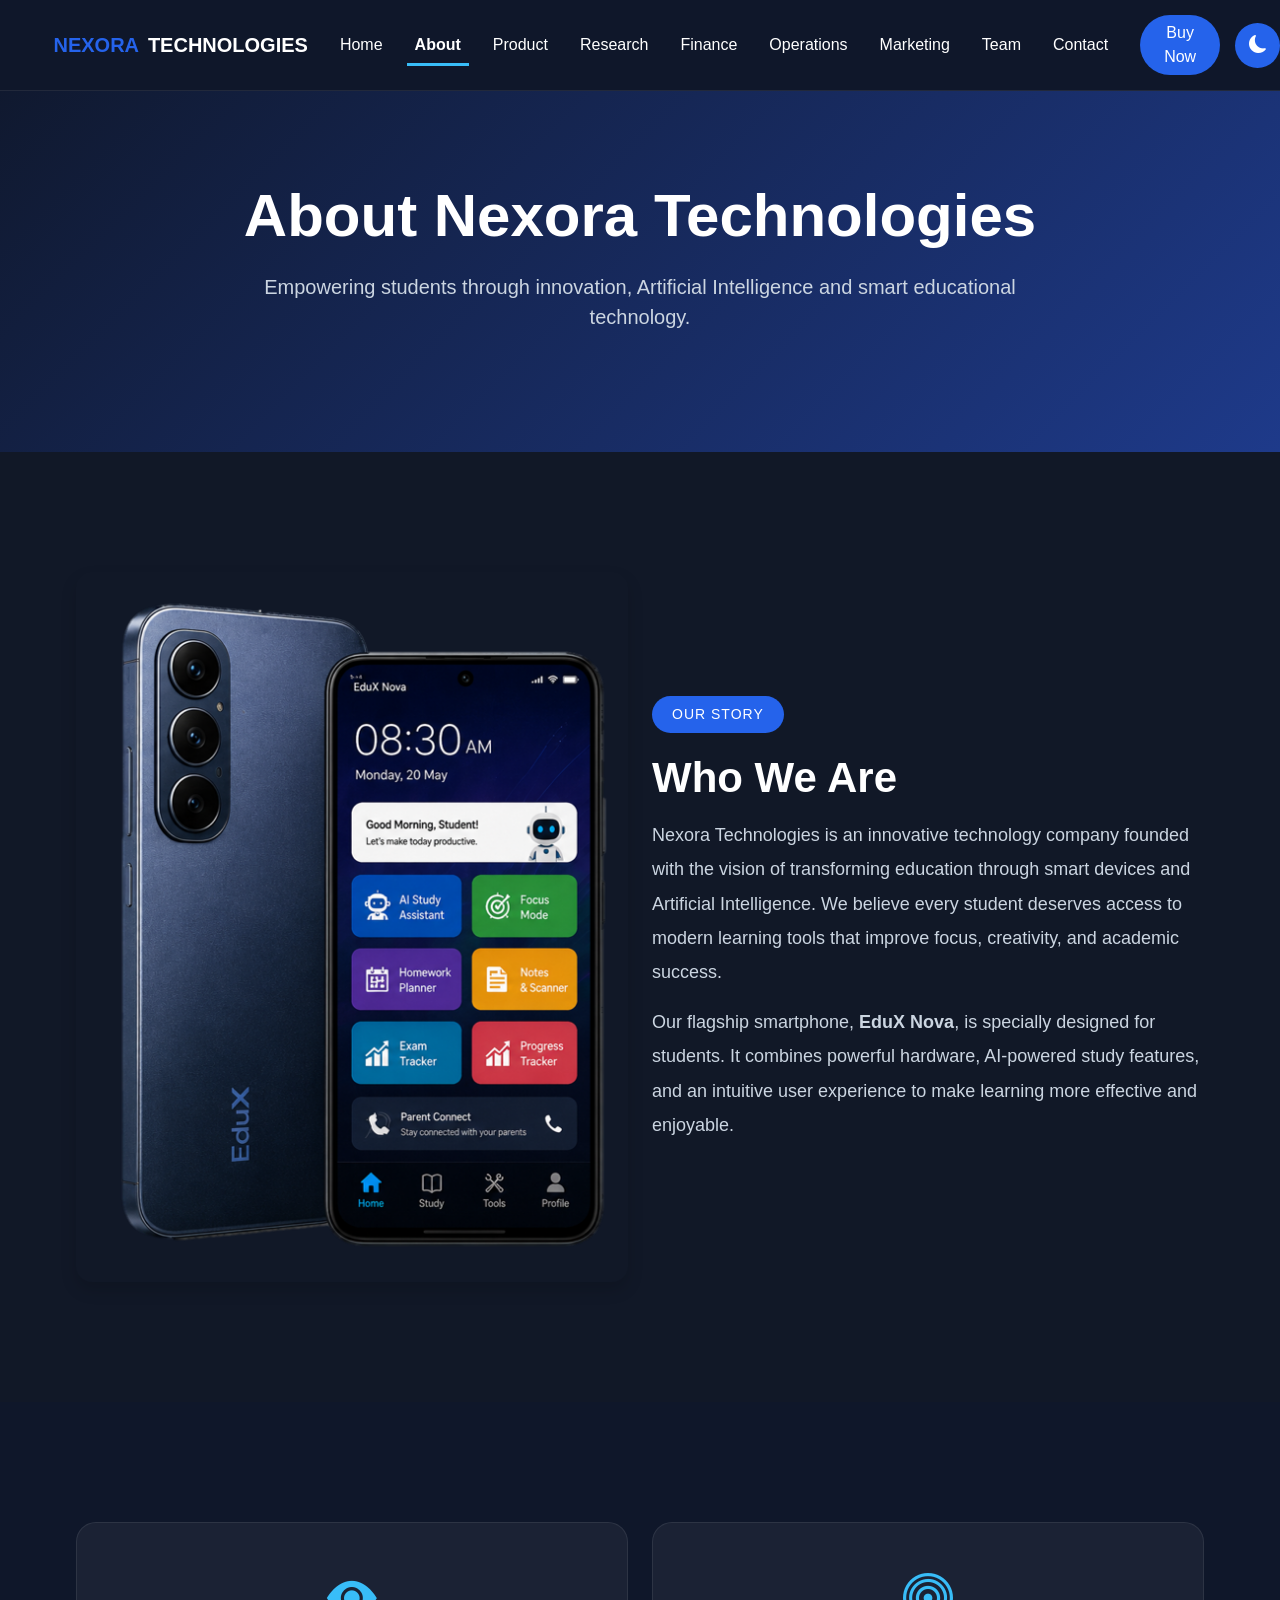
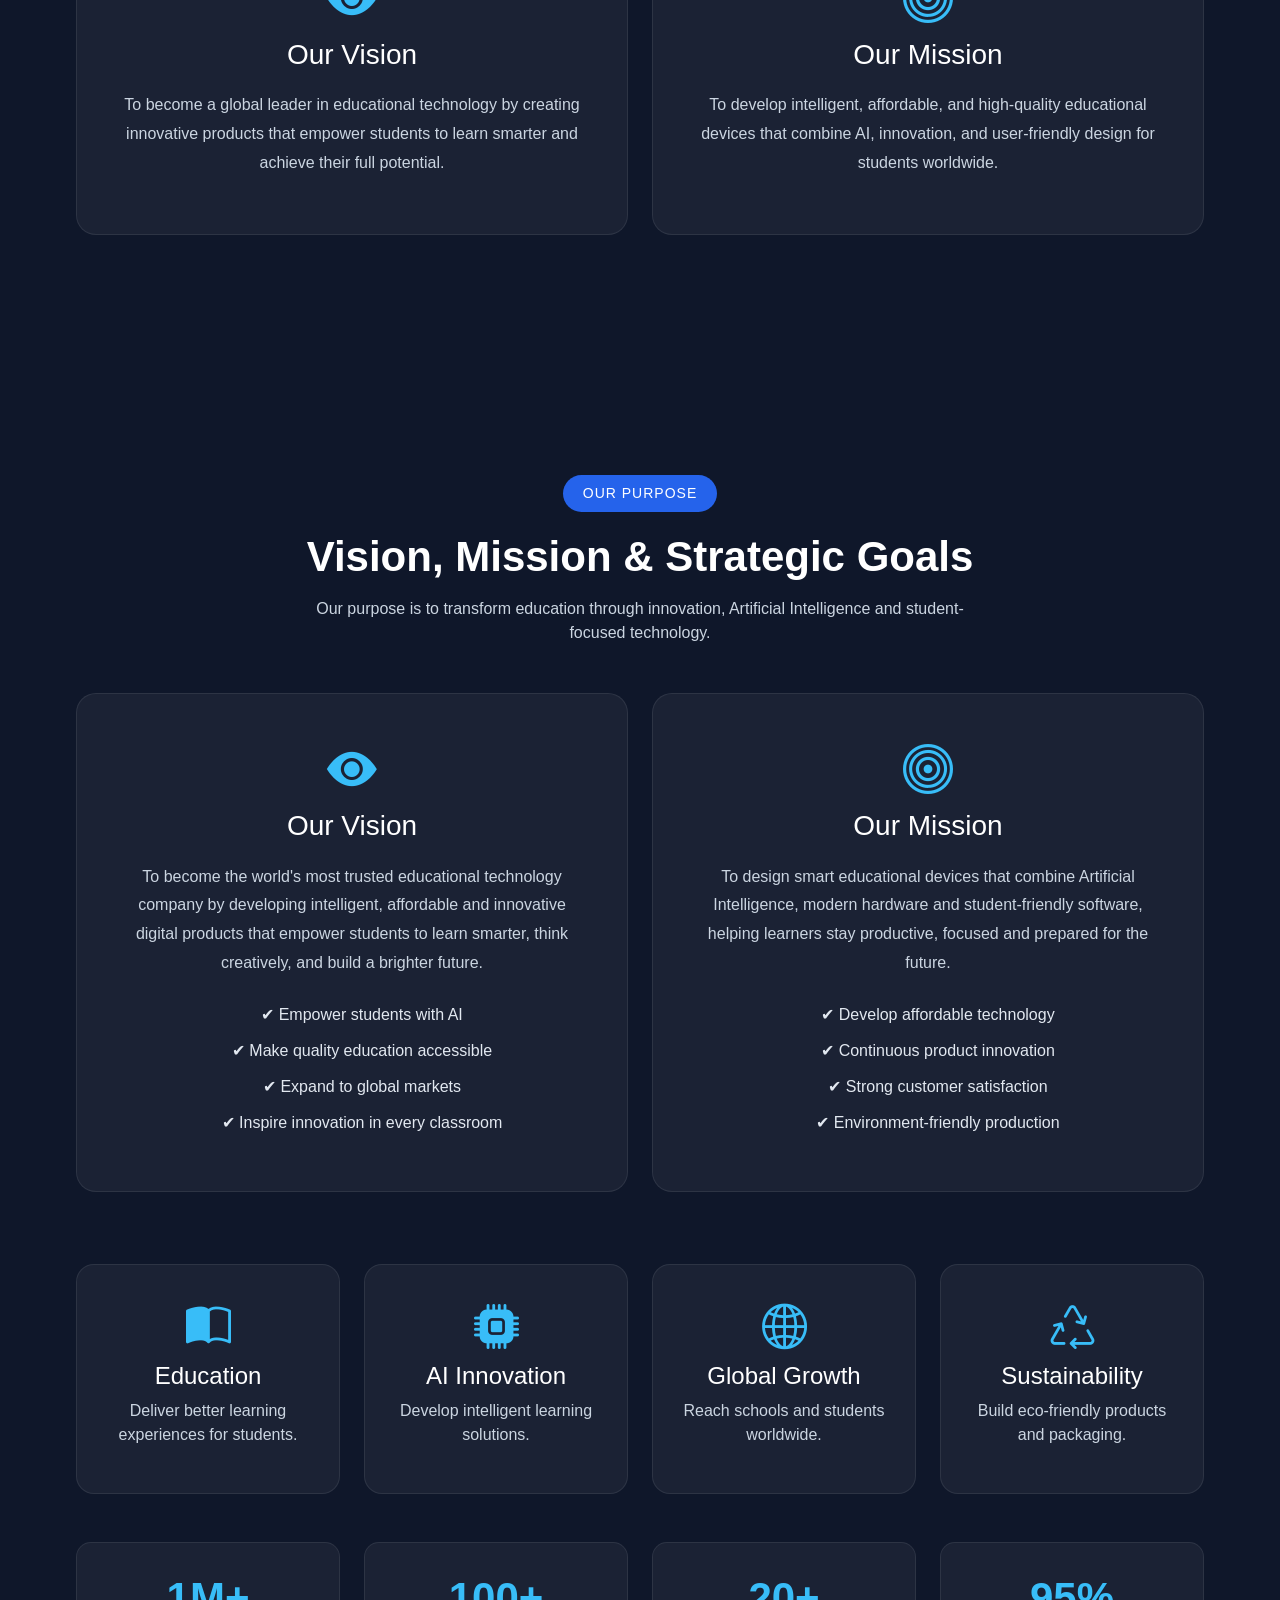
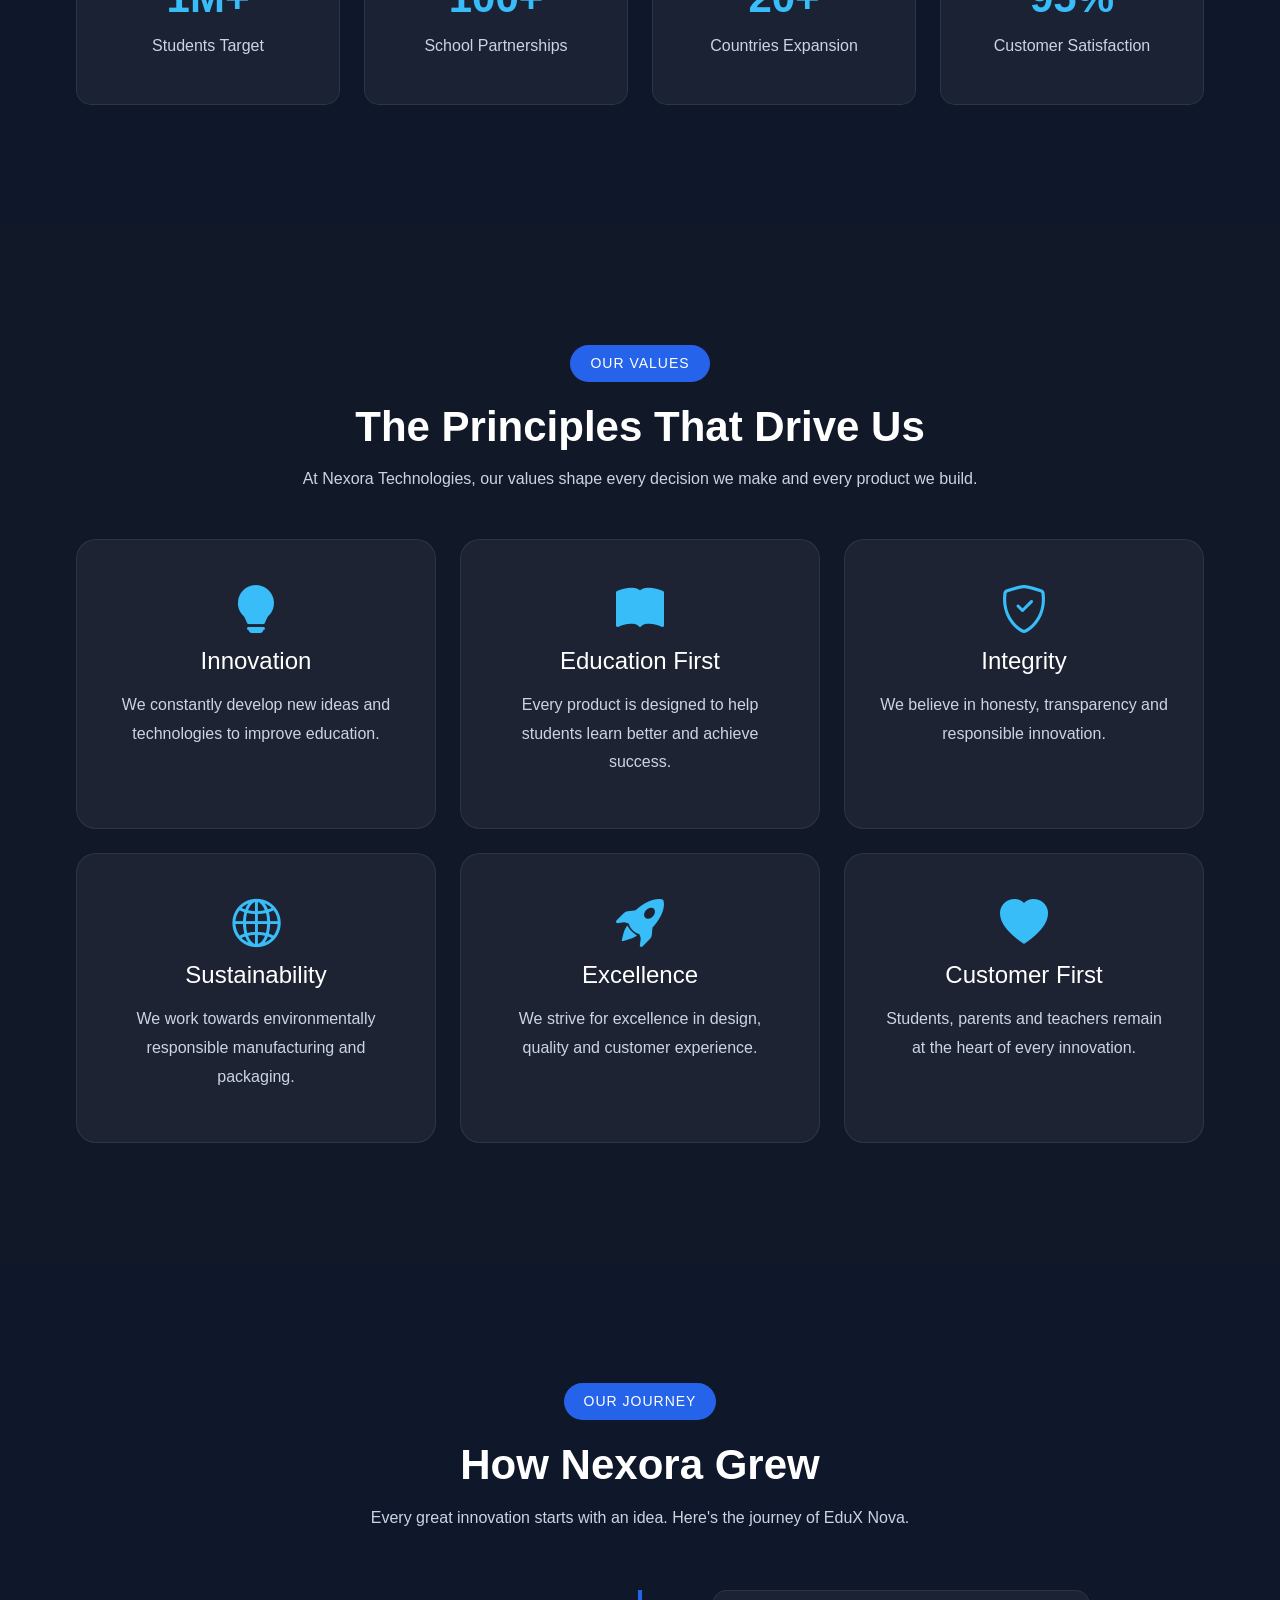
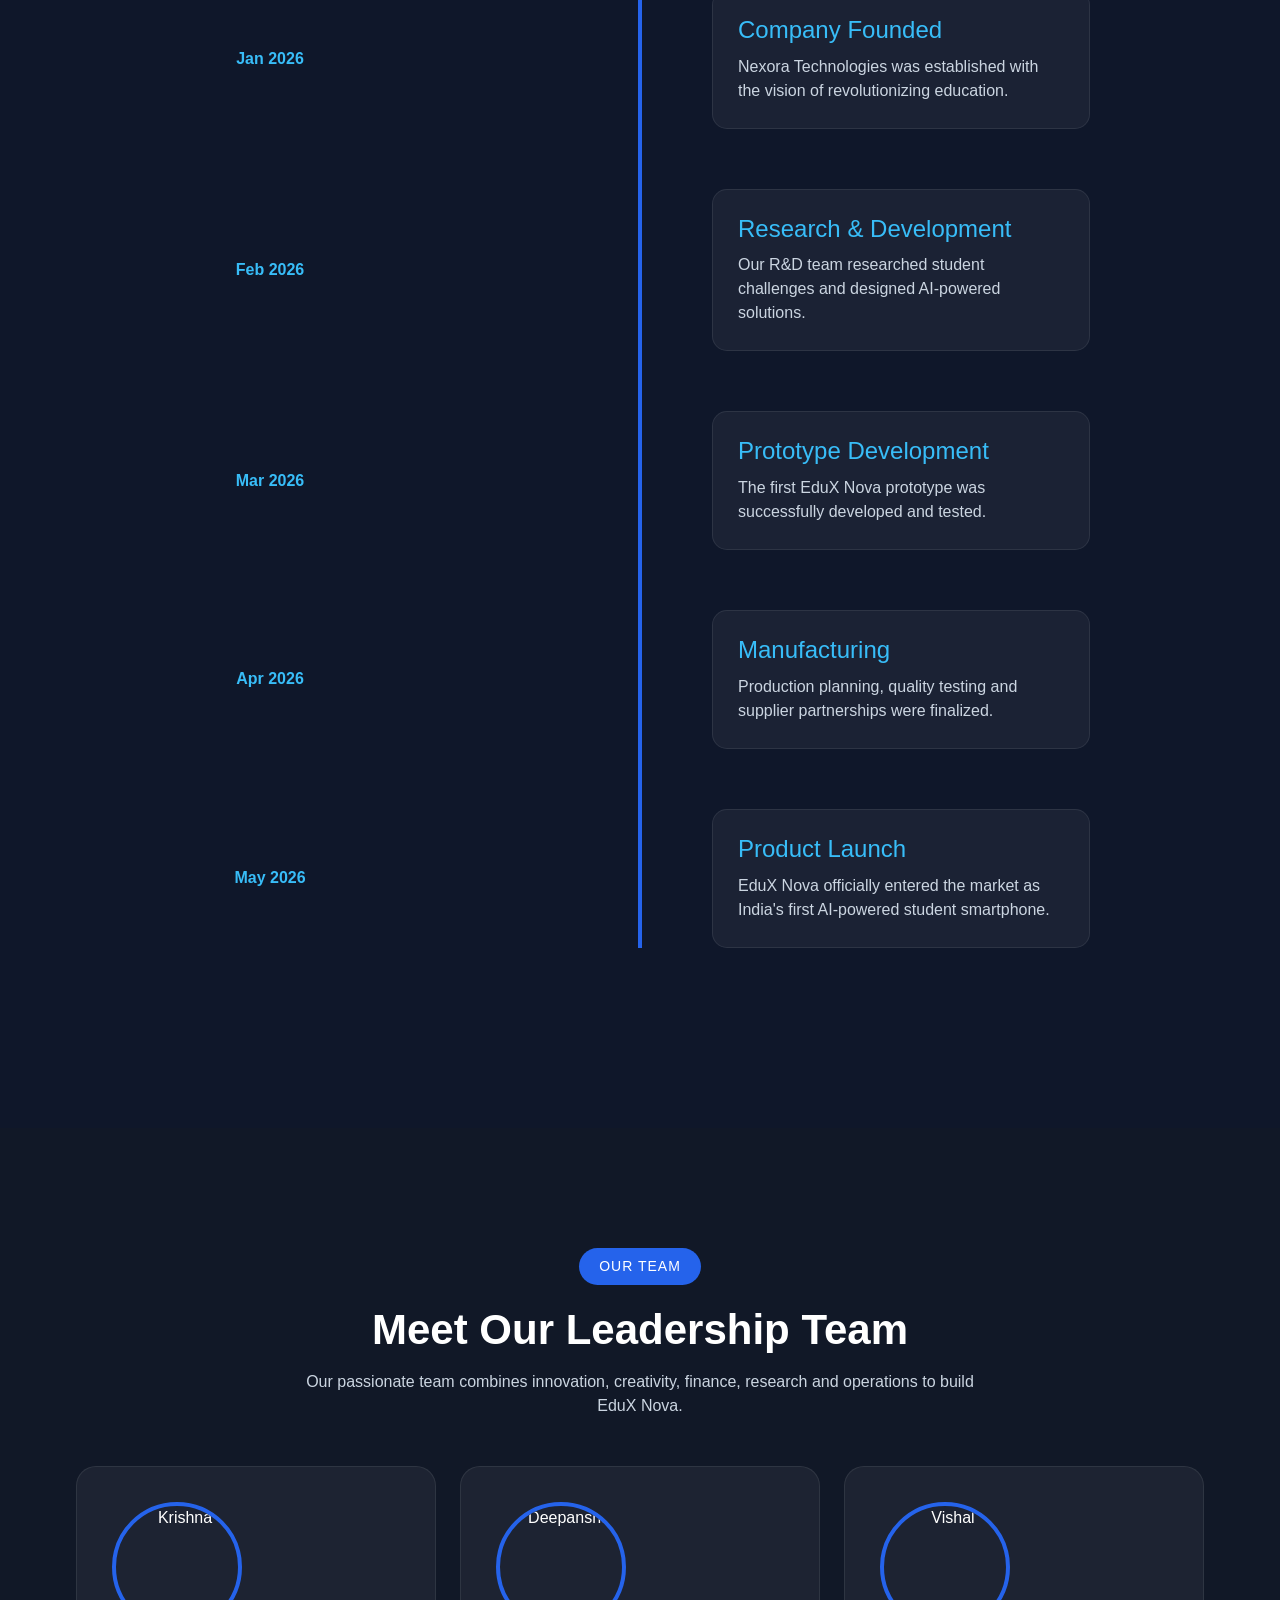
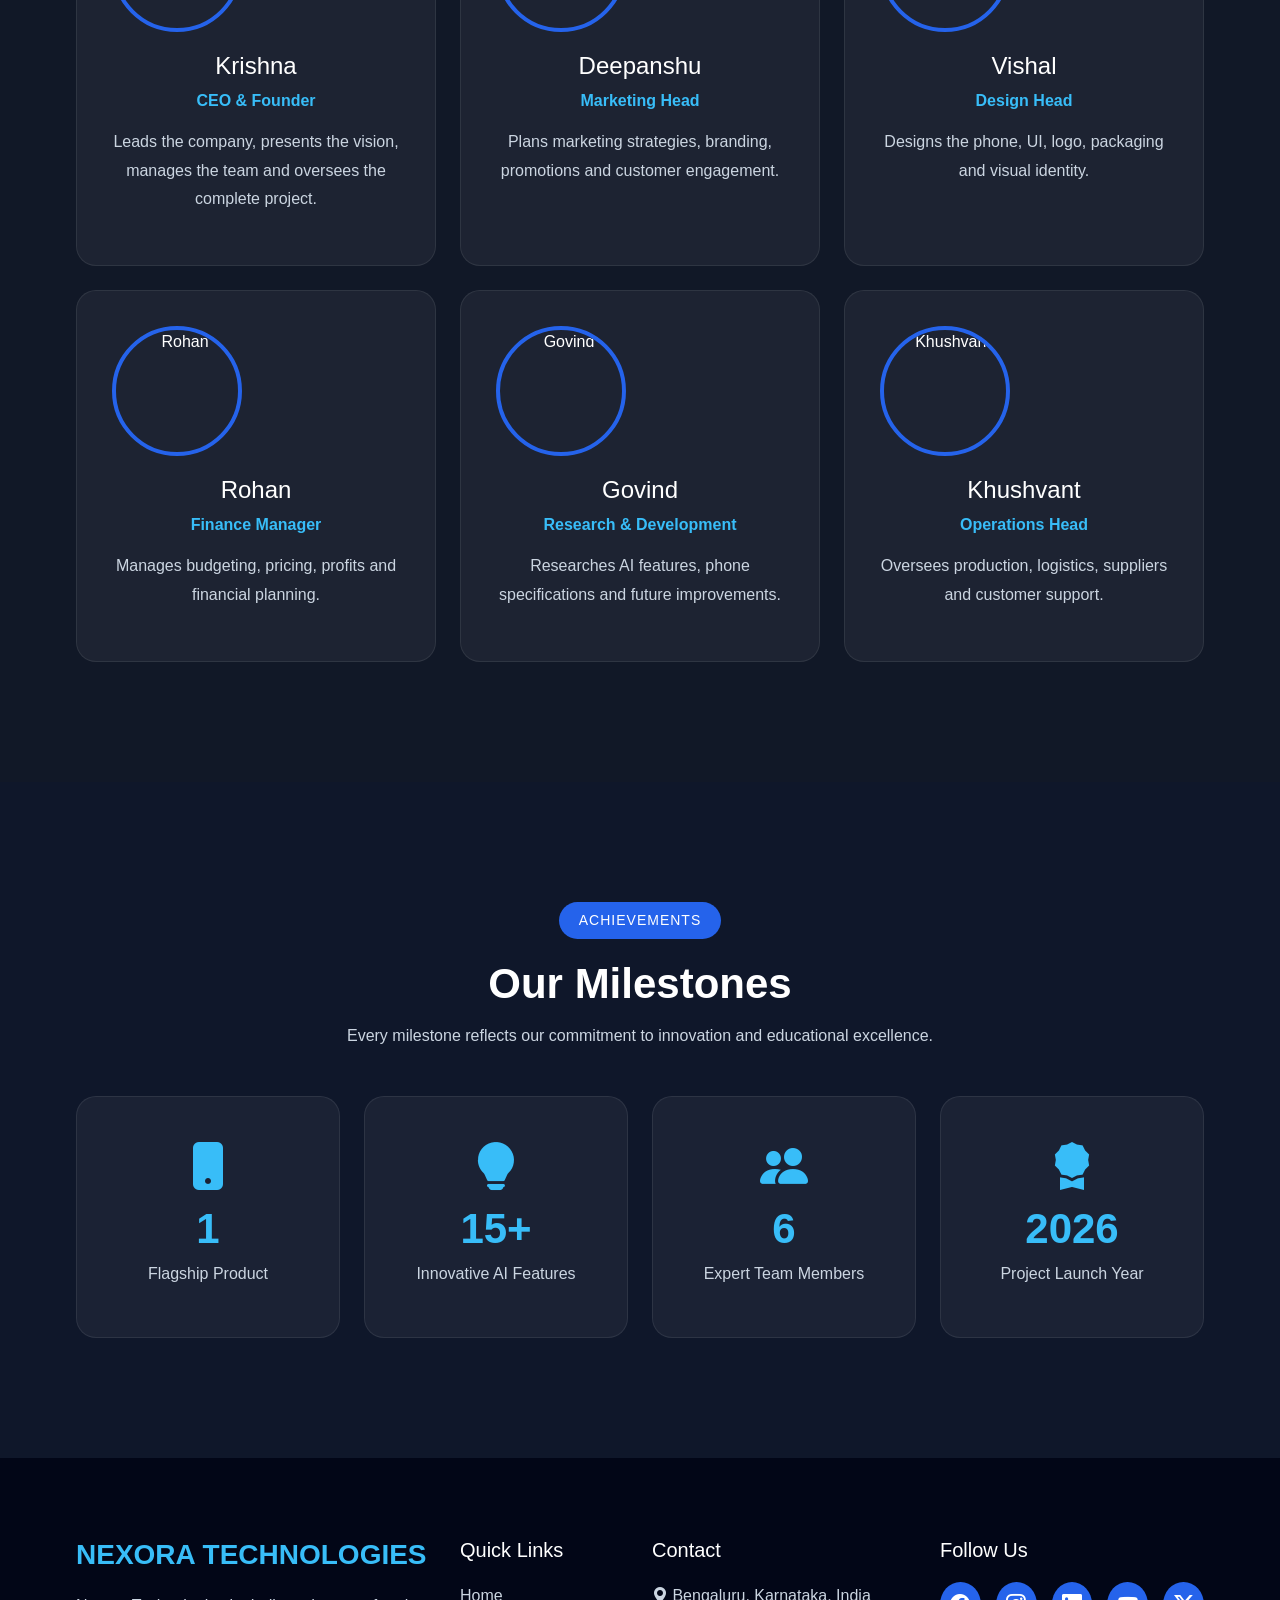
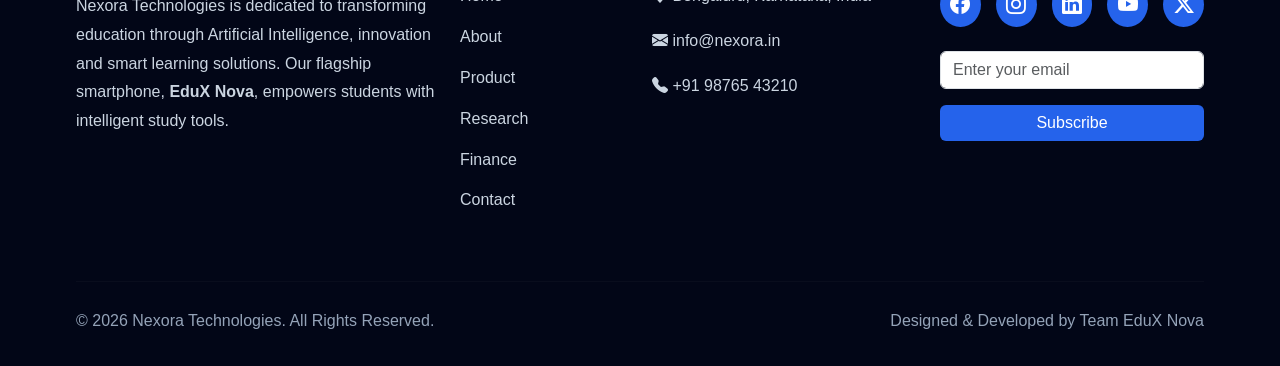
==== about.html @ 0e8fbbfc "First Commit By K" ====
<!DOCTYPE html>
<html lang="en">

<head>
    <meta charset="UTF-8">
    <meta name="viewport" content="width=device-width, initial-scale=1.0">
    <title>About | Nexora Technologies</title>

    <link href="https://cdn.jsdelivr.net/npm/bootstrap@5.3.6/dist/css/bootstrap.min.css" rel="stylesheet">
    <link rel="stylesheet" href="https://cdn.jsdelivr.net/npm/bootstrap-icons@1.11.3/font/bootstrap-icons.min.css">
    <link rel="stylesheet" href="css/style.css">

</head>

<body>

<!-- NAVBAR -->
<nav class="navbar navbar-expand-lg navbar-dark fixed-top custom-navbar">
    <div class="container">
        <a class="navbar-brand fw-bold" href="index.html">
            <span class="logo-blue">NEXORA</span>
            <span class="logo-white">TECHNOLOGIES</span>
        </a>
        <button class="navbar-toggler" type="button" data-bs-toggle="collapse" data-bs-target="#navbarNav">
            <span class="navbar-toggler-icon"></span>
        </button>
        <div class="collapse navbar-collapse" id="navbarNav">
            <ul class="navbar-nav ms-auto align-items-lg-center">
                <li class="nav-item"><a class="nav-link" href="index.html">Home</a></li>
                <li class="nav-item"><a class="nav-link active" href="about.html">About</a></li>
                <li class="nav-item"><a class="nav-link" href="product.html">Product</a></li>
                <li class="nav-item"><a class="nav-link" href="research.html">Research</a></li>
                <li class="nav-item"><a class="nav-link" href="finance.html">Finance</a></li>
                <li class="nav-item"><a class="nav-link" href="operations.html">Operations</a></li>
                <li class="nav-item"><a class="nav-link" href="marketing.html">Marketing</a></li>
                <li class="nav-item"><a class="nav-link" href="team.html">Team</a></li>
                <li class="nav-item"><a class="nav-link" href="contact.html">Contact</a></li>
                <li class="nav-item ms-lg-3"><a href="contact.html" class="btn btn-primary px-4 rounded-pill">Buy Now</a></li>
            </ul>
        </div>
    </div>
    <button id="themeToggle" class="theme-toggle"><i class="bi bi-moon-fill"></i></button>
</nav>

<!-- HERO -->
<section class="about-hero">
    <div class="container text-center">
        <h1>About Nexora Technologies</h1>
        <p>Empowering students through innovation, Artificial Intelligence and smart educational technology.</p>
    </div>
</section>
<!-- Company Story -->
<!-- ================= COMPANY STORY ================= -->

<section class="company-story">

    <div class="container">

        <div class="row align-items-center">

            <div class="col-lg-6">

                <img src="images/phone.png"
                     class="img-fluid rounded-4 shadow"
                     alt="Nexora Technologies">

            </div>

            <div class="col-lg-6">

                <span class="section-tag">OUR STORY</span>

                <h2 class="section-title">Who We Are</h2>

                <p>
                    Nexora Technologies is an innovative technology company
                    founded with the vision of transforming education through
                    smart devices and Artificial Intelligence. We believe every
                    student deserves access to modern learning tools that improve
                    focus, creativity, and academic success.
                </p>

                <p>
                    Our flagship smartphone, <strong>EduX Nova</strong>, is specially
                    designed for students. It combines powerful hardware,
                    AI-powered study features, and an intuitive user experience
                    to make learning more effective and enjoyable.
                </p>

            </div>

        </div>

    </div>

</section>

<!-- Vision -->
<!-- ================= VISION & MISSION ================= -->

<section class="vision-mission">

    <div class="container">

        <div class="row g-4">

            <div class="col-lg-6">

                <div class="vm-card">

                    <i class="bi bi-eye-fill"></i>

                    <h3>Our Vision</h3>

                    <p>
                        To become a global leader in educational technology by
                        creating innovative products that empower students to
                        learn smarter and achieve their full potential.
                    </p>

                </div>

            </div>

            <div class="col-lg-6">

                <div class="vm-card">

                    <i class="bi bi-bullseye"></i>

                    <h3>Our Mission</h3>

                    <p>
                        To develop intelligent, affordable, and high-quality
                        educational devices that combine AI, innovation,
                        and user-friendly design for students worldwide.
                    </p>

                </div>

            </div>

        </div>

    </div>

</section>
<!-- Mission -->
<!-- ================= VISION & MISSION ================= -->

<section class="vision-mission">

    <div class="container">

        <div class="text-center mb-5">

            <span class="section-tag">OUR PURPOSE</span>

            <h2 class="section-title">Vision, Mission & Strategic Goals</h2>

            <p class="section-subtitle">
                Our purpose is to transform education through innovation,
                Artificial Intelligence and student-focused technology.
            </p>

        </div>

        <div class="row g-4">

            <!-- Vision -->

            <div class="col-lg-6">

                <div class="vm-card">

                    <i class="bi bi-eye-fill vm-icon"></i>

                    <h3>Our Vision</h3>

                    <p>

                        To become the world's most trusted educational
                        technology company by developing intelligent,
                        affordable and innovative digital products that
                        empower students to learn smarter, think creatively,
                        and build a brighter future.

                    </p>

                    <ul class="vm-list">

                        <li>✔ Empower students with AI</li>

                        <li>✔ Make quality education accessible</li>

                        <li>✔ Expand to global markets</li>

                        <li>✔ Inspire innovation in every classroom</li>

                    </ul>

                </div>

            </div>

            <!-- Mission -->

            <div class="col-lg-6">

                <div class="vm-card">

                    <i class="bi bi-bullseye vm-icon"></i>

                    <h3>Our Mission</h3>

                    <p>

                        To design smart educational devices that combine
                        Artificial Intelligence, modern hardware and
                        student-friendly software, helping learners stay
                        productive, focused and prepared for the future.

                    </p>

                    <ul class="vm-list">

                        <li>✔ Develop affordable technology</li>

                        <li>✔ Continuous product innovation</li>

                        <li>✔ Strong customer satisfaction</li>

                        <li>✔ Environment-friendly production</li>

                    </ul>

                </div>

            </div>

        </div>

        <!-- Strategic Goals -->

        <div class="row g-4 mt-5">

            <div class="col-lg-3 col-md-6">

                <div class="goal-card">

                    <i class="bi bi-book-half"></i>

                    <h4>Education</h4>

                    <p>

                        Deliver better learning experiences for students.

                    </p>

                </div>

            </div>

            <div class="col-lg-3 col-md-6">

                <div class="goal-card">

                    <i class="bi bi-cpu-fill"></i>

                    <h4>AI Innovation</h4>

                    <p>

                        Develop intelligent learning solutions.

                    </p>

                </div>

            </div>

            <div class="col-lg-3 col-md-6">

                <div class="goal-card">

                    <i class="bi bi-globe2"></i>

                    <h4>Global Growth</h4>

                    <p>

                        Reach schools and students worldwide.

                    </p>

                </div>

            </div>

            <div class="col-lg-3 col-md-6">

                <div class="goal-card">

                    <i class="bi bi-recycle"></i>

                    <h4>Sustainability</h4>

                    <p>

                        Build eco-friendly products and packaging.

                    </p>

                </div>

            </div>

        </div>

        <!-- Objectives -->

        <div class="row text-center mt-5">

            <div class="col-lg-3 col-6">

                <div class="objective-box">

                    <h2>1M+</h2>

                    <p>Students Target</p>

                </div>

            </div>

            <div class="col-lg-3 col-6">

                <div class="objective-box">

                    <h2>100+</h2>

                    <p>School Partnerships</p>

                </div>

            </div>

            <div class="col-lg-3 col-6">

                <div class="objective-box">

                    <h2>20+</h2>

                    <p>Countries Expansion</p>

                </div>

            </div>

            <div class="col-lg-3 col-6">

                <div class="objective-box">

                    <h2>95%</h2>

                    <p>Customer Satisfaction</p>

                </div>

            </div>

        </div>

    </div>

</section>

<!-- Core Values -->
<!-- ================= CORE VALUES ================= -->

<section class="core-values">

    <div class="container">

        <div class="text-center mb-5">

            <span class="section-tag">OUR VALUES</span>

            <h2 class="section-title">The Principles That Drive Us</h2>

            <p class="section-subtitle">
                At Nexora Technologies, our values shape every decision we make and every product we build.
            </p>

        </div>

        <div class="row g-4">

            <div class="col-lg-4 col-md-6">
                <div class="value-card">
                    <i class="bi bi-lightbulb-fill"></i>
                    <h4>Innovation</h4>
                    <p>We constantly develop new ideas and technologies to improve education.</p>
                </div>
            </div>

            <div class="col-lg-4 col-md-6">
                <div class="value-card">
                    <i class="bi bi-book-fill"></i>
                    <h4>Education First</h4>
                    <p>Every product is designed to help students learn better and achieve success.</p>
                </div>
            </div>

            <div class="col-lg-4 col-md-6">
                <div class="value-card">
                    <i class="bi bi-shield-check"></i>
                    <h4>Integrity</h4>
                    <p>We believe in honesty, transparency and responsible innovation.</p>
                </div>
            </div>

            <div class="col-lg-4 col-md-6">
                <div class="value-card">
                    <i class="bi bi-globe2"></i>
                    <h4>Sustainability</h4>
                    <p>We work towards environmentally responsible manufacturing and packaging.</p>
                </div>
            </div>

            <div class="col-lg-4 col-md-6">
                <div class="value-card">
                    <i class="bi bi-rocket-takeoff-fill"></i>
                    <h4>Excellence</h4>
                    <p>We strive for excellence in design, quality and customer experience.</p>
                </div>
            </div>

            <div class="col-lg-4 col-md-6">
                <div class="value-card">
                    <i class="bi bi-heart-fill"></i>
                    <h4>Customer First</h4>
                    <p>Students, parents and teachers remain at the heart of every innovation.</p>
                </div>
            </div>

        </div>

    </div>

</section>

<!-- Company Timeline -->
<!-- ================= COMPANY TIMELINE ================= -->

<section class="company-timeline">

    <div class="container">

        <div class="text-center mb-5">

            <span class="section-tag">OUR JOURNEY</span>

            <h2 class="section-title">How Nexora Grew</h2>

            <p class="section-subtitle">
                Every great innovation starts with an idea. Here's the journey of EduX Nova.
            </p>

        </div>

        <div class="timeline">

            <div class="timeline-item">
                <div class="timeline-year">Jan 2026</div>
                <div class="timeline-content">
                    <h4>Company Founded</h4>
                    <p>Nexora Technologies was established with the vision of revolutionizing education.</p>
                </div>
            </div>

            <div class="timeline-item">
                <div class="timeline-year">Feb 2026</div>
                <div class="timeline-content">
                    <h4>Research & Development</h4>
                    <p>Our R&D team researched student challenges and designed AI-powered solutions.</p>
                </div>
            </div>

            <div class="timeline-item">
                <div class="timeline-year">Mar 2026</div>
                <div class="timeline-content">
                    <h4>Prototype Development</h4>
                    <p>The first EduX Nova prototype was successfully developed and tested.</p>
                </div>
            </div>

            <div class="timeline-item">
                <div class="timeline-year">Apr 2026</div>
                <div class="timeline-content">
                    <h4>Manufacturing</h4>
                    <p>Production planning, quality testing and supplier partnerships were finalized.</p>
                </div>
            </div>

            <div class="timeline-item">
                <div class="timeline-year">May 2026</div>
                <div class="timeline-content">
                    <h4>Product Launch</h4>
                    <p>EduX Nova officially entered the market as India's first AI-powered student smartphone.</p>
                </div>
            </div>

        </div>

    </div>

</section>

<!-- ================= LEADERSHIP TEAM ================= -->

<section class="leadership">

    <div class="container">

        <div class="text-center mb-5">

            <span class="section-tag">OUR TEAM</span>

            <h2 class="section-title">Meet Our Leadership Team</h2>

            <p class="section-subtitle">

                Our passionate team combines innovation, creativity,
                finance, research and operations to build EduX Nova.

            </p>

        </div>

        <div class="row g-4">

            <!-- Krishna -->

            <div class="col-lg-4 col-md-6">

                <div class="leader-card">

                    <img src="https://i.pravatar.cc/300?img=12" alt="Krishna" class="leader-img">

                    <h4>Krishna</h4>

                    <span>CEO & Founder</span>

                    <p>
                        Leads the company, presents the vision,
                        manages the team and oversees the complete project.
                    </p>

                </div>

            </div>

            <!-- Deepanshu -->

            <div class="col-lg-4 col-md-6">

                <div class="leader-card">

                    <img src="https://i.pravatar.cc/300?img=25" alt="Deepanshu" class="leader-img">

                    <h4>Deepanshu</h4>

                    <span>Marketing Head</span>

                    <p>

                        Plans marketing strategies, branding,
                        promotions and customer engagement.

                    </p>

                </div>

            </div>

            <!-- Vishal -->

            <div class="col-lg-4 col-md-6">

                <div class="leader-card">

                    <img src="https://i.pravatar.cc/300?img=32" alt="Vishal" class="leader-img">

                    <h4>Vishal</h4>

                    <span>Design Head</span>

                    <p>

                        Designs the phone, UI, logo,
                        packaging and visual identity.

                    </p>

                </div>

            </div>

            <!-- Rohan -->

            <div class="col-lg-4 col-md-6">

                <div class="leader-card">

                    <img src="https://i.pravatar.cc/300?img=45" alt="Rohan" class="leader-img">

                    <h4>Rohan</h4>

                    <span>Finance Manager</span>

                    <p>

                        Manages budgeting, pricing,
                        profits and financial planning.

                    </p>

                </div>

            </div>

            <!-- Govind -->

            <div class="col-lg-4 col-md-6">

                <div class="leader-card">

                    <img src="https://i.pravatar.cc/300?img=47" alt="Govind" class="leader-img">

                    <h4>Govind</h4>

                    <span>Research & Development</span>

                    <p>

                        Researches AI features,
                        phone specifications and future improvements.

                    </p>

                </div>

            </div>

            <!-- Khushvant -->

            <div class="col-lg-4 col-md-6">

                <div class="leader-card">

                    <img src="https://i.pravatar.cc/300?img=50" alt="Khushvant" class="leader-img">

                    <h4>Khushvant</h4>

                    <span>Operations Head</span>

                    <p>

                        Oversees production,
                        logistics, suppliers and customer support.

                    </p>

                </div>

            </div>

        </div>

    </div>

</section>

<!-- ================= ACHIEVEMENTS ================= -->

<section class="achievements">

    <div class="container">

        <div class="text-center mb-5">

            <span class="section-tag">ACHIEVEMENTS</span>

            <h2 class="section-title">Our Milestones</h2>

            <p class="section-subtitle">
                Every milestone reflects our commitment to innovation and educational excellence.
            </p>

        </div>

        <div class="row g-4">

            <div class="col-lg-3 col-md-6">
                <div class="achievement-card">
                    <i class="bi bi-phone-fill"></i>
                    <h2>1</h2>
                    <p>Flagship Product</p>
                </div>
            </div>

            <div class="col-lg-3 col-md-6">
                <div class="achievement-card">
                    <i class="bi bi-lightbulb-fill"></i>
                    <h2>15+</h2>
                    <p>Innovative AI Features</p>
                </div>
            </div>

            <div class="col-lg-3 col-md-6">
                <div class="achievement-card">
                    <i class="bi bi-people-fill"></i>
                    <h2>6</h2>
                    <p>Expert Team Members</p>
                </div>
            </div>

            <div class="col-lg-3 col-md-6">
                <div class="achievement-card">
                    <i class="bi bi-award-fill"></i>
                    <h2>2026</h2>
                    <p>Project Launch Year</p>
                </div>
            </div>

        </div>

    </div>

</section>
<!-- Footer -->

<!-- ================= FOOTER ================= -->

<footer class="footer">

    <div class="container">

        <div class="row gy-5">

            <!-- Company -->

            <div class="col-lg-4">

                <h3 class="footer-logo">NEXORA TECHNOLOGIES</h3>

                <p>
                    Nexora Technologies is dedicated to transforming education
                    through Artificial Intelligence, innovation and smart
                    learning solutions. Our flagship smartphone, <strong>EduX Nova</strong>,
                    empowers students with intelligent study tools.
                </p>

            </div>

            <!-- Quick Links -->

            <div class="col-lg-2">

                <h5>Quick Links</h5>

                <ul class="footer-links">

                    <li><a href="index.html">Home</a></li>

                    <li><a href="about.html">About</a></li>

                    <li><a href="product.html">Product</a></li>

                    <li><a href="research.html">Research</a></li>

                    <li><a href="finance.html">Finance</a></li>

                    <li><a href="contact.html">Contact</a></li>

                </ul>

            </div>

            <!-- Contact -->

            <div class="col-lg-3">

                <h5>Contact</h5>

                <p><i class="bi bi-geo-alt-fill"></i> Bengaluru, Karnataka, India</p>

                <p><i class="bi bi-envelope-fill"></i> info@nexora.in</p>

                <p><i class="bi bi-telephone-fill"></i> +91 98765 43210</p>

            </div>

            <!-- Follow Us -->

            <div class="col-lg-3">

                <h5>Follow Us</h5>

                <div class="footer-social">

                    <a href="#"><i class="bi bi-facebook"></i></a>

                    <a href="#"><i class="bi bi-instagram"></i></a>

                    <a href="#"><i class="bi bi-linkedin"></i></a>

                    <a href="#"><i class="bi bi-youtube"></i></a>

                    <a href="#"><i class="bi bi-twitter-x"></i></a>

                </div>

                <div class="newsletter mt-4">

                    <input type="email"
                           class="form-control"
                           placeholder="Enter your email">

                    <button class="btn btn-primary mt-3 w-100">

                        Subscribe

                    </button>

                </div>

            </div>

        </div>

        <hr>

        <div class="footer-bottom">

            <p>

                © 2026 Nexora Technologies. All Rights Reserved.

            </p>

            <p>

                Designed & Developed by Team EduX Nova

            </p>

        </div>

    </div>

</footer>

<script src="https://cdn.jsdelivr.net/npm/bootstrap@5.3.3/dist/js/bootstrap.bundle.min.js"></script>

<script src="script.js"></script>

</body>

</html>
---- css/style.css ----
/* ===========================
   GLOBAL STYLES
=========================== */

*{
    margin:0;
    padding:0;
    box-sizing:border-box;
}

html{
    scroll-behavior:smooth;
}

body{
    font-family:'Poppins',sans-serif;
    background:#0F172A;
    color:white;
    overflow-x:hidden;
}

a{
    text-decoration:none;
}

ul{
    list-style:none;
}

img{
    max-width:100%;
    display:block;
}

section{
    padding:100px 0;
}

.container{
    width:90%;
    max-width:1200px;
    margin:auto;
}
/* ==========================
NAVBAR
========================== */

.custom-navbar{

    background:rgba(15,23,42,.90);

    backdrop-filter:blur(15px);

    transition:.4s;

    padding:15px 0;

    border-bottom:1px solid rgba(255,255,255,.08);

}

.logo-blue{

    color:#2563EB;

}

.logo-white{

    color:#fff;

    margin-left:4px;

}

.nav-link{

    color:white !important;

    margin-left:18px;

    font-weight:500;

    transition:.3s;

}

.nav-link:hover{

    color:#38BDF8 !important;

}

.btn-primary{

    background:#2563EB;

    border:none;

    transition:.3s;

}

.btn-primary:hover{

    background:#1D4ED8;

    transform:translateY(-2px);

}
/* ==========================
HERO SECTION
========================== */

.hero{

    min-height:100vh;

    display:flex;

    align-items:center;

    background:linear-gradient(
    135deg,
    #0F172A,
    #111827,
    #1E3A8A);

    padding-top:120px;

}

.hero-badge{

    display:inline-block;

    padding:8px 18px;

    background:#2563EB;

    border-radius:30px;

    font-size:14px;

    margin-bottom:25px;

}

.hero-title{

    font-size:60px;

    font-weight:800;

    line-height:1.2;

    margin-bottom:25px;

}

.hero-title span{

    color:#38BDF8;

}

.hero-text{

    color:#CBD5E1;

    font-size:18px;

    margin-bottom:35px;

    line-height:1.8;

}

.hero-phone{

    width:420px;

    animation:floatPhone 4s ease-in-out infinite;

}

@keyframes floatPhone{

    0%{

        transform:translateY(0);

    }

    50%{

        transform:translateY(-18px);

    }

    100%{

        transform:translateY(0);

    }

}
/* ==========================
FEATURES
========================== */

.features{

    background:#111827;

    padding:100px 0;

}

.section-title{

    font-size:42px;

    font-weight:700;

    margin-bottom:15px;

}

.section-subtitle{

    color:#CBD5E1;

    max-width:700px;

    margin:auto;

}

.feature-card{

    background:rgba(255,255,255,.05);

    border:1px solid rgba(255,255,255,.08);

    border-radius:20px;

    padding:35px;

    text-align:center;

    transition:.35s;

    height:100%;

}

.feature-card:hover{

    transform:translateY(-10px);

    border-color:#2563EB;

    box-shadow:0 15px 40px rgba(37,99,235,.30);

}

.feature-icon{

    font-size:50px;

    color:#38BDF8;

    margin-bottom:20px;

}

.feature-card h4{

    margin-bottom:15px;

    font-weight:600;

}

.feature-card p{

    color:#CBD5E1;

}
/* =======================
STATISTICS
======================= */

.statistics{

    background:#0F172A;

    padding:90px 0;

}

.stat-card{

    background:rgba(255,255,255,.05);

    border-radius:20px;

    padding:40px;

    transition:.35s;

    border:1px solid rgba(255,255,255,.08);

}

.stat-card:hover{

    transform:translateY(-10px);

    box-shadow:0 20px 40px rgba(37,99,235,.25);

}

.stat-card h2{

    font-size:52px;

    color:#38BDF8;

    font-weight:700;

}

.stat-card p{

    margin-top:15px;

    color:#CBD5E1;

    font-size:18px;

}
/* ==========================
PRODUCT SHOWCASE
========================== */

.product-showcase{

    background:#111827;

    padding:120px 0;

}

.section-tag{

    display:inline-block;

    background:#2563EB;

    color:white;

    padding:8px 20px;

    border-radius:30px;

    margin-bottom:20px;

    font-size:14px;

    letter-spacing:1px;

}

.showcase-phone{

    width:380px;

    animation:floatPhone 4s ease-in-out infinite;

}

.spec-card{

    background:rgba(255,255,255,.05);

    border:1px solid rgba(255,255,255,.08);

    border-radius:18px;

    padding:25px;

    margin-bottom:25px;

    text-align:center;

    transition:.35s;

}

.spec-card:hover{

    transform:translateY(-10px);

    box-shadow:0 20px 40px rgba(37,99,235,.25);

}

.spec-card i{

    font-size:40px;

    color:#38BDF8;

    margin-bottom:15px;

}

.spec-card h4{

    font-size:22px;

    margin-bottom:10px;

}

.spec-card p{

    color:#CBD5E1;

    margin:0;

}
/* ==========================
SUPPLY CHAIN
========================== */

.supply-chain{

    background:#0F172A;

    padding:120px 0;

}

.timeline{

    position:relative;

    margin-top:60px;

}

.timeline::before{

    content:"";

    position:absolute;

    left:35px;

    top:0;

    width:4px;

    height:100%;

    background:#2563EB;

}

.timeline-item{

    display:flex;

    align-items:center;

    margin-bottom:45px;

    position:relative;

}

.timeline-icon{

    width:70px;

    height:70px;

    border-radius:50%;

    background:#2563EB;

    display:flex;

    align-items:center;

    justify-content:center;

    font-size:32px;

    z-index:2;

    box-shadow:0 0 20px rgba(37,99,235,.4);

}

.timeline-content{

    margin-left:35px;

    background:rgba(255,255,255,.05);

    border:1px solid rgba(255,255,255,.08);

    border-radius:18px;

    padding:22px;

    width:100%;

    transition:.3s;

}

.timeline-content:hover{

    transform:translateX(10px);

    border-color:#38BDF8;

}

.timeline-content h4{

    color:#38BDF8;

    margin-bottom:10px;

}

.timeline-content p{

    color:#CBD5E1;

    margin:0;

}
/* ==========================
FINANCE DASHBOARD
========================== */

.finance-dashboard{

    background:#111827;

    padding:120px 0;

}

.finance-card{

    background:rgba(255,255,255,.05);

    border:1px solid rgba(255,255,255,.08);

    border-radius:20px;

    padding:35px;

    text-align:center;

    transition:.35s;

    height:100%;

}

.finance-card:hover{

    transform:translateY(-10px);

    box-shadow:0 20px 40px rgba(37,99,235,.25);

}

.finance-card i{

    font-size:45px;

    color:#38BDF8;

    margin-bottom:20px;

}

.finance-card h4{

    margin-bottom:15px;

}

.finance-card h2{

    color:#38BDF8;

    font-size:34px;

    font-weight:700;

}

.profit-card{

    border:2px solid #38BDF8;

}
/* ==========================
TESTIMONIALS
========================== */

.testimonials{

    background:#0F172A;

    padding:120px 0;

}

.testimonial-card{

    background:rgba(255,255,255,.05);

    border-radius:20px;

    border:1px solid rgba(255,255,255,.08);

    padding:35px;

    text-align:center;

    transition:.35s;

    height:100%;

}

.testimonial-card:hover{

    transform:translateY(-12px);

    box-shadow:0 20px 40px rgba(37,99,235,.25);

}

.testimonial-card img{

    width:90px;

    height:90px;

    border-radius:50%;

    margin:auto;

    margin-bottom:20px;

    border:4px solid #38BDF8;

}

.testimonial-card h4{

    margin-bottom:5px;

}

.testimonial-card small{

    color:#CBD5E1;

}

.testimonial-card p{

    margin-top:20px;

    color:#CBD5E1;

}

.rating{

    margin-top:20px;

    font-size:20px;

}
/* ==========================
FOOTER
========================== */

.footer{

    background:#020617;

    padding:70px 0 25px;

}

.footer h3,
.footer h5{

    margin-bottom:20px;

}

.footer p,
.footer li{

    color:#CBD5E1;

    line-height:1.8;

}

.footer ul{

    padding:0;

}

.footer li{

    list-style:none;

    margin-bottom:12px;

}

.footer a{

    color:#CBD5E1;

    text-decoration:none;

    transition:.3s;

}

.footer a:hover{

    color:#38BDF8;

}

.social-icons{

    display:flex;

    gap:18px;

    margin-top:20px;

}

.social-icons a{

    width:45px;

    height:45px;

    border-radius:50%;

    background:#2563EB;

    display:flex;

    justify-content:center;

    align-items:center;

    font-size:20px;

    transition:.35s;

}

.social-icons a:hover{

    transform:translateY(-8px);

    background:#38BDF8;

}

.footer hr{

    margin:40px 0 20px;

    border-color:rgba(255,255,255,.08);

}
/* ==========================
BACK TO TOP
========================== */

#topBtn{

    position:fixed;

    bottom:30px;

    right:30px;

    width:55px;

    height:55px;

    border:none;

    border-radius:50%;

    background:#2563EB;

    color:white;

    font-size:22px;

    cursor:pointer;

    display:none;

    z-index:999;

    transition:.35s;

}

#topBtn:hover{

    background:#38BDF8;

}
/* ==========================
LOADER
========================== */

#loader{

    position:fixed;

    width:100%;

    height:100vh;

    background:#020617;

    display:flex;

    justify-content:center;

    align-items:center;

    z-index:99999;

}

.loader-content{

    text-align:center;

}

.loader-circle{

    width:80px;

    height:80px;

    border:6px solid rgba(255,255,255,.2);

    border-top:6px solid #38BDF8;

    border-radius:50%;

    animation:spin 1s linear infinite;

    margin:auto;

    margin-bottom:25px;

}

.loader-content h2{

    color:white;

    letter-spacing:4px;

}

.loader-content p{

    color:#CBD5E1;

}

@keyframes spin{

    100%{

        transform:rotate(360deg);

    }

}
/* ==========================
THEME TOGGLE
========================== */

.theme-toggle{

    width:45px;

    height:45px;

    border:none;

    border-radius:50%;

    background:#2563EB;

    color:white;

    cursor:pointer;

    transition:.3s;

    font-size:18px;

}

.theme-toggle:hover{

    transform:rotate(180deg);

    background:#38BDF8;

}

body{

    transition:background .4s,color .4s;

}

body.light-mode{

    background:#F8FAFC;

    color:#111827;

}

body.light-mode .navbar{

    background:white;

}

body.light-mode .hero,

body.light-mode .features,

body.light-mode .statistics,

body.light-mode .product-showcase,

body.light-mode .supply-chain,

body.light-mode .finance-dashboard,

body.light-mode .testimonials{

    background:#F8FAFC;

}

body.light-mode .feature-card,

body.light-mode .spec-card,

body.light-mode .finance-card,

body.light-mode .testimonial-card,

body.light-mode .timeline-content{

    background:white;

    color:#111827;

}

body.light-mode p,

body.light-mode .section-subtitle{

    color:#475569;

}



/* ==========================
NAVBAR
========================== */

.navbar{

    background:#0F172A;

    padding:15px 0;

}

.navbar .nav-link{

    color:#E2E8F0;

    font-weight:500;

    margin:0 8px;

    transition:0.3s;

}

.navbar .nav-link:hover{

    color:#38BDF8;

}

.navbar .nav-link.active{

    color:#38BDF8;

    font-weight:700;

    border-bottom:3px solid #38BDF8;

    padding-bottom:6px;

}
/* ==========================
ABOUT HERO
========================== */

.about-hero{

padding:180px 0 120px;

background:linear-gradient(135deg,#0F172A,#1E3A8A);

text-align:center;

}

.about-hero h1{

font-size:60px;

font-weight:800;

margin-bottom:20px;

}

.about-hero p{

max-width:800px;

margin:auto;

font-size:20px;

color:#CBD5E1;

}

/* ==========================
COMPANY STORY
========================== */

.company-story{

    padding:120px 0;

    background:#111827;

}

.company-story img{

    border-radius:20px;

    transition:.4s;

}

.company-story img:hover{

    transform:scale(1.03);

}

.company-story p{

    color:#CBD5E1;

    line-height:1.9;

    font-size:18px;

}
/* ==========================
VISION & MISSION
========================== */

.vision-mission{

    padding:120px 0;

    background:#0F172A;

}

.vm-card{

    background:rgba(255,255,255,.05);

    border:1px solid rgba(255,255,255,.08);

    border-radius:20px;

    padding:40px;

    text-align:center;

    height:100%;

    transition:.35s;

}

.vm-card:hover{

    transform:translateY(-10px);

    box-shadow:0 20px 40px rgba(37,99,235,.25);

}

.vm-card i{

    font-size:50px;

    color:#38BDF8;

    margin-bottom:20px;

}

.vm-card p{

    color:#CBD5E1;

}
/* ==========================
CORE VALUES
========================== */

.core-values{

    padding:120px 0;

    background:#111827;

}

.value-card{

    background:rgba(255,255,255,.05);

    border:1px solid rgba(255,255,255,.08);

    border-radius:20px;

    padding:35px;

    text-align:center;

    height:100%;

    transition:.35s;

}

.value-card:hover{

    transform:translateY(-10px);

    box-shadow:0 20px 40px rgba(37,99,235,.25);

}

.value-card i{

    font-size:48px;

    color:#38BDF8;

    margin-bottom:20px;

}

.value-card h4{

    margin-bottom:15px;

}

.value-card p{

    color:#CBD5E1;

    line-height:1.8;

}
/* ==========================
COMPANY TIMELINE
========================== */

.company-timeline{

    padding:120px 0;

    background:#0F172A;

}

.timeline{

    position:relative;

    max-width:900px;

    margin:auto;

}

.timeline::before{

    content:"";

    position:absolute;

    left:50%;

    width:4px;

    background:#2563EB;

    top:0;

    bottom:0;

    transform:translateX(-50%);

}

.timeline-item{

    display:flex;

    justify-content:space-between;

    align-items:center;

    margin:60px 0;

}

.timeline-year{

    width:160px;

    text-align:center;

    font-weight:700;

    color:#38BDF8;

}

.timeline-content{

    width:42%;

    background:rgba(255,255,255,.05);

    padding:25px;

    border-radius:15px;

    border:1px solid rgba(255,255,255,.08);

}

.timeline-content p{

    color:#CBD5E1;

}
/* ==========================
PREMIUM VISION & MISSION
========================== */

.vision-mission{

    padding:120px 0;

    background:#0F172A;

}

.vm-card{

    background:rgba(255,255,255,.05);

    border:1px solid rgba(255,255,255,.08);

    border-radius:20px;

    padding:40px;

    height:100%;

    transition:.35s;

}

.vm-card:hover{

    transform:translateY(-10px);

    box-shadow:0 20px 40px rgba(37,99,235,.25);

}

.vm-icon{

    font-size:55px;

    color:#38BDF8;

    margin-bottom:20px;

}

.vm-card h3{

    margin-bottom:20px;

}

.vm-card p{

    color:#CBD5E1;

    line-height:1.8;

}

.vm-list{

    margin-top:25px;

    padding-left:20px;

}

.vm-list li{

    margin-bottom:12px;

    color:#E2E8F0;

}

.goal-card{

    background:rgba(255,255,255,.05);

    border-radius:18px;

    padding:30px;

    text-align:center;

    height:100%;

    border:1px solid rgba(255,255,255,.08);

    transition:.3s;

}

.goal-card:hover{

    transform:translateY(-8px);

}

.goal-card i{

    font-size:45px;

    color:#38BDF8;

    margin-bottom:15px;

}

.goal-card p{

    color:#CBD5E1;

}

.objective-box{

    background:rgba(255,255,255,.05);

    border-radius:15px;

    padding:30px;

    border:1px solid rgba(255,255,255,.08);

}

.objective-box h2{

    color:#38BDF8;

    font-size:42px;

    font-weight:700;

}

.objective-box p{

    color:#CBD5E1;

    margin-top:10px;

}
/* ==========================
LEADERSHIP TEAM
========================== */

.leadership{

    padding:120px 0;

    background:#111827;

}

.leader-card{

    background:rgba(255,255,255,.05);

    border:1px solid rgba(255,255,255,.08);

    border-radius:20px;

    text-align:center;

    padding:35px;

    transition:.35s;

    height:100%;

}

.leader-card:hover{

    transform:translateY(-10px);

    box-shadow:0 20px 40px rgba(37,99,235,.25);

}

.leader-img{

    width:130px;

    height:130px;

    border-radius:50%;

    object-fit:cover;

    border:4px solid #2563EB;

    margin-bottom:20px;

}

.leader-card span{

    display:block;

    color:#38BDF8;

    margin-bottom:15px;

    font-weight:600;

}

.leader-card p{

    color:#CBD5E1;

    line-height:1.8;

}
/* ==========================
ACHIEVEMENTS
========================== */

.achievements{

    padding:120px 0;

    background:#0F172A;

}

.achievement-card{

    background:rgba(255,255,255,.05);

    border:1px solid rgba(255,255,255,.08);

    border-radius:20px;

    text-align:center;

    padding:35px;

    transition:.35s;

    height:100%;

}

.achievement-card:hover{

    transform:translateY(-10px);

    box-shadow:0 20px 40px rgba(37,99,235,.25);

}

.achievement-card i{

    font-size:48px;

    color:#38BDF8;

    margin-bottom:20px;

}

.achievement-card h2{

    color:#38BDF8;

    font-size:42px;

    font-weight:700;

}

.achievement-card p{

    color:#CBD5E1;

}
/* ==========================
FOOTER
========================== */

.footer{

    background:#020617;

    padding:80px 0 30px;

}

.footer-logo{

    color:#38BDF8;

    font-weight:700;

    margin-bottom:20px;

}

.footer p{

    color:#CBD5E1;

    line-height:1.8;

}

.footer h5{

    margin-bottom:20px;

    color:white;

}

.footer-links{

    list-style:none;

    padding:0;

}

.footer-links li{

    margin-bottom:12px;

}

.footer-links a{

    text-decoration:none;

    color:#CBD5E1;

    transition:.3s;

}

.footer-links a:hover{

    color:#38BDF8;

    padding-left:8px;

}

.footer-social{

    display:flex;

    gap:15px;

}

.footer-social a{

    width:45px;

    height:45px;

    border-radius:50%;

    background:#2563EB;

    color:white;

    display:flex;

    align-items:center;

    justify-content:center;

    text-decoration:none;

    font-size:20px;

    transition:.35s;

}

.footer-social a:hover{

    transform:translateY(-8px);

    background:#38BDF8;

}

.footer hr{

    margin:50px 0 25px;

    border-color:rgba(255,255,255,.1);

}

.footer-bottom{

    display:flex;

    justify-content:space-between;

    align-items:center;

    flex-wrap:wrap;

}

.footer-bottom p{

    margin:0;

    color:#94A3B8;

}
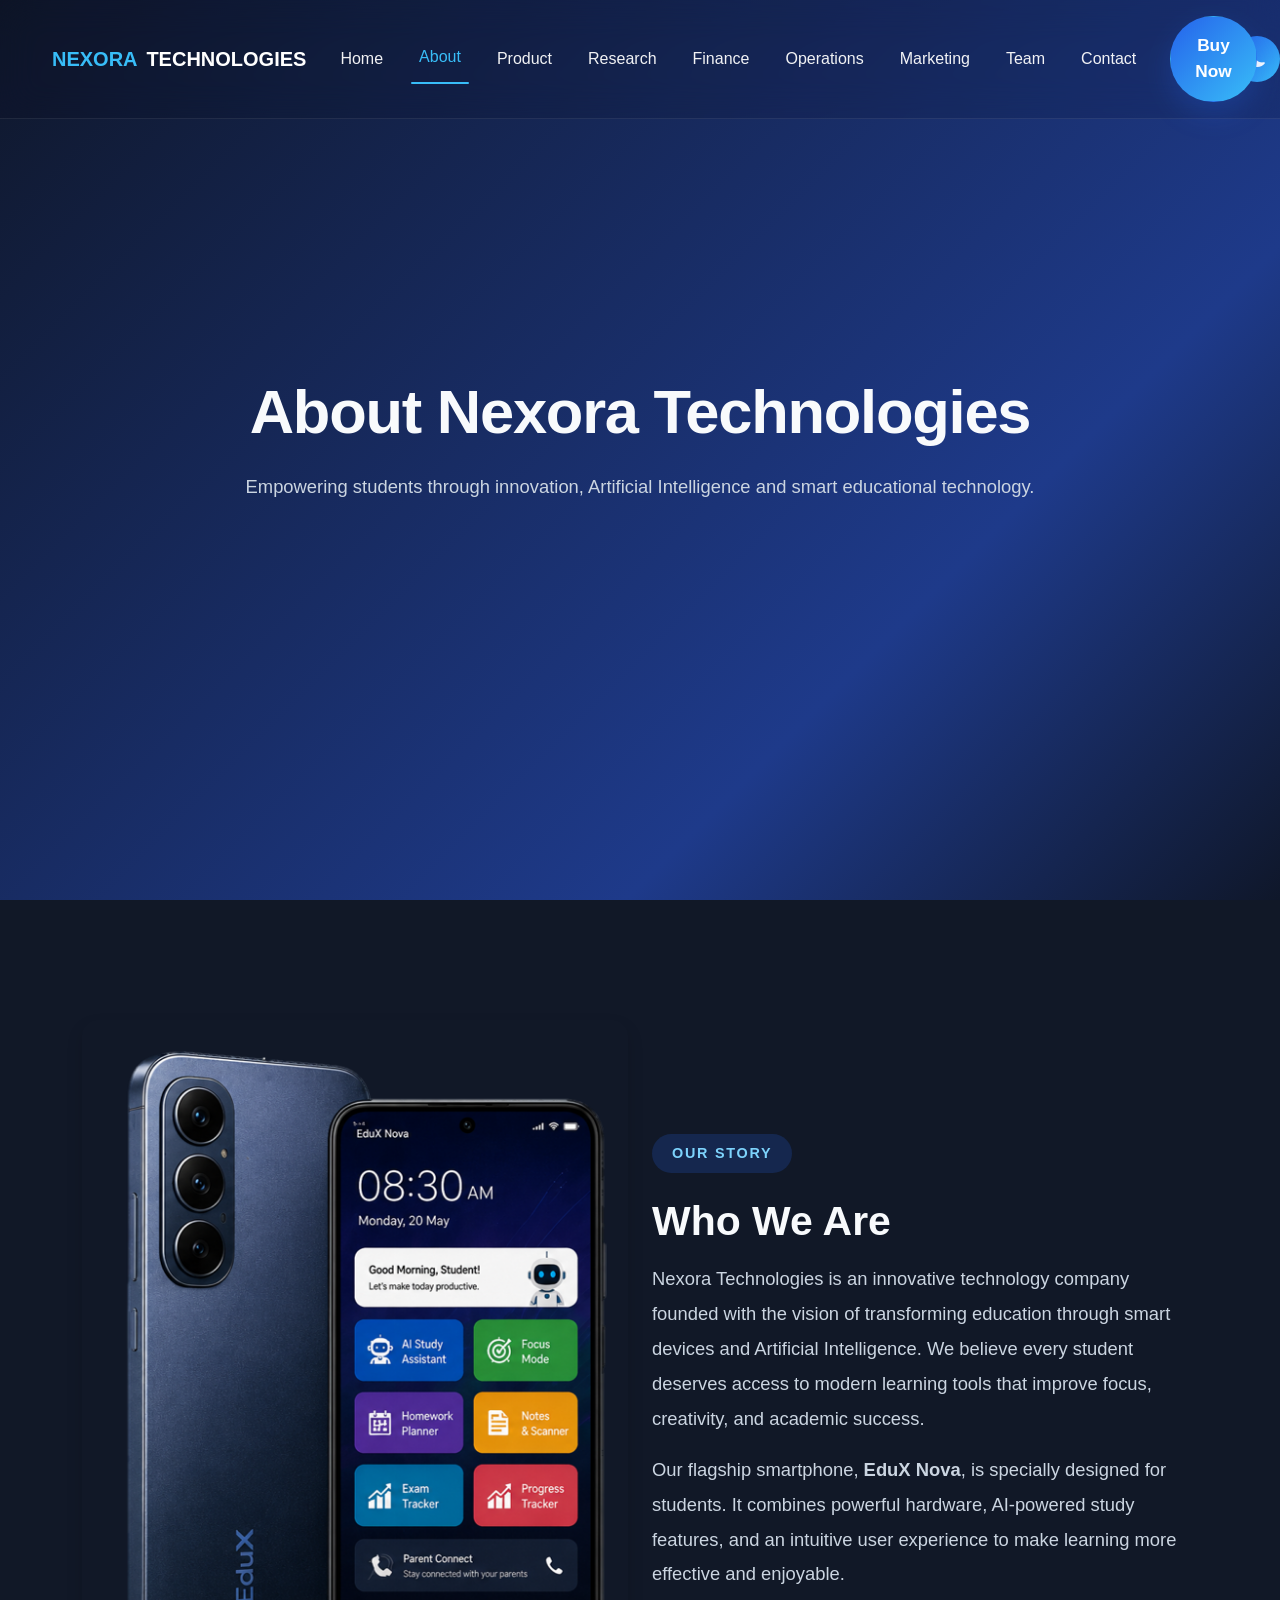
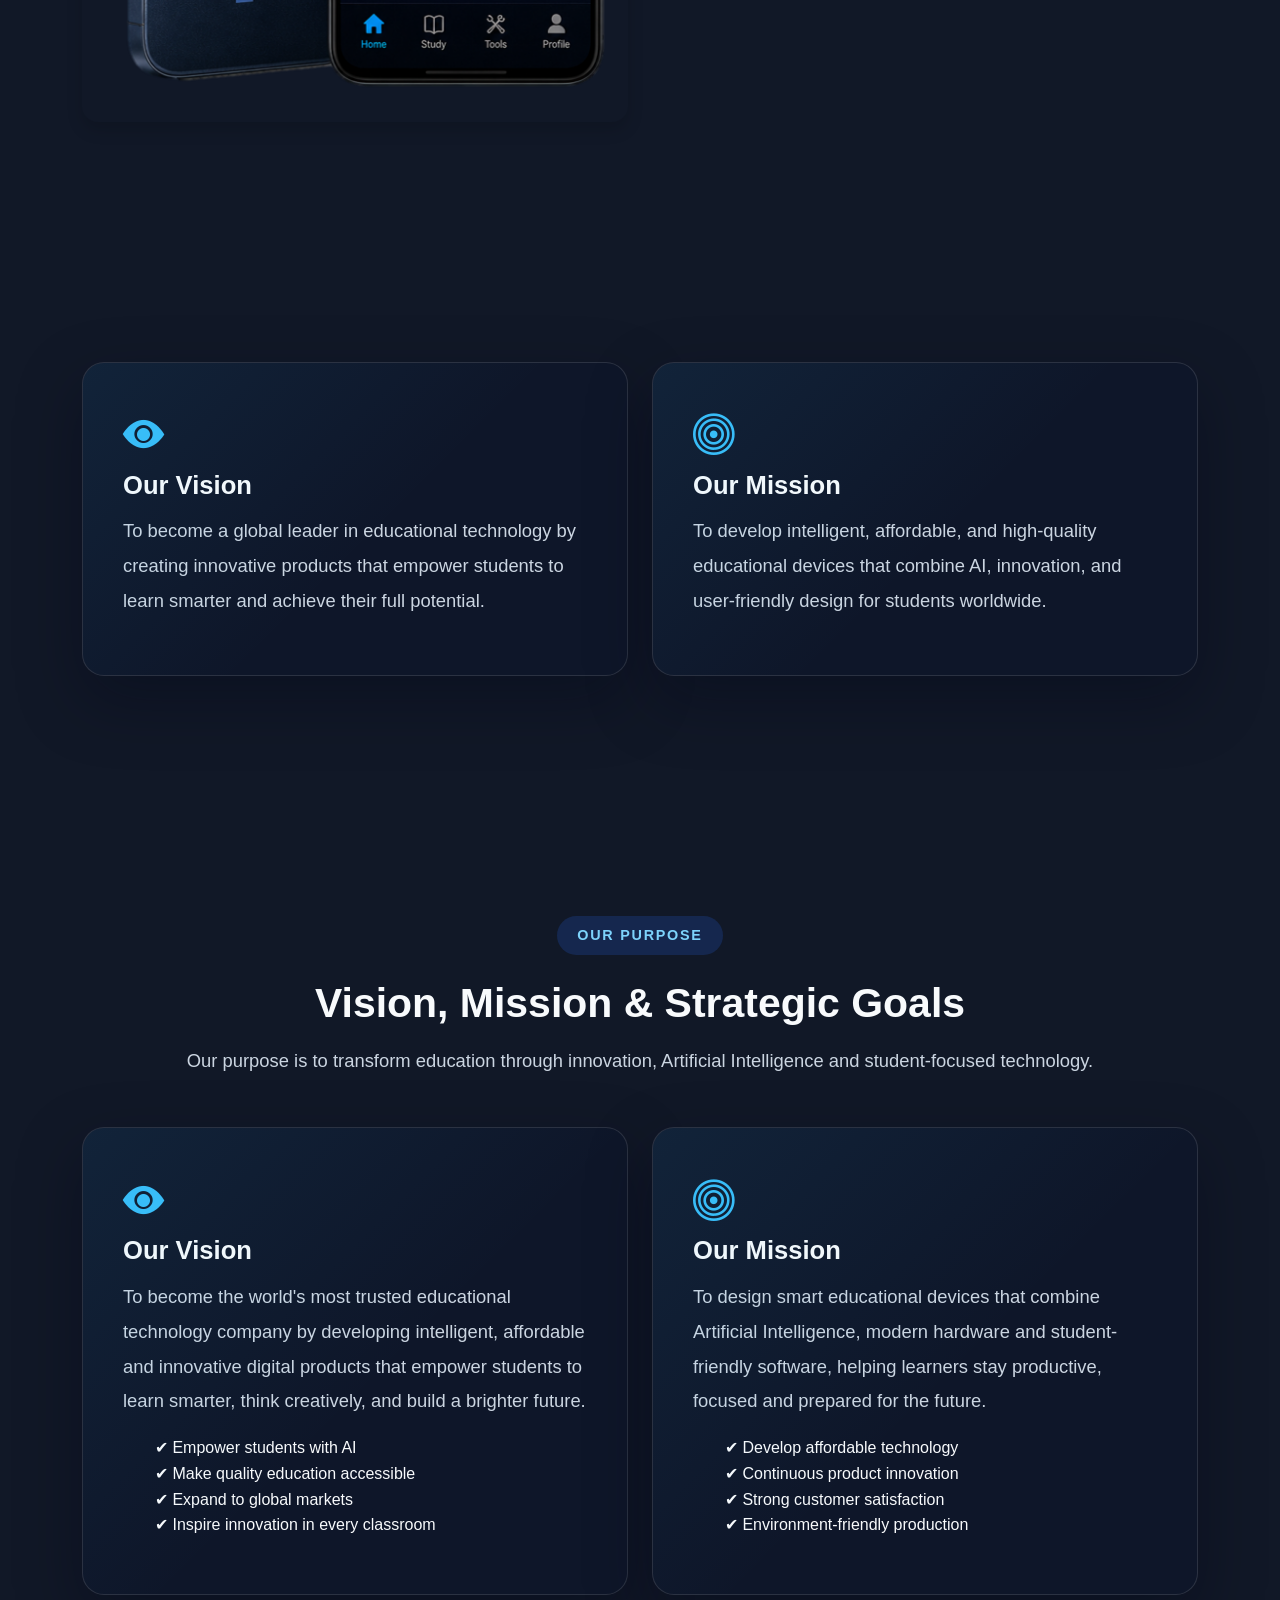
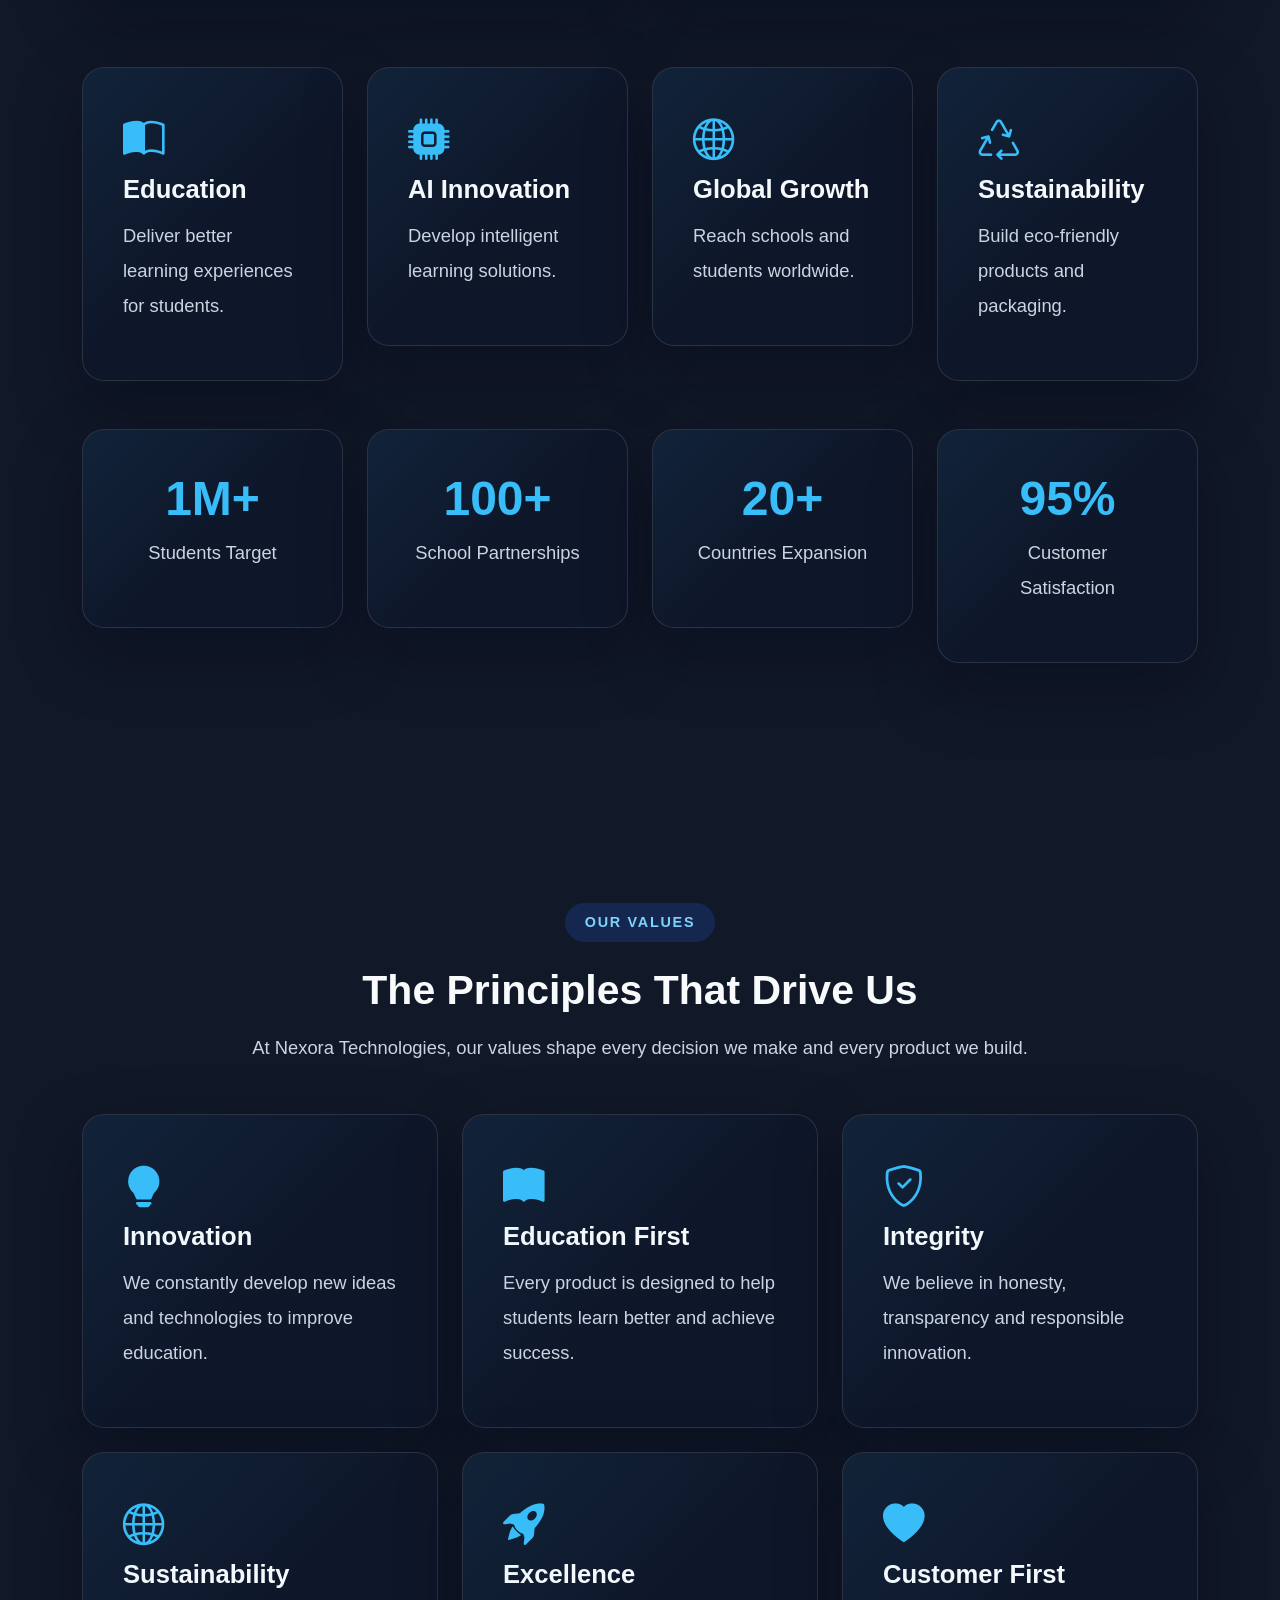
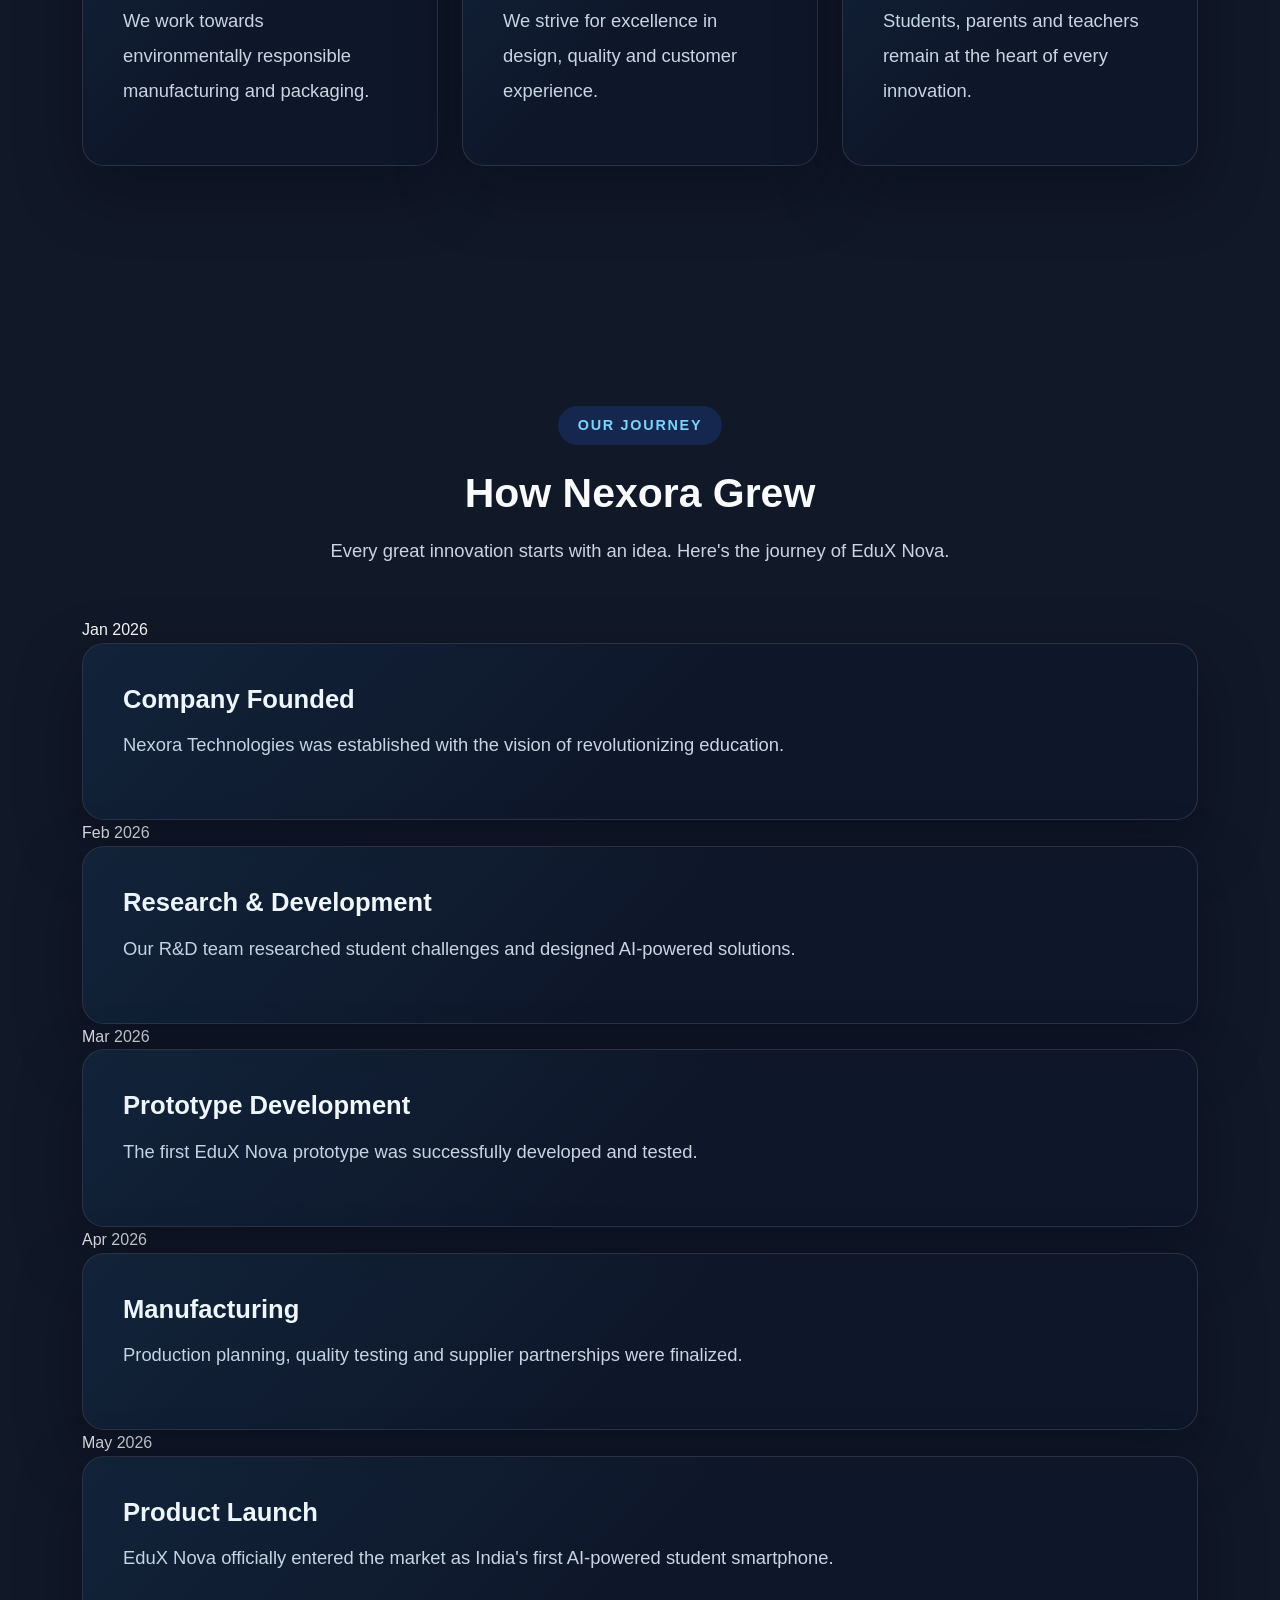
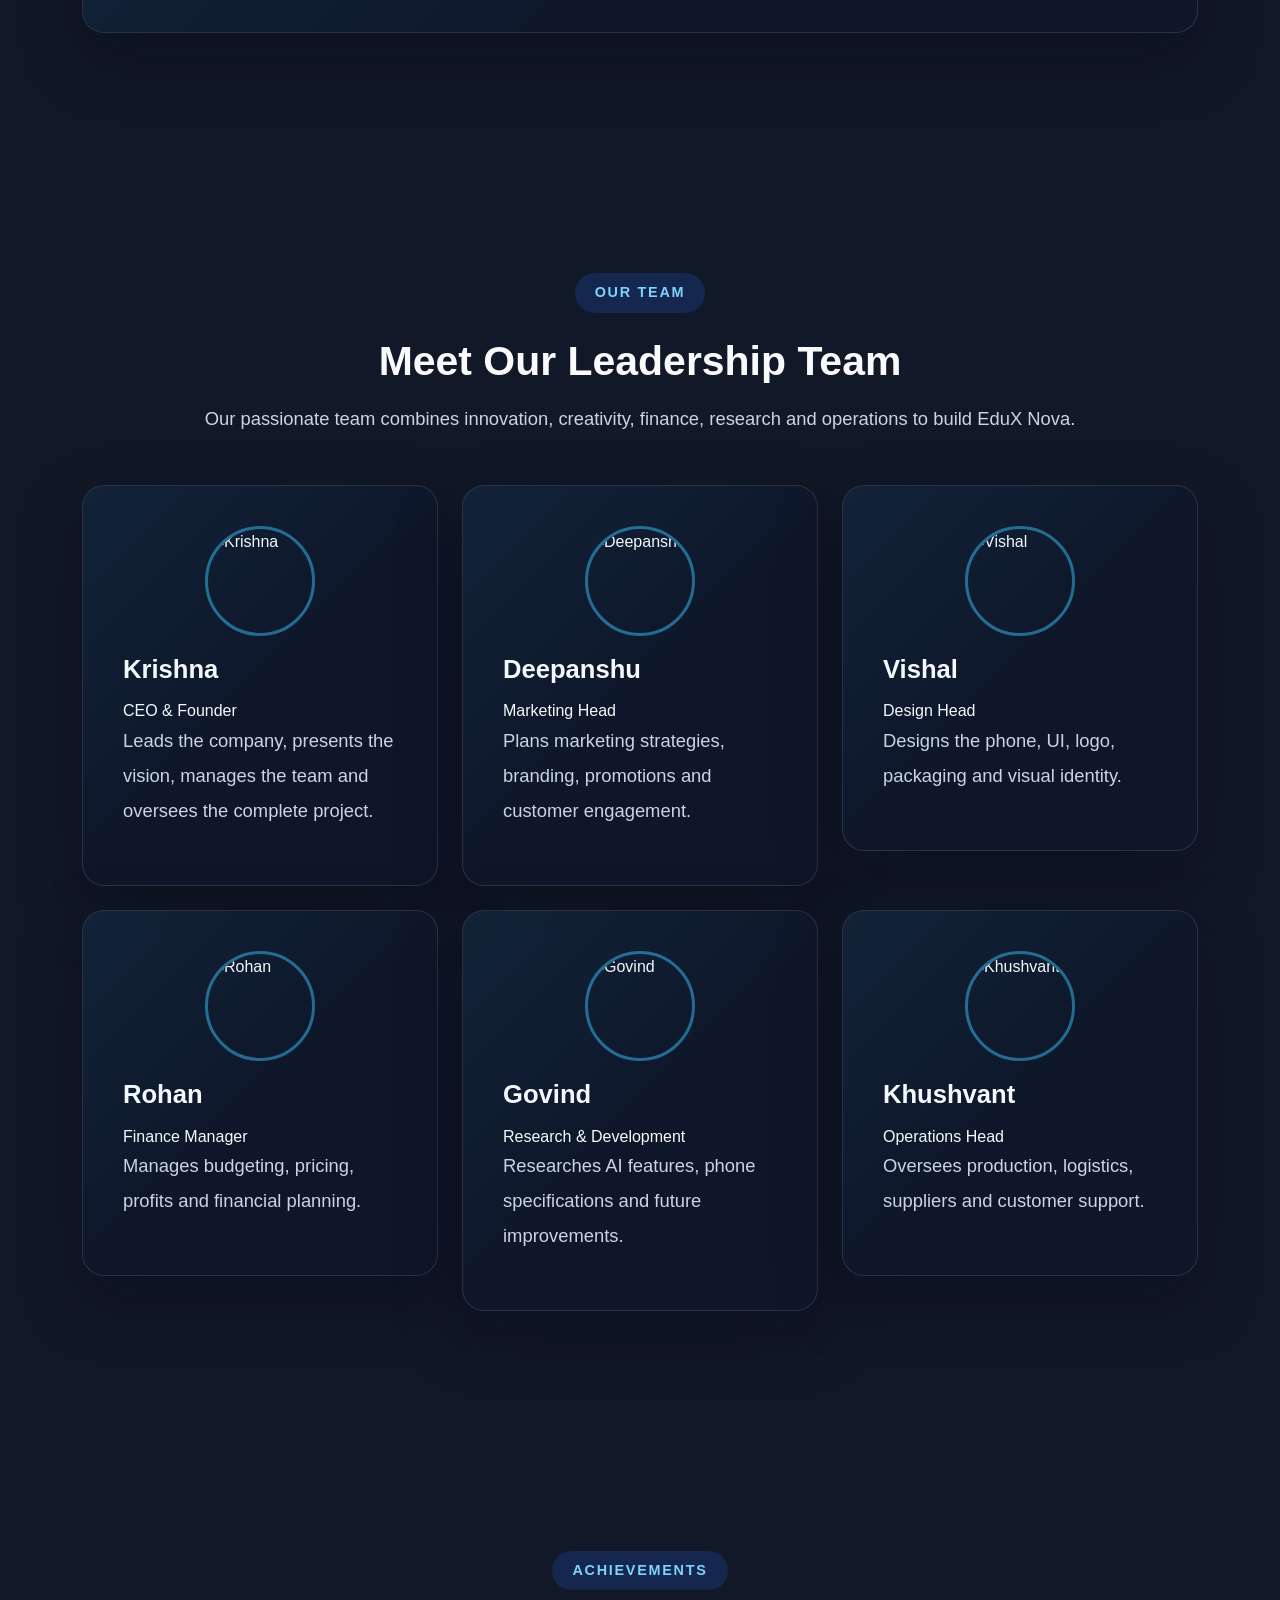
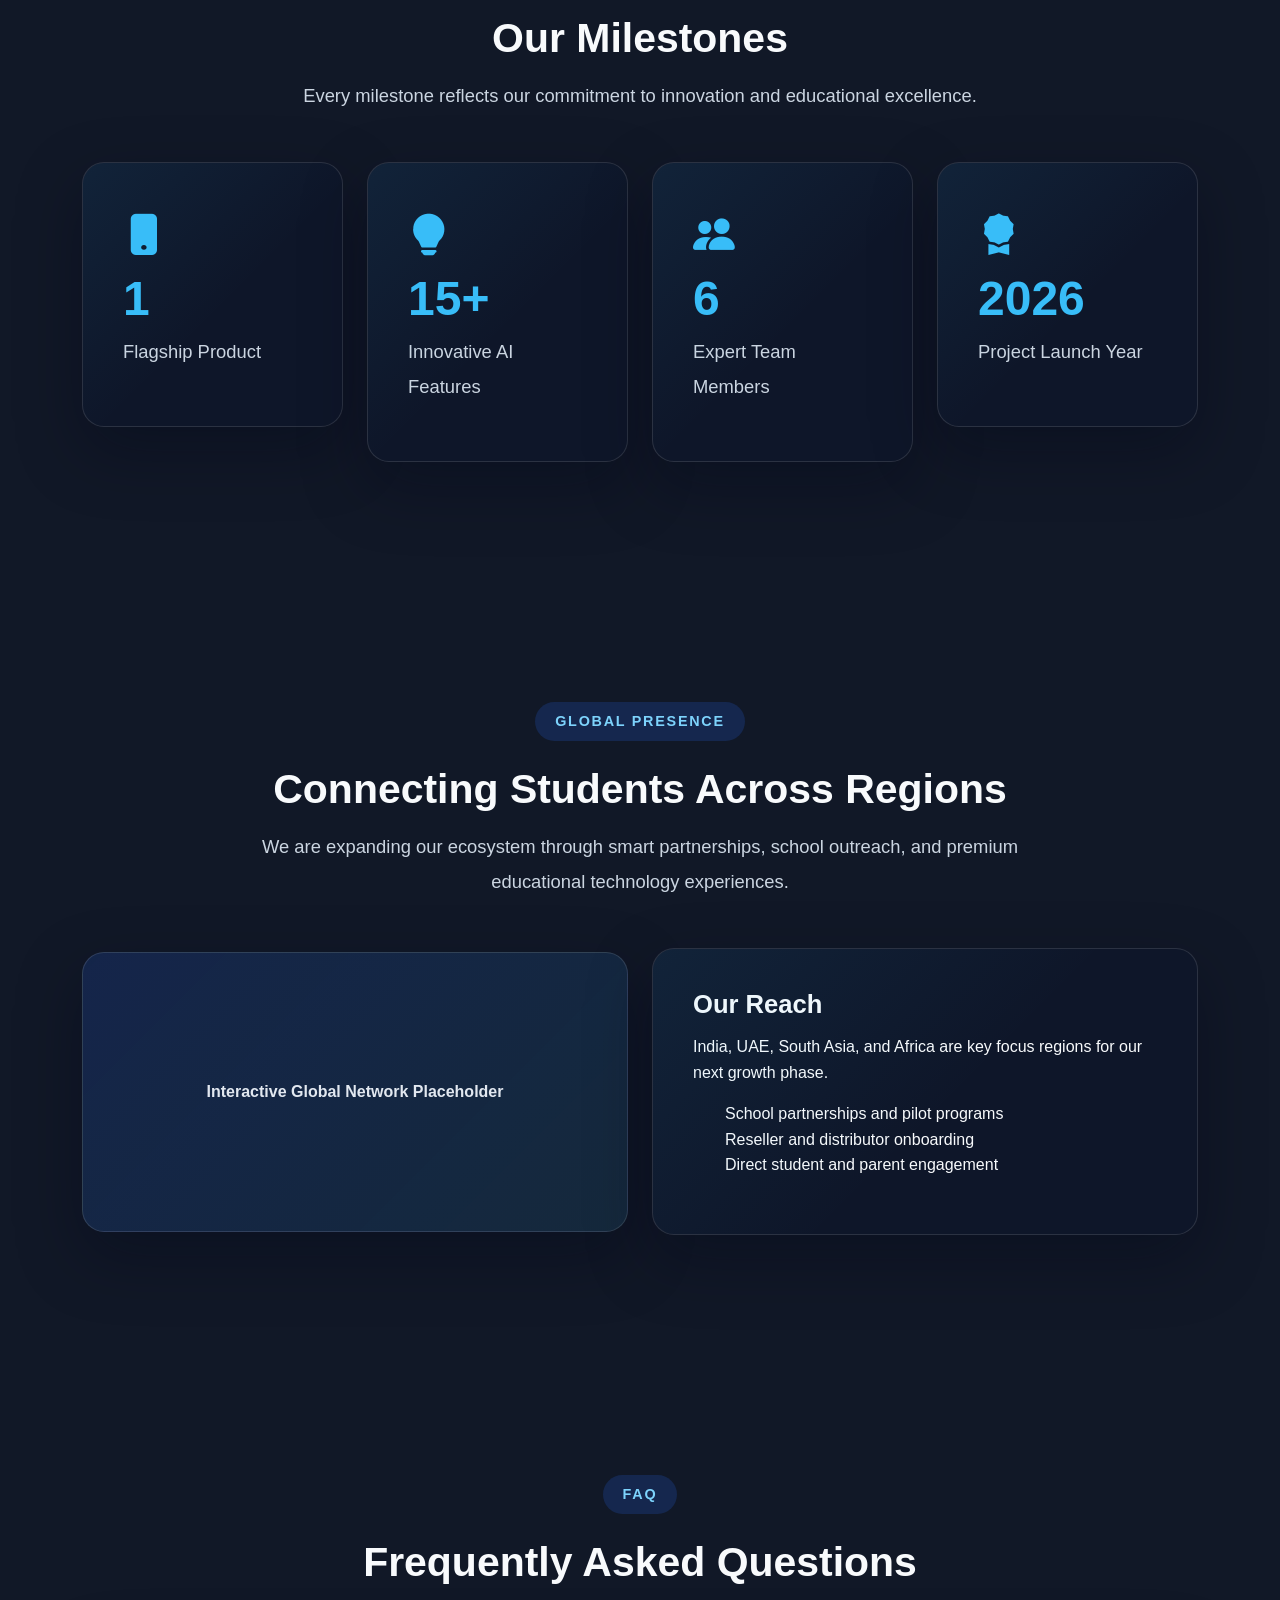
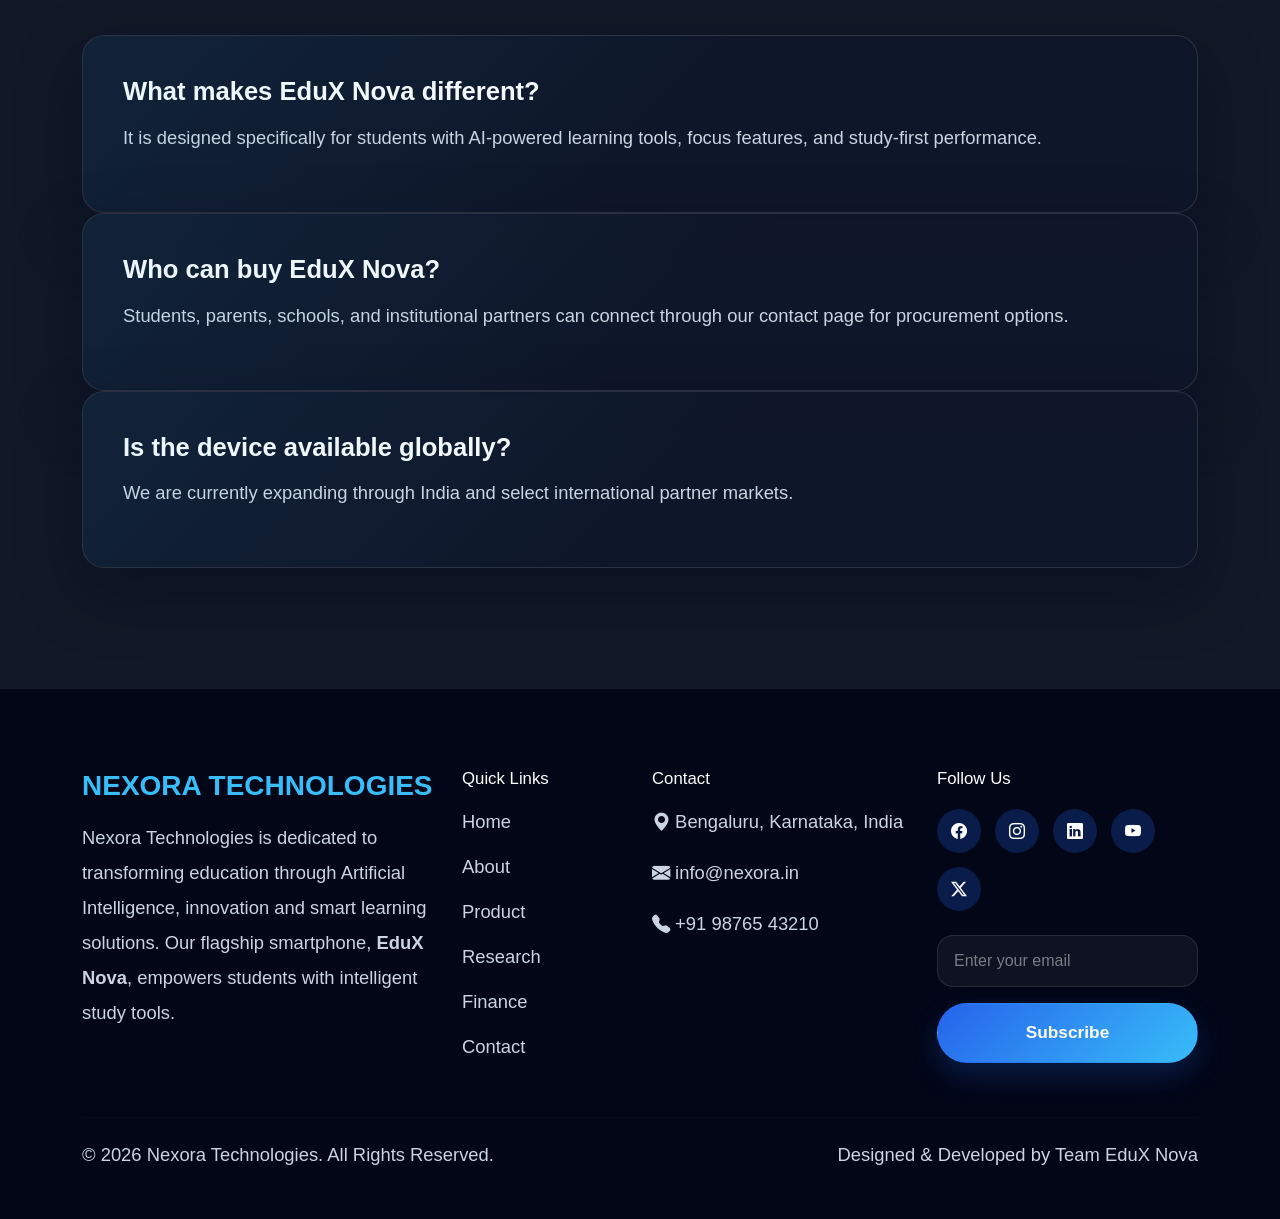
==== commit af9ac9ae: "Style of Pages" ====
--- a/about.html
+++ b/about.html
@@ -9,6 +9,8 @@
     <link href="https://cdn.jsdelivr.net/npm/bootstrap@5.3.6/dist/css/bootstrap.min.css" rel="stylesheet">
     <link rel="stylesheet" href="https://cdn.jsdelivr.net/npm/bootstrap-icons@1.11.3/font/bootstrap-icons.min.css">
     <link rel="stylesheet" href="css/style.css">
+    <link rel="stylesheet" href="css/animations.css">
+    <link rel="stylesheet" href="css/responsive.css">
 
 </head>
 
@@ -740,6 +742,53 @@
     </div>
 
 </section>
+
+<section class="vision-mission">
+    <div class="container">
+        <div class="section-heading">
+            <span class="section-tag">GLOBAL PRESENCE</span>
+            <h2 class="section-title">Connecting Students Across Regions</h2>
+            <p class="section-subtitle">We are expanding our ecosystem through smart partnerships, school outreach, and premium educational technology experiences.</p>
+        </div>
+        <div class="row g-4 align-items-center">
+            <div class="col-lg-6">
+                <div class="map-placeholder">Interactive Global Network Placeholder</div>
+            </div>
+            <div class="col-lg-6">
+                <div class="timeline-card">
+                    <h4>Our Reach</h4>
+                    <p>India, UAE, South Asia, and Africa are key focus regions for our next growth phase.</p>
+                    <ul class="product-spec-list">
+                        <li>School partnerships and pilot programs</li>
+                        <li>Reseller and distributor onboarding</li>
+                        <li>Direct student and parent engagement</li>
+                    </ul>
+                </div>
+            </div>
+        </div>
+    </div>
+</section>
+
+<section class="core-values">
+    <div class="container">
+        <div class="section-heading">
+            <span class="section-tag">FAQ</span>
+            <h2 class="section-title">Frequently Asked Questions</h2>
+        </div>
+        <div class="faq-item">
+            <h5>What makes EduX Nova different?</h5>
+            <p>It is designed specifically for students with AI-powered learning tools, focus features, and study-first performance.</p>
+        </div>
+        <div class="faq-item">
+            <h5>Who can buy EduX Nova?</h5>
+            <p>Students, parents, schools, and institutional partners can connect through our contact page for procurement options.</p>
+        </div>
+        <div class="faq-item">
+            <h5>Is the device available globally?</h5>
+            <p>We are currently expanding through India and select international partner markets.</p>
+        </div>
+    </div>
+</section>
 <!-- Footer -->
 
 <!-- ================= FOOTER ================= -->
@@ -865,7 +914,7 @@
 
 <script src="https://cdn.jsdelivr.net/npm/bootstrap@5.3.3/dist/js/bootstrap.bundle.min.js"></script>
 
-<script src="script.js"></script>
+<script src="js/script.js"></script>
 
 </body>
 
--- a/css/style.css
+++ b/css/style.css
@@ -2,1746 +2,915 @@
    GLOBAL STYLES
 =========================== */
 
-*{
-    margin:0;
-    padding:0;
-    box-sizing:border-box;
-}
-
-html{
-    scroll-behavior:smooth;
-}
-
-body{
-    font-family:'Poppins',sans-serif;
-    background:#0F172A;
-    color:white;
-    overflow-x:hidden;
-}
-
-a{
-    text-decoration:none;
-}
-
-ul{
-    list-style:none;
-}
-
-img{
-    max-width:100%;
-    display:block;
-}
-
-section{
-    padding:100px 0;
-}
-
-.container{
-    width:90%;
-    max-width:1200px;
-    margin:auto;
-}
-/* ==========================
-NAVBAR
-========================== */
-
-.custom-navbar{
-
-    background:rgba(15,23,42,.90);
-
-    backdrop-filter:blur(15px);
-
-    transition:.4s;
-
-    padding:15px 0;
-
-    border-bottom:1px solid rgba(255,255,255,.08);
-
-}
-
-.logo-blue{
-
-    color:#2563EB;
-
-}
-
-.logo-white{
-
-    color:#fff;
-
-    margin-left:4px;
-
-}
-
-.nav-link{
-
-    color:white !important;
-
-    margin-left:18px;
-
-    font-weight:500;
-
-    transition:.3s;
-
-}
-
-.nav-link:hover{
-
-    color:#38BDF8 !important;
-
-}
-
-.btn-primary{
-
-    background:#2563EB;
-
-    border:none;
-
-    transition:.3s;
-
-}
-
-.btn-primary:hover{
-
-    background:#1D4ED8;
-
-    transform:translateY(-2px);
-
-}
-/* ==========================
-HERO SECTION
-========================== */
-
-.hero{
-
-    min-height:100vh;
-
-    display:flex;
-
-    align-items:center;
-
-    background:linear-gradient(
-    135deg,
-    #0F172A,
-    #111827,
-    #1E3A8A);
-
-    padding-top:120px;
-
-}
-
-.hero-badge{
-
-    display:inline-block;
-
-    padding:8px 18px;
-
-    background:#2563EB;
-
-    border-radius:30px;
-
-    font-size:14px;
-
-    margin-bottom:25px;
-
-}
-
-.hero-title{
-
-    font-size:60px;
-
-    font-weight:800;
-
-    line-height:1.2;
-
-    margin-bottom:25px;
-
-}
-
-.hero-title span{
-
-    color:#38BDF8;
-
-}
-
-.hero-text{
-
-    color:#CBD5E1;
-
-    font-size:18px;
-
-    margin-bottom:35px;
-
-    line-height:1.8;
-
-}
-
-.hero-phone{
-
-    width:420px;
-
-    animation:floatPhone 4s ease-in-out infinite;
-
-}
-
-@keyframes floatPhone{
-
-    0%{
-
-        transform:translateY(0);
-
-    }
-
-    50%{
-
-        transform:translateY(-18px);
-
-    }
-
-    100%{
-
-        transform:translateY(0);
-
-    }
-
-}
-/* ==========================
-FEATURES
-========================== */
-
-.features{
-
-    background:#111827;
-
-    padding:100px 0;
-
-}
-
-.section-title{
-
-    font-size:42px;
-
-    font-weight:700;
-
-    margin-bottom:15px;
-
-}
-
-.section-subtitle{
-
-    color:#CBD5E1;
-
-    max-width:700px;
-
-    margin:auto;
-
-}
-
-.feature-card{
-
-    background:rgba(255,255,255,.05);
-
-    border:1px solid rgba(255,255,255,.08);
-
-    border-radius:20px;
-
-    padding:35px;
-
-    text-align:center;
-
-    transition:.35s;
-
-    height:100%;
-
-}
-
-.feature-card:hover{
-
-    transform:translateY(-10px);
-
-    border-color:#2563EB;
-
-    box-shadow:0 15px 40px rgba(37,99,235,.30);
-
-}
-
-.feature-icon{
-
-    font-size:50px;
-
-    color:#38BDF8;
-
-    margin-bottom:20px;
-
-}
-
-.feature-card h4{
-
-    margin-bottom:15px;
-
-    font-weight:600;
-
-}
-
-.feature-card p{
-
-    color:#CBD5E1;
-
-}
-/* =======================
-STATISTICS
-======================= */
-
-.statistics{
-
-    background:#0F172A;
-
-    padding:90px 0;
-
-}
-
-.stat-card{
-
-    background:rgba(255,255,255,.05);
-
-    border-radius:20px;
-
-    padding:40px;
-
-    transition:.35s;
-
-    border:1px solid rgba(255,255,255,.08);
-
-}
-
-.stat-card:hover{
-
-    transform:translateY(-10px);
-
-    box-shadow:0 20px 40px rgba(37,99,235,.25);
-
-}
-
-.stat-card h2{
-
-    font-size:52px;
-
-    color:#38BDF8;
-
-    font-weight:700;
-
-}
-
-.stat-card p{
-
-    margin-top:15px;
-
-    color:#CBD5E1;
-
-    font-size:18px;
-
-}
-/* ==========================
-PRODUCT SHOWCASE
-========================== */
-
-.product-showcase{
-
-    background:#111827;
-
-    padding:120px 0;
-
-}
-
-.section-tag{
-
-    display:inline-block;
-
-    background:#2563EB;
-
-    color:white;
-
-    padding:8px 20px;
-
-    border-radius:30px;
-
-    margin-bottom:20px;
-
-    font-size:14px;
-
-    letter-spacing:1px;
-
-}
-
-.showcase-phone{
-
-    width:380px;
-
-    animation:floatPhone 4s ease-in-out infinite;
-
-}
-
-.spec-card{
-
-    background:rgba(255,255,255,.05);
-
-    border:1px solid rgba(255,255,255,.08);
-
-    border-radius:18px;
-
-    padding:25px;
-
-    margin-bottom:25px;
-
-    text-align:center;
-
-    transition:.35s;
-
-}
-
-.spec-card:hover{
-
-    transform:translateY(-10px);
-
-    box-shadow:0 20px 40px rgba(37,99,235,.25);
-
-}
-
-.spec-card i{
-
-    font-size:40px;
-
-    color:#38BDF8;
-
-    margin-bottom:15px;
-
-}
-
-.spec-card h4{
-
-    font-size:22px;
-
-    margin-bottom:10px;
-
-}
-
-.spec-card p{
-
-    color:#CBD5E1;
-
-    margin:0;
-
-}
-/* ==========================
-SUPPLY CHAIN
-========================== */
-
-.supply-chain{
-
-    background:#0F172A;
-
-    padding:120px 0;
-
-}
-
-.timeline{
-
-    position:relative;
-
-    margin-top:60px;
-
-}
-
-.timeline::before{
-
-    content:"";
-
-    position:absolute;
-
-    left:35px;
-
-    top:0;
-
-    width:4px;
-
-    height:100%;
-
-    background:#2563EB;
-
-}
-
-.timeline-item{
-
-    display:flex;
-
-    align-items:center;
-
-    margin-bottom:45px;
-
-    position:relative;
-
-}
-
-.timeline-icon{
-
-    width:70px;
-
-    height:70px;
-
-    border-radius:50%;
-
-    background:#2563EB;
-
-    display:flex;
-
-    align-items:center;
-
-    justify-content:center;
-
-    font-size:32px;
-
-    z-index:2;
-
-    box-shadow:0 0 20px rgba(37,99,235,.4);
-
-}
-
-.timeline-content{
-
-    margin-left:35px;
-
-    background:rgba(255,255,255,.05);
-
-    border:1px solid rgba(255,255,255,.08);
-
-    border-radius:18px;
-
-    padding:22px;
-
-    width:100%;
-
-    transition:.3s;
-
-}
-
-.timeline-content:hover{
-
-    transform:translateX(10px);
-
-    border-color:#38BDF8;
-
-}
-
-.timeline-content h4{
-
-    color:#38BDF8;
-
-    margin-bottom:10px;
-
-}
-
-.timeline-content p{
-
-    color:#CBD5E1;
-
-    margin:0;
-
-}
-/* ==========================
-FINANCE DASHBOARD
-========================== */
-
-.finance-dashboard{
-
-    background:#111827;
-
-    padding:120px 0;
-
-}
-
-.finance-card{
-
-    background:rgba(255,255,255,.05);
-
-    border:1px solid rgba(255,255,255,.08);
-
-    border-radius:20px;
-
-    padding:35px;
-
-    text-align:center;
-
-    transition:.35s;
-
-    height:100%;
-
-}
-
-.finance-card:hover{
-
-    transform:translateY(-10px);
-
-    box-shadow:0 20px 40px rgba(37,99,235,.25);
-
-}
-
-.finance-card i{
-
-    font-size:45px;
-
-    color:#38BDF8;
-
-    margin-bottom:20px;
-
-}
-
-.finance-card h4{
-
-    margin-bottom:15px;
-
-}
-
-.finance-card h2{
-
-    color:#38BDF8;
-
-    font-size:34px;
-
-    font-weight:700;
-
-}
-
-.profit-card{
-
-    border:2px solid #38BDF8;
-
-}
-/* ==========================
-TESTIMONIALS
-========================== */
-
-.testimonials{
-
-    background:#0F172A;
-
-    padding:120px 0;
-
-}
-
-.testimonial-card{
-
-    background:rgba(255,255,255,.05);
-
-    border-radius:20px;
-
-    border:1px solid rgba(255,255,255,.08);
-
-    padding:35px;
-
-    text-align:center;
-
-    transition:.35s;
-
-    height:100%;
-
-}
-
-.testimonial-card:hover{
-
-    transform:translateY(-12px);
-
-    box-shadow:0 20px 40px rgba(37,99,235,.25);
-
-}
-
-.testimonial-card img{
-
-    width:90px;
-
-    height:90px;
-
-    border-radius:50%;
-
-    margin:auto;
-
-    margin-bottom:20px;
-
-    border:4px solid #38BDF8;
-
-}
-
-.testimonial-card h4{
-
-    margin-bottom:5px;
-
-}
-
-.testimonial-card small{
-
-    color:#CBD5E1;
-
-}
-
-.testimonial-card p{
-
-    margin-top:20px;
-
-    color:#CBD5E1;
-
-}
-
-.rating{
-
-    margin-top:20px;
-
-    font-size:20px;
-
-}
-/* ==========================
-FOOTER
-========================== */
-
-.footer{
-
-    background:#020617;
-
-    padding:70px 0 25px;
-
-}
-
-.footer h3,
-.footer h5{
-
-    margin-bottom:20px;
-
-}
-
+:root {
+  --bg: #020617;
+  --bg-soft: #0f172a;
+  --panel: rgba(15, 23, 42, 0.95);
+  --line: rgba(255, 255, 255, 0.12);
+  --text: #f8fafc;
+  --text-muted: #cbd5e1;
+  --blue: #2563eb;
+  --blue-2: #38bdf8;
+  --shadow: 0 24px 64px rgba(2, 6, 23, 0.35);
+  --radius: 22px;
+}
+
+* {
+  margin: 0;
+  padding: 0;
+  box-sizing: border-box;
+}
+
+html {
+  scroll-behavior: smooth;
+}
+
+body {
+  font-family: 'Poppins', 'Inter', sans-serif;
+  background: var(--bg);
+  color: var(--text);
+  overflow-x: hidden;
+  transition: background 0.35s ease, color 0.35s ease;
+  line-height: 1.6;
+}
+
+a {
+  text-decoration: none;
+}
+
+ul {
+  list-style: none;
+}
+
+img {
+  display: block;
+  max-width: 100%;
+}
+
+section {
+  padding: 120px 0;
+}
+
+.container {
+  width: min(92%, 1200px);
+  margin: 0 auto;
+}
+
+.btn {
+  border-radius: 999px;
+  padding: 16px 38px;
+  font-size: 1.08rem;
+  font-weight: 600;
+  transition: transform 0.35s ease, box-shadow 0.35s ease, background 0.35s ease, border-color 0.35s ease;
+  position: relative;
+  overflow: hidden;
+}
+
+.btn:hover {
+  transform: translateY(-4px);
+}
+
+.btn-primary {
+  background: linear-gradient(135deg, var(--blue), var(--blue-2));
+  border: 1px solid transparent;
+  color: #fff;
+  box-shadow: 0 12px 28px rgba(37, 99, 235, 0.24);
+}
+
+.btn-primary:hover {
+  box-shadow: 0 16px 36px rgba(56, 189, 248, 0.28);
+}
+
+.btn-outline-light {
+  border: 1px solid rgba(255, 255, 255, 0.18);
+  background: rgba(255, 255, 255, 0.05);
+  color: #fff;
+}
+
+.btn-outline-light:hover {
+  background: rgba(255, 255, 255, 0.12);
+}
+
+.ripple {
+  position: absolute;
+  border-radius: 50%;
+  transform: scale(0);
+  animation: ripple 0.6s linear;
+  background: rgba(255, 255, 255, 0.3);
+  pointer-events: none;
+}
+
+@keyframes ripple {
+  to {
+    transform: scale(3);
+    opacity: 0;
+  }
+}
+
+.custom-navbar {
+  background: rgba(2, 6, 23, 0.12);
+  backdrop-filter: blur(18px);
+  border-bottom: 1px solid rgba(255, 255, 255, 0.08);
+  padding: 16px 0;
+  transition: background 0.35s ease, box-shadow 0.35s ease, padding 0.35s ease;
+}
+
+.custom-navbar.scrolled {
+  background: rgba(2, 6, 23, 0.95);
+  box-shadow: 0 16px 42px rgba(2, 6, 23, 0.3);
+}
+
+.logo-blue {
+  color: var(--blue-2);
+}
+
+.logo-white {
+  color: #fff;
+  margin-left: 4px;
+}
+
+.nav-link {
+  color: rgba(255, 255, 255, 0.94) !important;
+  margin: 0 10px;
+  font-weight: 500;
+  transition: color 0.3s ease, transform 0.3s ease;
+  position: relative;
+}
+
+.nav-link:hover,
+.nav-link.active {
+  color: var(--blue-2) !important;
+  transform: translateY(-2px);
+}
+
+.nav-link.active::after {
+  content: '';
+  position: absolute;
+  left: 0;
+  bottom: -6px;
+  width: 100%;
+  height: 2px;
+  background: var(--blue-2);
+  border-radius: 999px;
+}
+
+.navbar-toggler {
+  border: 0;
+}
+
+.theme-toggle {
+  width: 46px;
+  height: 46px;
+  border: none;
+  border-radius: 50%;
+  background: linear-gradient(135deg, var(--blue), var(--blue-2));
+  color: white;
+  cursor: pointer;
+  transition: transform 0.3s ease, box-shadow 0.3s ease;
+  font-size: 18px;
+  display: inline-flex;
+  align-items: center;
+  justify-content: center;
+  margin-left: 14px;
+}
+
+.theme-toggle:hover {
+  transform: rotate(180deg) scale(1.04);
+  box-shadow: 0 10px 30px rgba(56, 189, 248, 0.28);
+}
+
+.hero,
+.page-hero,
+.about-hero,
+.operations-hero,
+.marketing-hero,
+.team-hero,
+.contact-hero,
+.product-hero,
+.research-hero,
+.finance-hero {
+  min-height: 100vh;
+  display: flex;
+  align-items: center;
+  justify-content: center;
+  background: linear-gradient(135deg, #0f172a, #1e3a8a 70%, #0f172a);
+}
+.marketing-hero::before,
+.team-hero::before,
+.contact-hero::before,
+.product-hero::before,
+.research-hero::before,
+.finance-hero::before {
+  content: '';
+  position: absolute;
+  inset: 0;
+  background: radial-gradient(circle at top right, rgba(56, 189, 248, 0.18), transparent 36%);
+  pointer-events: none;
+}
+
+.hero .container,
+.page-hero .container,
+.about-hero .container,
+.operations-hero .container,
+.marketing-hero .container,
+.team-hero .container,
+.contact-hero .container,
+.product-hero .container,
+.research-hero .container,
+.finance-hero .container {
+  position: relative;
+  z-index: 1;
+}
+
+.hero-badge,
+.section-tag {
+  display: inline-flex;
+  align-items: center;
+  padding: 8px 20px;
+  border-radius: 999px;
+  background: rgba(37, 99, 235, 0.2);
+  color: #7dd3fc;
+  font-size: 0.9rem;
+  font-weight: 600;
+  letter-spacing: 0.12em;
+  text-transform: uppercase;
+  margin-bottom: 24px;
+}
+
+.hero-title,
+.page-hero h1,
+.about-hero h1,
+.operations-hero h1,
+.marketing-hero h1,
+.team-hero h1,
+.contact-hero h1,
+.product-hero h1,
+.research-hero h1,
+.finance-hero h1 {
+  font-size: clamp(2.8rem, 4.8vw, 5rem);
+  font-weight: 800;
+  line-height: 1.08;
+  margin-bottom: 24px;
+  letter-spacing: -0.02em;
+}
+
+.hero-title span,
+.page-hero span,
+.about-hero span,
+.operations-hero span,
+.marketing-hero span,
+.team-hero span,
+.contact-hero span,
+.product-hero span,
+.research-hero span,
+.finance-hero span {
+  color: var(--blue-2);
+}
+
+.hero-text,
+.page-hero p,
+.about-hero p,
+.operations-hero p,
+.marketing-hero p,
+.team-hero p,
+.contact-hero p,
+.product-hero p,
+.research-hero p,
+.finance-hero p,
+.section-subtitle,
+.company-story p,
+.vm-card p,
+.goal-card p,
+.leader-card p,
+.achievement-card p,
+.value-card p,
+.timeline-content p,
+.testimonial-card p,
 .footer p,
-.footer li{
-
-    color:#CBD5E1;
-
-    line-height:1.8;
-
-}
-
-.footer ul{
-
-    padding:0;
-
-}
-
-.footer li{
-
-    list-style:none;
-
-    margin-bottom:12px;
-
-}
-
-.footer a{
-
-    color:#CBD5E1;
-
-    text-decoration:none;
-
-    transition:.3s;
-
-}
-
-.footer a:hover{
-
-    color:#38BDF8;
-
-}
-
-.social-icons{
-
-    display:flex;
-
-    gap:18px;
-
-    margin-top:20px;
-
-}
-
-.social-icons a{
-
-    width:45px;
-
-    height:45px;
-
-    border-radius:50%;
-
-    background:#2563EB;
-
-    display:flex;
-
-    justify-content:center;
-
-    align-items:center;
-
-    font-size:20px;
-
-    transition:.35s;
-
-}
-
-.social-icons a:hover{
-
-    transform:translateY(-8px);
-
-    background:#38BDF8;
-
-}
-
-.footer hr{
-
-    margin:40px 0 20px;
-
-    border-color:rgba(255,255,255,.08);
-
-}
-/* ==========================
-BACK TO TOP
-========================== */
-
-#topBtn{
-
-    position:fixed;
-
-    bottom:30px;
-
-    right:30px;
-
-    width:55px;
-
-    height:55px;
-
-    border:none;
-
-    border-radius:50%;
-
-    background:#2563EB;
-
-    color:white;
-
-    font-size:22px;
-
-    cursor:pointer;
-
-    display:none;
-
-    z-index:999;
-
-    transition:.35s;
-
-}
-
-#topBtn:hover{
-
-    background:#38BDF8;
-
-}
-/* ==========================
-LOADER
-========================== */
-
-#loader{
-
-    position:fixed;
-
-    width:100%;
-
-    height:100vh;
-
-    background:#020617;
-
-    display:flex;
-
-    justify-content:center;
-
-    align-items:center;
-
-    z-index:99999;
-
-}
-
-.loader-content{
-
-    text-align:center;
-
-}
-
-.loader-circle{
-
-    width:80px;
-
-    height:80px;
-
-    border:6px solid rgba(255,255,255,.2);
-
-    border-top:6px solid #38BDF8;
-
-    border-radius:50%;
-
-    animation:spin 1s linear infinite;
-
-    margin:auto;
-
-    margin-bottom:25px;
-
-}
-
-.loader-content h2{
-
-    color:white;
-
-    letter-spacing:4px;
-
-}
-
-.loader-content p{
-
-    color:#CBD5E1;
-
-}
-
-@keyframes spin{
-
-    100%{
-
-        transform:rotate(360deg);
-
-    }
-
-}
-/* ==========================
-THEME TOGGLE
-========================== */
-
-.theme-toggle{
-
-    width:45px;
-
-    height:45px;
-
-    border:none;
-
-    border-radius:50%;
-
-    background:#2563EB;
-
-    color:white;
-
-    cursor:pointer;
-
-    transition:.3s;
-
-    font-size:18px;
-
-}
-
-.theme-toggle:hover{
-
-    transform:rotate(180deg);
-
-    background:#38BDF8;
-
-}
-
-body{
-
-    transition:background .4s,color .4s;
-
-}
-
-body.light-mode{
-
-    background:#F8FAFC;
-
-    color:#111827;
-
-}
-
-body.light-mode .navbar{
-
-    background:white;
-
+.footer li,
+.card p,
+.faq-item p,
+.comparison-table td,
+.objective-box p {
+  font-size: 1.15rem;
+  line-height: 1.9;
+  color: var(--text-muted);
+}
+
+.hero-buttons {
+  display: flex;
+  flex-wrap: wrap;
+  gap: 16px;
+  margin-top: 30px;
+}
+
+.hero-phone {
+  width: min(460px, 90vw);
+  margin-left: auto;
+  transition: transform 0.45s ease, filter 0.45s ease;
+  filter: drop-shadow(0 30px 60px rgba(37, 99, 235, 0.24));
+}
+
+.hero-phone-wrap {
+  padding: 42px;
+  background: rgba(255, 255, 255, 0.03);
+  border: 1px solid rgba(255, 255, 255, 0.08);
+  border-radius: 32px;
+  display: inline-flex;
+  justify-content: center;
+  align-items: center;
+}
+
+.hero-phone:hover {
+  transform: scale(1.03) rotate(-2deg) translateY(-8px);
+  filter: drop-shadow(0 36px 70px rgba(56, 189, 248, 0.28));
+}
+
+.section-title,
+.section-heading h2 {
+  font-size: clamp(2.1rem, 3.2vw, 3rem);
+  font-weight: 800;
+  margin-bottom: 16px;
+}
+
+.section-heading {
+  text-align: center;
+  max-width: 780px;
+  margin: 0 auto 48px;
+}
+
+.feature-card,
+.finance-card,
+.spec-card,
+.stat-card,
+.leader-card,
+.achievement-card,
+.goal-card,
+.vm-card,
+.timeline-card,
+.testimonial-card,
+.team-card,
+.pricing-card,
+.comparison-card,
+.faq-item,
+.card,
+.glass-card,
+.value-card,
+.objective-box,
+.timeline-content,
+.form-card,
+.map-placeholder {
+  background: var(--panel);
+  border: 1px solid var(--line);
+  border-radius: var(--radius);
+  padding: 40px;
+  box-shadow: var(--shadow);
+  transition: transform 0.45s ease, border-color 0.45s ease, box-shadow 0.45s ease;
+  position: relative;
+  overflow: hidden;
+}
+
+.feature-card::before,
+.finance-card::before,
+.spec-card::before,
+.stat-card::before,
+.leader-card::before,
+.achievement-card::before,
+.goal-card::before,
+.vm-card::before,
+.timeline-card::before,
+.testimonial-card::before,
+.team-card::before,
+.pricing-card::before,
+.comparison-card::before,
+.faq-item::before,
+.card::before,
+.glass-card::before,
+.value-card::before,
+.objective-box::before,
+.timeline-content::before {
+  content: '';
+  position: absolute;
+  inset: 0;
+  background: linear-gradient(135deg, rgba(56, 189, 248, 0.08), transparent 55%);
+  pointer-events: none;
+}
+
+.feature-card:hover,
+.finance-card:hover,
+.spec-card:hover,
+.stat-card:hover,
+.leader-card:hover,
+.achievement-card:hover,
+.goal-card:hover,
+.vm-card:hover,
+.timeline-card:hover,
+.testimonial-card:hover,
+.team-card:hover,
+.pricing-card:hover,
+.comparison-card:hover,
+.faq-item:hover,
+.card:hover,
+.glass-card:hover,
+.value-card:hover,
+.objective-box:hover,
+.timeline-content:hover {
+  transform: translateY(-12px) scale(1.03);
+  border-color: var(--blue-2);
+  box-shadow: 0 28px 70px rgba(56, 189, 248, 0.24);
+  cursor: pointer;
+}
+
+.feature-card h4,
+.finance-card h4,
+.spec-card h4,
+.stat-card h4,
+.leader-card h4,
+.achievement-card h4,
+.goal-card h4,
+.vm-card h3,
+.timeline-card h4,
+.testimonial-card h4,
+.team-card h4,
+.pricing-card h4,
+.comparison-card h4,
+.faq-item h5,
+.card h4,
+.value-card h4,
+.objective-box h4,
+.timeline-content h4 {
+  font-size: 1.6rem;
+  font-weight: 700;
+  margin-bottom: 14px;
+  color: #f8fafc;
+}
+
+.feature-icon,
+.spec-card i,
+.finance-card i,
+.achievement-card i,
+.goal-card i,
+.vm-card i,
+.value-card i {
+  font-size: 2.6rem;
+  color: var(--blue-2);
+  margin-bottom: 18px;
+}
+
+.stat-card h2,
+.finance-card h2,
+.achievement-card h2,
+.objective-box h2,
+.counter {
+  font-size: 3rem;
+  font-weight: 700;
+  color: var(--blue-2);
+}
+
+.finance-amount{color:#ffffff !important}
+
+/* Ensure card headings and paragraphs are readable on dark panels */
+.card h2,
+.card h4,
+.card p,
+.card label,
+.form-card label,
+.form-card p {
+  color: #ffffff !important;
+}
+
+/* Make input and textarea placeholders more visible on dark forms */
+.card input::placeholder,
+.card textarea::placeholder,
+.form-card input::placeholder,
+.form-card textarea::placeholder {
+  color: rgba(255,255,255,0.72) !important;
+}
+
+.counter {
+  margin-bottom: 8px;
+}
+
+.testimonial-card img,
+.team-card img,
+.leader-img {
+  width: 110px;
+  height: 110px;
+  border-radius: 50%;
+  object-fit: cover;
+  margin: 0 auto 18px;
+  border: 3px solid rgba(56, 189, 248, 0.5);
+}
+
+/* Team card text color overrides for improved contrast */
+.team-card h5,
+.team-card p,
+.team-card .mb-2 {
+  color: #ffffff !important;
+}
+
+.social-icons,
+.footer-social {
+  display: flex;
+  gap: 14px;
+  flex-wrap: wrap;
+  margin-top: 20px;
+}
+
+.social-icons a,
+.footer-social a {
+  width: 44px;
+  height: 44px;
+  border-radius: 50%;
+  background: rgba(37, 99, 235, 0.24);
+  display: flex;
+  align-items: center;
+  justify-content: center;
+  color: #fff;
+  transition: transform 0.35s ease, background 0.35s ease;
+}
+
+.social-icons a:hover,
+.footer-social a:hover {
+  transform: translateY(-6px);
+  background: var(--blue-2);
+}
+
+.footer {
+  background: #020617;
+  padding: 80px 0 30px;
+  border-top: 1px solid rgba(255, 255, 255, 0.08);
+}
+
+.footer-logo {
+  color: var(--blue-2);
+  font-weight: 700;
+  margin-bottom: 18px;
+}
+
+.footer h5 {
+  margin-bottom: 16px;
+  color: #fff;
+  font-size: 1.05rem;
+}
+
+.footer-links {
+  padding: 0;
+}
+
+.footer-links li {
+  margin-bottom: 10px;
+}
+
+.footer-links a {
+  color: var(--text-muted);
+  transition: color 0.3s ease, padding-left 0.3s ease;
+}
+
+.footer-links a:hover {
+  color: var(--blue-2);
+  padding-left: 4px;
+}
+
+.footer-newsletter {
+  display: flex;
+  gap: 10px;
+  flex-wrap: wrap;
+  margin-top: 12px;
+}
+
+.footer-newsletter input {
+  flex: 1 1 220px;
+  border: 1px solid rgba(255, 255, 255, 0.14);
+  background: rgba(255, 255, 255, 0.06);
+  color: #fff;
+  padding: 12px 16px;
+  border-radius: 999px;
+}
+
+.footer-newsletter input::placeholder {
+  color: #94a3b8;
+}
+
+.footer hr {
+  margin: 36px 0 20px;
+  border-color: rgba(255, 255, 255, 0.08);
+}
+
+.footer-bottom {
+  display: flex;
+  justify-content: space-between;
+  align-items: center;
+  gap: 12px;
+  flex-wrap: wrap;
+  color: #94a3b8;
+}
+
+#topBtn {
+  position: fixed;
+  right: 24px;
+  bottom: 24px;
+  width: 56px;
+  height: 56px;
+  border: none;
+  border-radius: 50%;
+  background: linear-gradient(135deg, var(--blue), var(--blue-2));
+  color: white;
+  font-size: 22px;
+  cursor: pointer;
+  display: none;
+  z-index: 999;
+  box-shadow: 0 12px 30px rgba(37, 99, 235, 0.24);
+  transition: transform 0.35s ease;
+}
+
+#topBtn:hover {
+  transform: translateY(-4px) scale(1.04);
+}
+
+.scroll-reveal {
+  opacity: 0;
+  transform: translateY(28px);
+  transition: opacity 0.7s ease, transform 0.7s ease;
+}
+
+.scroll-reveal.visible {
+  opacity: 1;
+  transform: translateY(0);
+}
+
+.company-story,
+.vision-mission,
+.core-values,
+.company-timeline,
+.leadership,
+.achievements,
+.product-features,
+.research-highlights,
+.pricing,
+.marketing-strategy,
+.supply-chain,
+.finance-dashboard,
+.testimonials,
+.features,
+.statistics,
+.product-showcase,
+.stories-section,
+.company-overview {
+  background: #111827;
+}
+
+.company-story img {
+  border-radius: 24px;
+  transition: transform 0.4s ease;
+}
+
+.company-story img:hover {
+  transform: scale(1.02);
+}
+
+.cta-banner {
+  background: linear-gradient(135deg, rgba(37, 99, 235, 0.95), rgba(56, 189, 248, 0.28));
+  border-radius: 28px;
+  padding: 48px;
+  margin: 50px auto 0;
+  box-shadow: 0 24px 64px rgba(37, 99, 235, 0.22);
+}
+
+.cta-banner h3 {
+  font-size: 2rem;
+  margin-bottom: 12px;
+}
+
+.cta-banner p {
+  color: #e2e8f0;
+}
+
+.comparison-table {
+  width: 100%;
+  border-collapse: collapse;
+}
+
+.comparison-table th,
+.comparison-table td {
+  padding: 16px;
+  border-bottom: 1px solid rgba(255, 255, 255, 0.08);
+  text-align: left;
+}
+
+.comparison-table th {
+  background: rgba(37, 99, 235, 0.2);
+  color: #f8fafc;
+}
+
+.comparison-table tr:nth-child(even) {
+  background: rgba(255, 255, 255, 0.03);
+}
+
+.form-card {
+  padding: 32px;
+}
+
+.form-control {
+  background: rgba(255, 255, 255, 0.05);
+  border: 1px solid rgba(255, 255, 255, 0.1);
+  border-radius: 16px;
+  color: #fff;
+  padding: 13px 16px;
+}
+
+.form-control::placeholder {
+  color: rgba(255, 255, 255, 0.45);
+}
+
+.map-placeholder {
+  min-height: 280px;
+  display: flex;
+  align-items: center;
+  justify-content: center;
+  background: linear-gradient(135deg, rgba(37, 99, 235, 0.18), rgba(56, 189, 248, 0.1));
+  color: #e2e8f0;
+  font-weight: 600;
+}
+
+body.light-mode {
+  background: #f8fafc;
+  color: #111827;
+}
+
+body.light-mode .custom-navbar,
+body.light-mode .navbar {
+  background: rgba(255, 255, 255, 0.96);
+  box-shadow: 0 10px 30px rgba(15, 23, 42, 0.08);
+}
+
+body.light-mode .nav-link {
+  color: #111827 !important;
+}
+
+body.light-mode .nav-link:hover,
+body.light-mode .nav-link.active {
+  color: var(--blue) !important;
 }
 
 body.light-mode .hero,
-
+body.light-mode .page-hero,
+body.light-mode .about-hero,
+body.light-mode .operations-hero,
+body.light-mode .marketing-hero,
+body.light-mode .team-hero,
+body.light-mode .contact-hero,
+body.light-mode .product-hero,
+body.light-mode .research-hero,
+body.light-mode .finance-hero,
+body.light-mode .company-story,
+body.light-mode .vision-mission,
+body.light-mode .core-values,
+body.light-mode .company-timeline,
+body.light-mode .leadership,
+body.light-mode .achievements,
 body.light-mode .features,
-
 body.light-mode .statistics,
-
 body.light-mode .product-showcase,
-
+body.light-mode .product-features,
+body.light-mode .research-highlights,
+body.light-mode .marketing-strategy,
+body.light-mode .pricing,
 body.light-mode .supply-chain,
-
 body.light-mode .finance-dashboard,
-
-body.light-mode .testimonials{
-
-    background:#F8FAFC;
-
+body.light-mode .testimonials,
+body.light-mode .company-overview,
+body.light-mode .stories-section {
+  background: #f8fafc;
 }
 
 body.light-mode .feature-card,
-
+body.light-mode .finance-card,
 body.light-mode .spec-card,
-
-body.light-mode .finance-card,
-
+body.light-mode .stat-card,
+body.light-mode .leader-card,
+body.light-mode .achievement-card,
+body.light-mode .goal-card,
+body.light-mode .vm-card,
+body.light-mode .timeline-card,
 body.light-mode .testimonial-card,
-
-body.light-mode .timeline-content{
-
-    background:white;
-
-    color:#111827;
-
-}
-
-body.light-mode p,
-
-body.light-mode .section-subtitle{
-
-    color:#475569;
-
-}
-
-
-
-/* ==========================
-NAVBAR
-========================== */
-
-.navbar{
-
-    background:#0F172A;
-
-    padding:15px 0;
-
-}
-
-.navbar .nav-link{
-
-    color:#E2E8F0;
-
-    font-weight:500;
-
-    margin:0 8px;
-
-    transition:0.3s;
-
-}
-
-.navbar .nav-link:hover{
-
-    color:#38BDF8;
-
-}
-
-.navbar .nav-link.active{
-
-    color:#38BDF8;
-
-    font-weight:700;
-
-    border-bottom:3px solid #38BDF8;
-
-    padding-bottom:6px;
-
-}
-/* ==========================
-ABOUT HERO
-========================== */
-
-.about-hero{
-
-padding:180px 0 120px;
-
-background:linear-gradient(135deg,#0F172A,#1E3A8A);
-
-text-align:center;
-
-}
-
-.about-hero h1{
-
-font-size:60px;
-
-font-weight:800;
-
-margin-bottom:20px;
-
-}
-
-.about-hero p{
-
-max-width:800px;
-
-margin:auto;
-
-font-size:20px;
-
-color:#CBD5E1;
-
-}
-
-/* ==========================
-COMPANY STORY
-========================== */
-
-.company-story{
-
-    padding:120px 0;
-
-    background:#111827;
-
-}
-
-.company-story img{
-
-    border-radius:20px;
-
-    transition:.4s;
-
-}
-
-.company-story img:hover{
-
-    transform:scale(1.03);
-
-}
-
-.company-story p{
-
-    color:#CBD5E1;
-
-    line-height:1.9;
-
-    font-size:18px;
-
-}
-/* ==========================
-VISION & MISSION
-========================== */
-
-.vision-mission{
-
-    padding:120px 0;
-
-    background:#0F172A;
-
-}
-
-.vm-card{
-
-    background:rgba(255,255,255,.05);
-
-    border:1px solid rgba(255,255,255,.08);
-
-    border-radius:20px;
-
-    padding:40px;
-
-    text-align:center;
-
-    height:100%;
-
-    transition:.35s;
-
-}
-
-.vm-card:hover{
-
-    transform:translateY(-10px);
-
-    box-shadow:0 20px 40px rgba(37,99,235,.25);
-
-}
-
-.vm-card i{
-
-    font-size:50px;
-
-    color:#38BDF8;
-
-    margin-bottom:20px;
-
-}
-
-.vm-card p{
-
-    color:#CBD5E1;
-
-}
-/* ==========================
-CORE VALUES
-========================== */
-
-.core-values{
-
-    padding:120px 0;
-
-    background:#111827;
-
-}
-
-.value-card{
-
-    background:rgba(255,255,255,.05);
-
-    border:1px solid rgba(255,255,255,.08);
-
-    border-radius:20px;
-
-    padding:35px;
-
-    text-align:center;
-
-    height:100%;
-
-    transition:.35s;
-
-}
-
-.value-card:hover{
-
-    transform:translateY(-10px);
-
-    box-shadow:0 20px 40px rgba(37,99,235,.25);
-
-}
-
-.value-card i{
-
-    font-size:48px;
-
-    color:#38BDF8;
-
-    margin-bottom:20px;
-
-}
-
-.value-card h4{
-
-    margin-bottom:15px;
-
-}
-
-.value-card p{
-
-    color:#CBD5E1;
-
-    line-height:1.8;
-
-}
-/* ==========================
-COMPANY TIMELINE
-========================== */
-
-.company-timeline{
-
-    padding:120px 0;
-
-    background:#0F172A;
-
-}
-
-.timeline{
-
-    position:relative;
-
-    max-width:900px;
-
-    margin:auto;
-
-}
-
-.timeline::before{
-
-    content:"";
-
-    position:absolute;
-
-    left:50%;
-
-    width:4px;
-
-    background:#2563EB;
-
-    top:0;
-
-    bottom:0;
-
-    transform:translateX(-50%);
-
-}
-
-.timeline-item{
-
-    display:flex;
-
-    justify-content:space-between;
-
-    align-items:center;
-
-    margin:60px 0;
-
-}
-
-.timeline-year{
-
-    width:160px;
-
-    text-align:center;
-
-    font-weight:700;
-
-    color:#38BDF8;
-
-}
-
-.timeline-content{
-
-    width:42%;
-
-    background:rgba(255,255,255,.05);
-
-    padding:25px;
-
-    border-radius:15px;
-
-    border:1px solid rgba(255,255,255,.08);
-
-}
-
-.timeline-content p{
-
-    color:#CBD5E1;
-
-}
-/* ==========================
-PREMIUM VISION & MISSION
-========================== */
-
-.vision-mission{
-
-    padding:120px 0;
-
-    background:#0F172A;
-
-}
-
-.vm-card{
-
-    background:rgba(255,255,255,.05);
-
-    border:1px solid rgba(255,255,255,.08);
-
-    border-radius:20px;
-
-    padding:40px;
-
-    height:100%;
-
-    transition:.35s;
-
-}
-
-.vm-card:hover{
-
-    transform:translateY(-10px);
-
-    box-shadow:0 20px 40px rgba(37,99,235,.25);
-
-}
-
-.vm-icon{
-
-    font-size:55px;
-
-    color:#38BDF8;
-
-    margin-bottom:20px;
-
-}
-
-.vm-card h3{
-
-    margin-bottom:20px;
-
-}
-
-.vm-card p{
-
-    color:#CBD5E1;
-
-    line-height:1.8;
-
-}
-
-.vm-list{
-
-    margin-top:25px;
-
-    padding-left:20px;
-
-}
-
-.vm-list li{
-
-    margin-bottom:12px;
-
-    color:#E2E8F0;
-
-}
-
-.goal-card{
-
-    background:rgba(255,255,255,.05);
-
-    border-radius:18px;
-
-    padding:30px;
-
-    text-align:center;
-
-    height:100%;
-
-    border:1px solid rgba(255,255,255,.08);
-
-    transition:.3s;
-
-}
-
-.goal-card:hover{
-
-    transform:translateY(-8px);
-
-}
-
-.goal-card i{
-
-    font-size:45px;
-
-    color:#38BDF8;
-
-    margin-bottom:15px;
-
-}
-
-.goal-card p{
-
-    color:#CBD5E1;
-
-}
-
-.objective-box{
-
-    background:rgba(255,255,255,.05);
-
-    border-radius:15px;
-
-    padding:30px;
-
-    border:1px solid rgba(255,255,255,.08);
-
-}
-
-.objective-box h2{
-
-    color:#38BDF8;
-
-    font-size:42px;
-
-    font-weight:700;
-
-}
-
-.objective-box p{
-
-    color:#CBD5E1;
-
-    margin-top:10px;
-
-}
-/* ==========================
-LEADERSHIP TEAM
-========================== */
-
-.leadership{
-
-    padding:120px 0;
-
-    background:#111827;
-
-}
-
-.leader-card{
-
-    background:rgba(255,255,255,.05);
-
-    border:1px solid rgba(255,255,255,.08);
-
-    border-radius:20px;
-
-    text-align:center;
-
-    padding:35px;
-
-    transition:.35s;
-
-    height:100%;
-
-}
-
-.leader-card:hover{
-
-    transform:translateY(-10px);
-
-    box-shadow:0 20px 40px rgba(37,99,235,.25);
-
-}
-
-.leader-img{
-
-    width:130px;
-
-    height:130px;
-
-    border-radius:50%;
-
-    object-fit:cover;
-
-    border:4px solid #2563EB;
-
-    margin-bottom:20px;
-
-}
-
-.leader-card span{
-
-    display:block;
-
-    color:#38BDF8;
-
-    margin-bottom:15px;
-
-    font-weight:600;
-
-}
-
-.leader-card p{
-
-    color:#CBD5E1;
-
-    line-height:1.8;
-
-}
-/* ==========================
-ACHIEVEMENTS
-========================== */
-
-.achievements{
-
-    padding:120px 0;
-
-    background:#0F172A;
-
-}
-
-.achievement-card{
-
-    background:rgba(255,255,255,.05);
-
-    border:1px solid rgba(255,255,255,.08);
-
-    border-radius:20px;
-
-    text-align:center;
-
-    padding:35px;
-
-    transition:.35s;
-
-    height:100%;
-
-}
-
-.achievement-card:hover{
-
-    transform:translateY(-10px);
-
-    box-shadow:0 20px 40px rgba(37,99,235,.25);
-
-}
-
-.achievement-card i{
-
-    font-size:48px;
-
-    color:#38BDF8;
-
-    margin-bottom:20px;
-
-}
-
-.achievement-card h2{
-
-    color:#38BDF8;
-
-    font-size:42px;
-
-    font-weight:700;
-
-}
-
-.achievement-card p{
-
-    color:#CBD5E1;
-
-}
-/* ==========================
-FOOTER
-========================== */
-
-.footer{
-
-    background:#020617;
-
-    padding:80px 0 30px;
-
-}
-
-.footer-logo{
-
-    color:#38BDF8;
-
-    font-weight:700;
-
-    margin-bottom:20px;
-
-}
-
-.footer p{
-
-    color:#CBD5E1;
-
-    line-height:1.8;
-
-}
-
-.footer h5{
-
-    margin-bottom:20px;
-
-    color:white;
-
-}
-
-.footer-links{
-
-    list-style:none;
-
-    padding:0;
-
-}
-
-.footer-links li{
-
-    margin-bottom:12px;
-
-}
-
-.footer-links a{
-
-    text-decoration:none;
-
-    color:#CBD5E1;
-
-    transition:.3s;
-
-}
-
-.footer-links a:hover{
-
-    color:#38BDF8;
-
-    padding-left:8px;
-
-}
-
-.footer-social{
-
-    display:flex;
-
-    gap:15px;
-
-}
-
-.footer-social a{
-
-    width:45px;
-
-    height:45px;
-
-    border-radius:50%;
-
-    background:#2563EB;
-
-    color:white;
-
-    display:flex;
-
-    align-items:center;
-
-    justify-content:center;
-
-    text-decoration:none;
-
-    font-size:20px;
-
-    transition:.35s;
-
-}
-
-.footer-social a:hover{
-
-    transform:translateY(-8px);
-
-    background:#38BDF8;
-
-}
-
-.footer hr{
-
-    margin:50px 0 25px;
-
-    border-color:rgba(255,255,255,.1);
-
-}
-
-.footer-bottom{
-
-    display:flex;
-
-    justify-content:space-between;
-
-    align-items:center;
-
-    flex-wrap:wrap;
-
-}
-
-.footer-bottom p{
-
-    margin:0;
-
-    color:#94A3B8;
-
-}+body.light-mode .team-card,
+body.light-mode .pricing-card,
+body.light-mode .comparison-card,
+body.light-mode .faq-item,
+body.light-mode .card,
+body.light-mode .glass-card,
+body.light-mode .value-card,
+body.light-mode .objective-box,
+body.light-mode .timeline-content,
+body.light-mode .form-card,
+body.light-mode .map-placeholder {
+  background: white;
+  color: #111827;
+  border-color: rgba(15, 23, 42, 0.08);
+  box-shadow: 0 16px 45px rgba(15, 23, 42, 0.06);
+}
+
+body.light-mode .hero-text,
+body.light-mode .section-subtitle,
+body.light-mode .company-story p,
+body.light-mode .vm-card p,
+body.light-mode .goal-card p,
+body.light-mode .leader-card p,
+body.light-mode .achievement-card p,
+body.light-mode .value-card p,
+body.light-mode .timeline-content p,
+body.light-mode .testimonial-card p,
+body.light-mode .card p,
+body.light-mode .faq-item p,
+body.light-mode .comparison-table td,
+body.light-mode .footer p,
+body.light-mode .footer li,
+body.light-mode .objective-box p,
+body.light-mode .page-hero p {
+  color: #475569;
+}
+
+body.light-mode .section-title,
+body.light-mode .section-heading h2,
+body.light-mode .hero-title,
+body.light-mode .page-hero h1,
+body.light-mode .card h4,
+body.light-mode .faq-item h5,
+body.light-mode .comparison-table th {
+  color: #111827;
+}
+
+body.light-mode .footer {
+  background: #f8fafc;
+  border-color: rgba(15, 23, 42, 0.06);
+}
+
+body.light-mode .footer p,
+body.light-mode .footer li,
+body.light-mode .footer a {
+  color: #475569;
+}
+
+body.light-mode .footer a:hover {
+  color: var(--blue);
+}
+
+body.light-mode .footer-newsletter input {
+  background: #f1f5f9;
+  color: #111827;
+}
+
+@media (max-width: 992px) {
+  .hero,
+  .page-hero,
+  .about-hero,
+  .operations-hero,
+  .marketing-hero,
+  .team-hero,
+  .contact-hero,
+  .product-hero,
+  .research-hero,
+  .finance-hero {
+    min-height: auto;
+    padding: 140px 0 110px;
+  }
+}
+
+@media (max-width: 768px) {
+  section {
+    padding: 100px 0;
+  }
+
+  .cta-banner {
+    padding: 30px;
+  }
+
+  .cta-banner h3 {
+    font-size: 1.5rem;
+  }
+
+  .footer-bottom {
+    flex-direction: column;
+    align-items: flex-start;
+  }
+}
+
+@media (max-width: 576px) {
+  .hero-title,
+  .page-hero h1,
+  .about-hero h1,
+  .operations-hero h1,
+  .marketing-hero h1,
+  .team-hero h1,
+  .contact-hero h1,
+  .product-hero h1,
+  .research-hero h1,
+  .finance-hero h1 {
+    font-size: 2.4rem;
+  }
+
+  .hero-buttons {
+    flex-direction: column;
+  }
+}
--- a/css/animations.css
+++ b/css/animations.css
@@ -0,0 +1,38 @@
+.fade-up {
+    opacity: 0;
+    transform: translateY(24px);
+    animation: fadeUp 0.9s ease forwards;
+}
+
+@keyframes fadeUp {
+    to {
+        opacity: 1;
+        transform: translateY(0);
+    }
+}
+
+.scale-in {
+    opacity: 0;
+    transform: scale(0.95);
+    animation: scaleIn 0.8s ease forwards;
+}
+
+@keyframes scaleIn {
+    to {
+        opacity: 1;
+        transform: scale(1);
+    }
+}
+
+.pulse {
+    animation: pulse 1.5s ease-in-out infinite;
+}
+
+@keyframes pulse {
+    0%, 100% {
+        transform: scale(1);
+    }
+    50% {
+        transform: scale(1.02);
+    }
+}
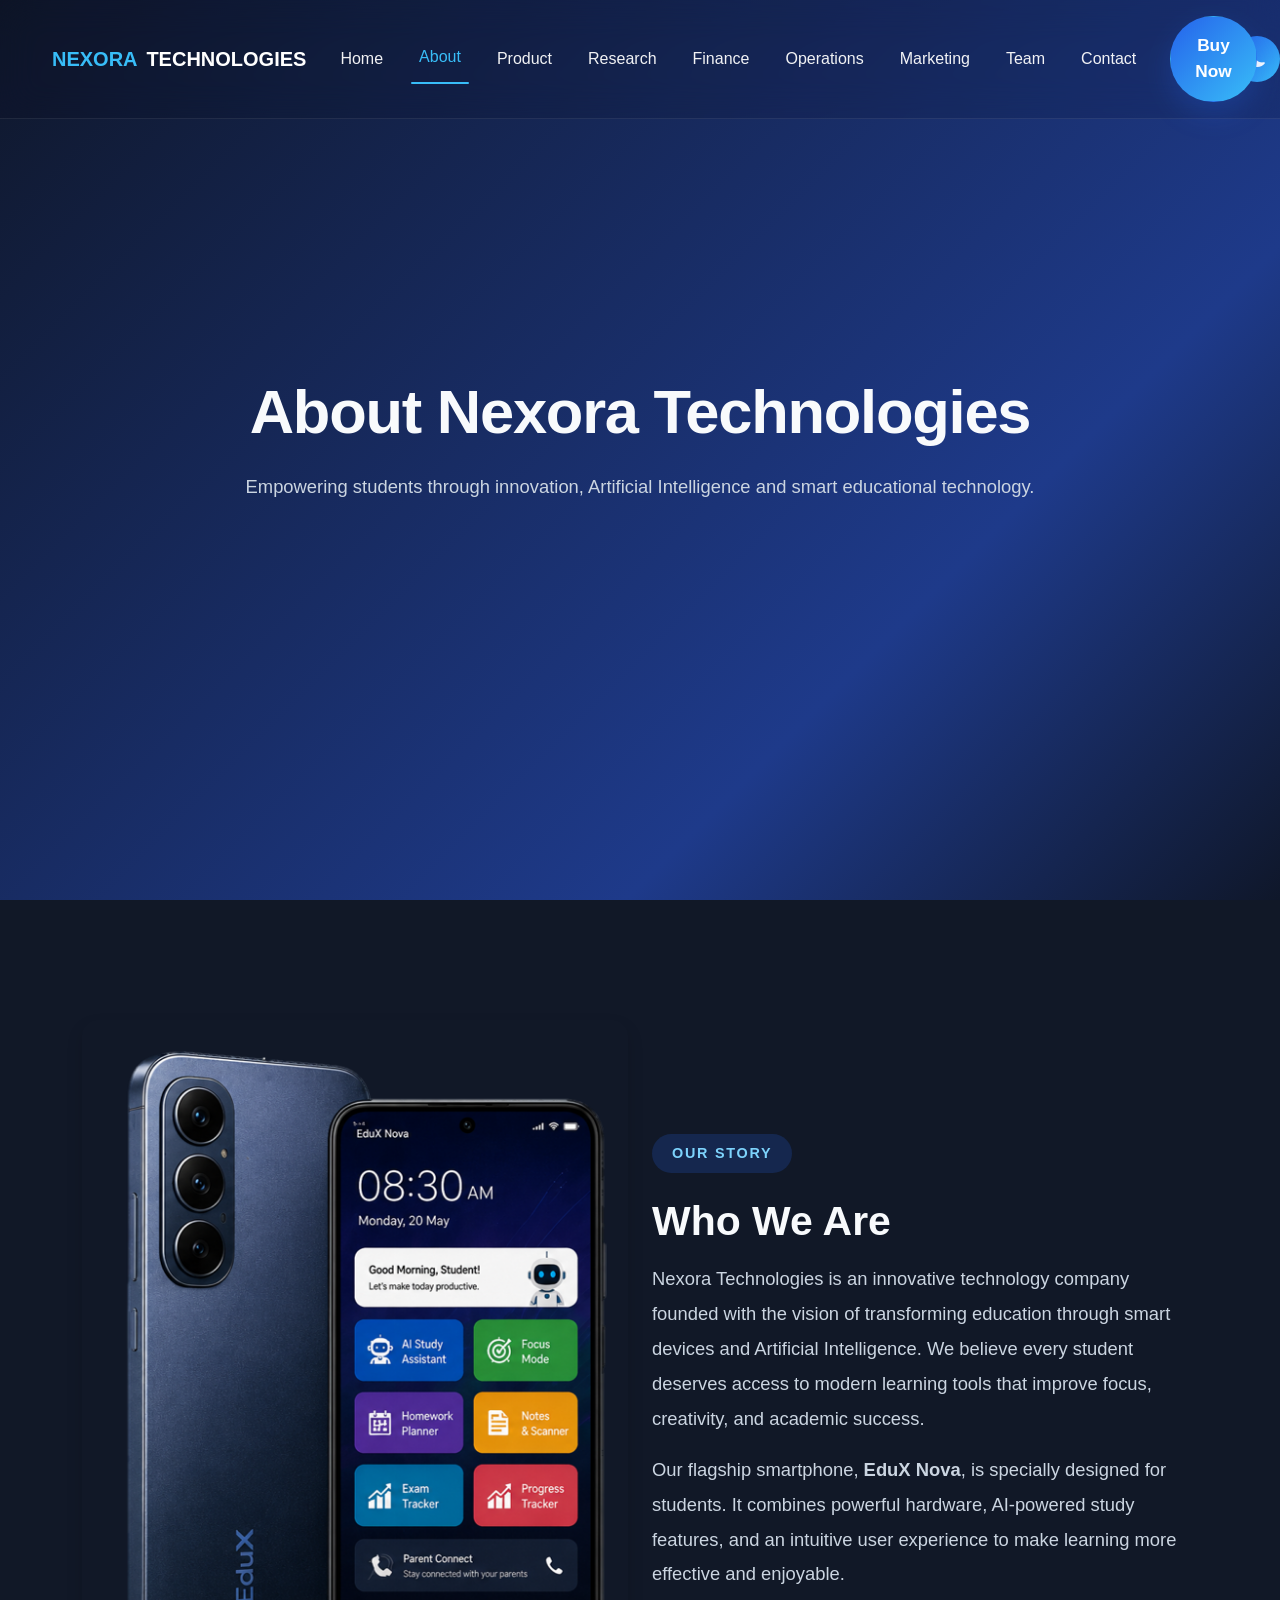
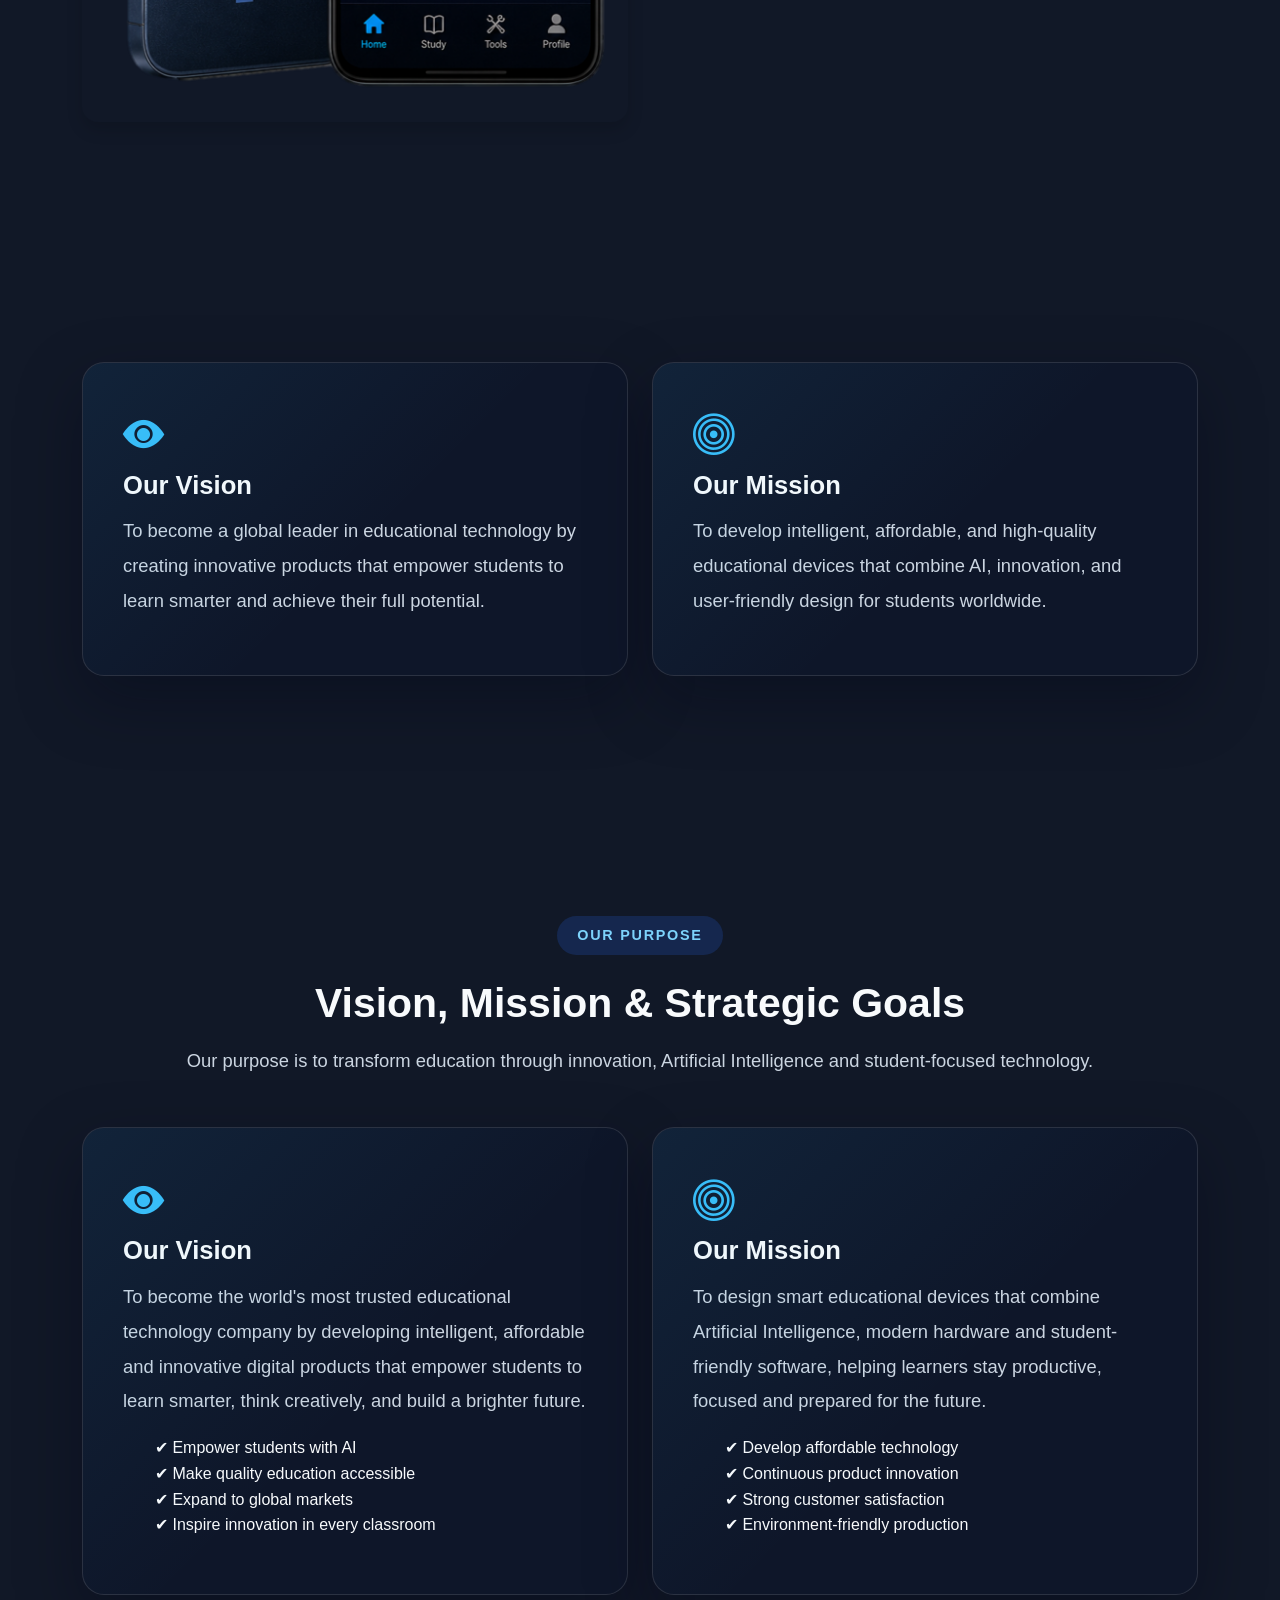
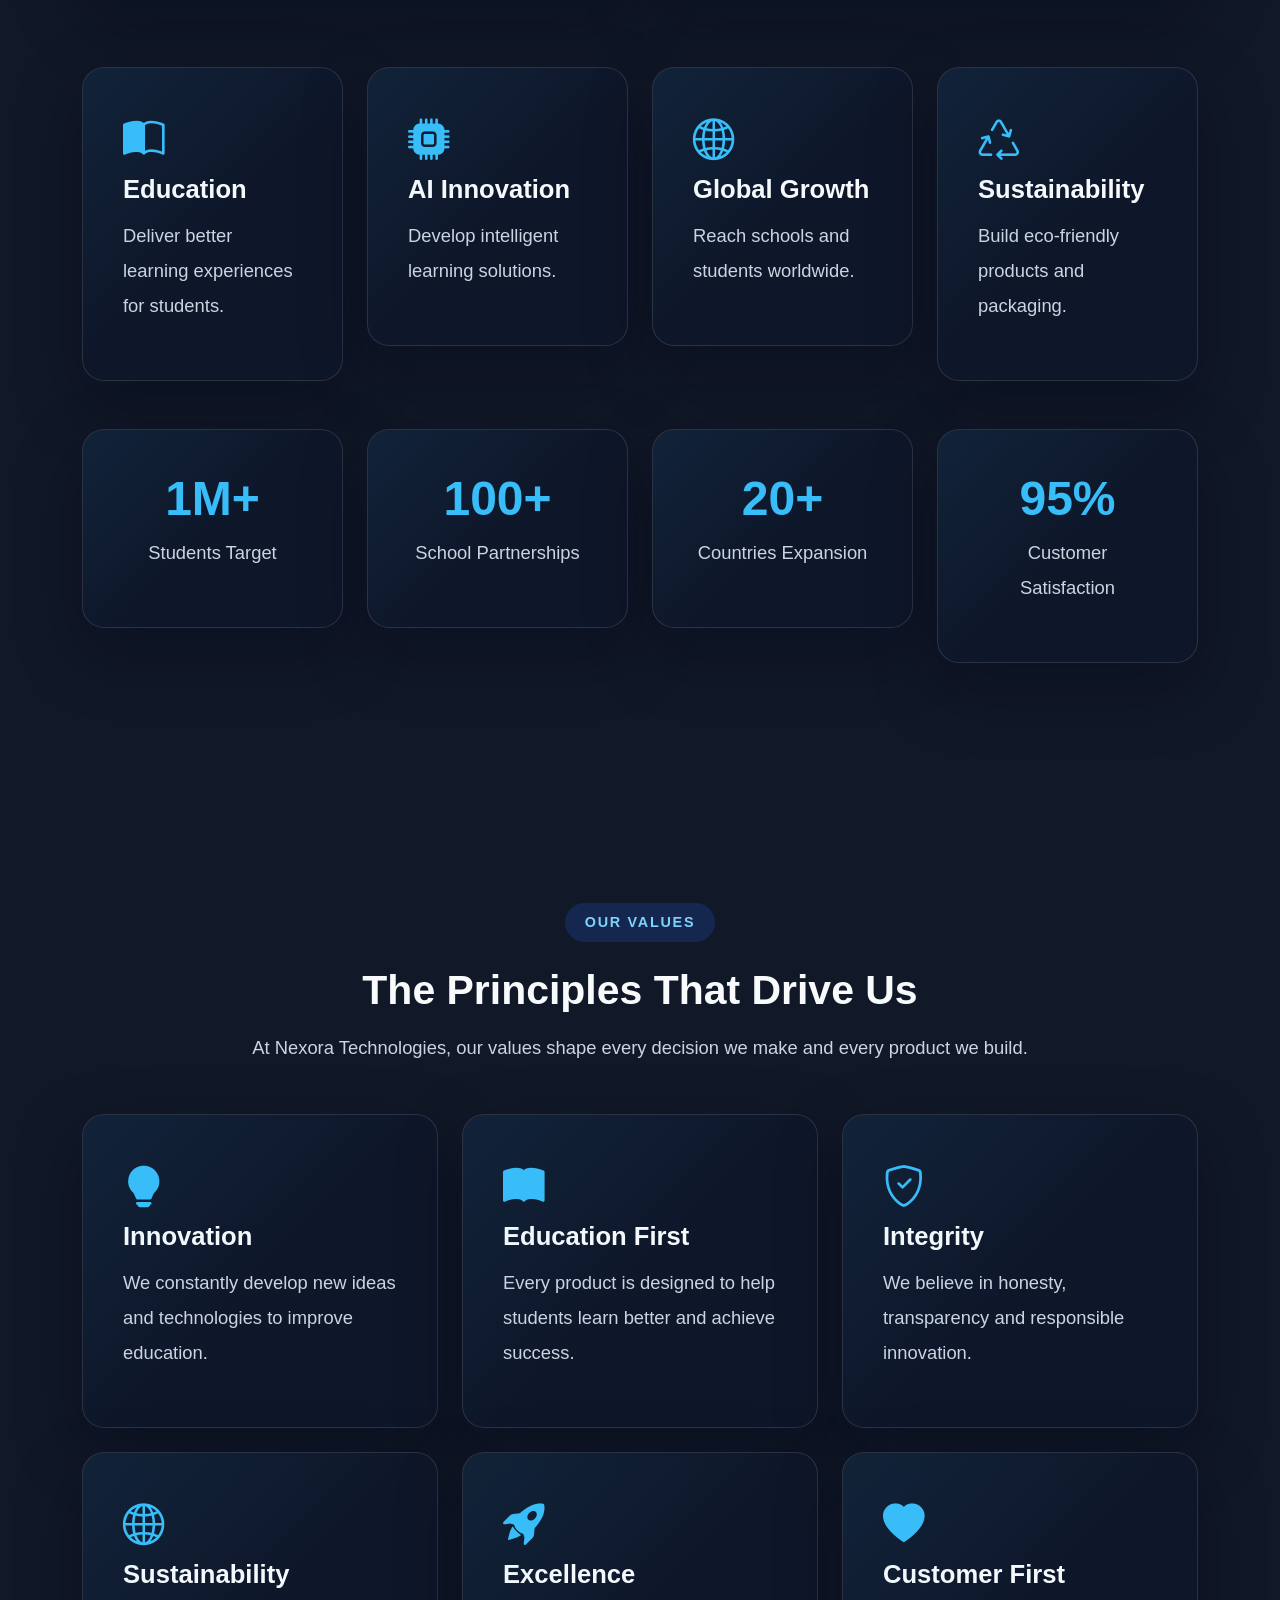
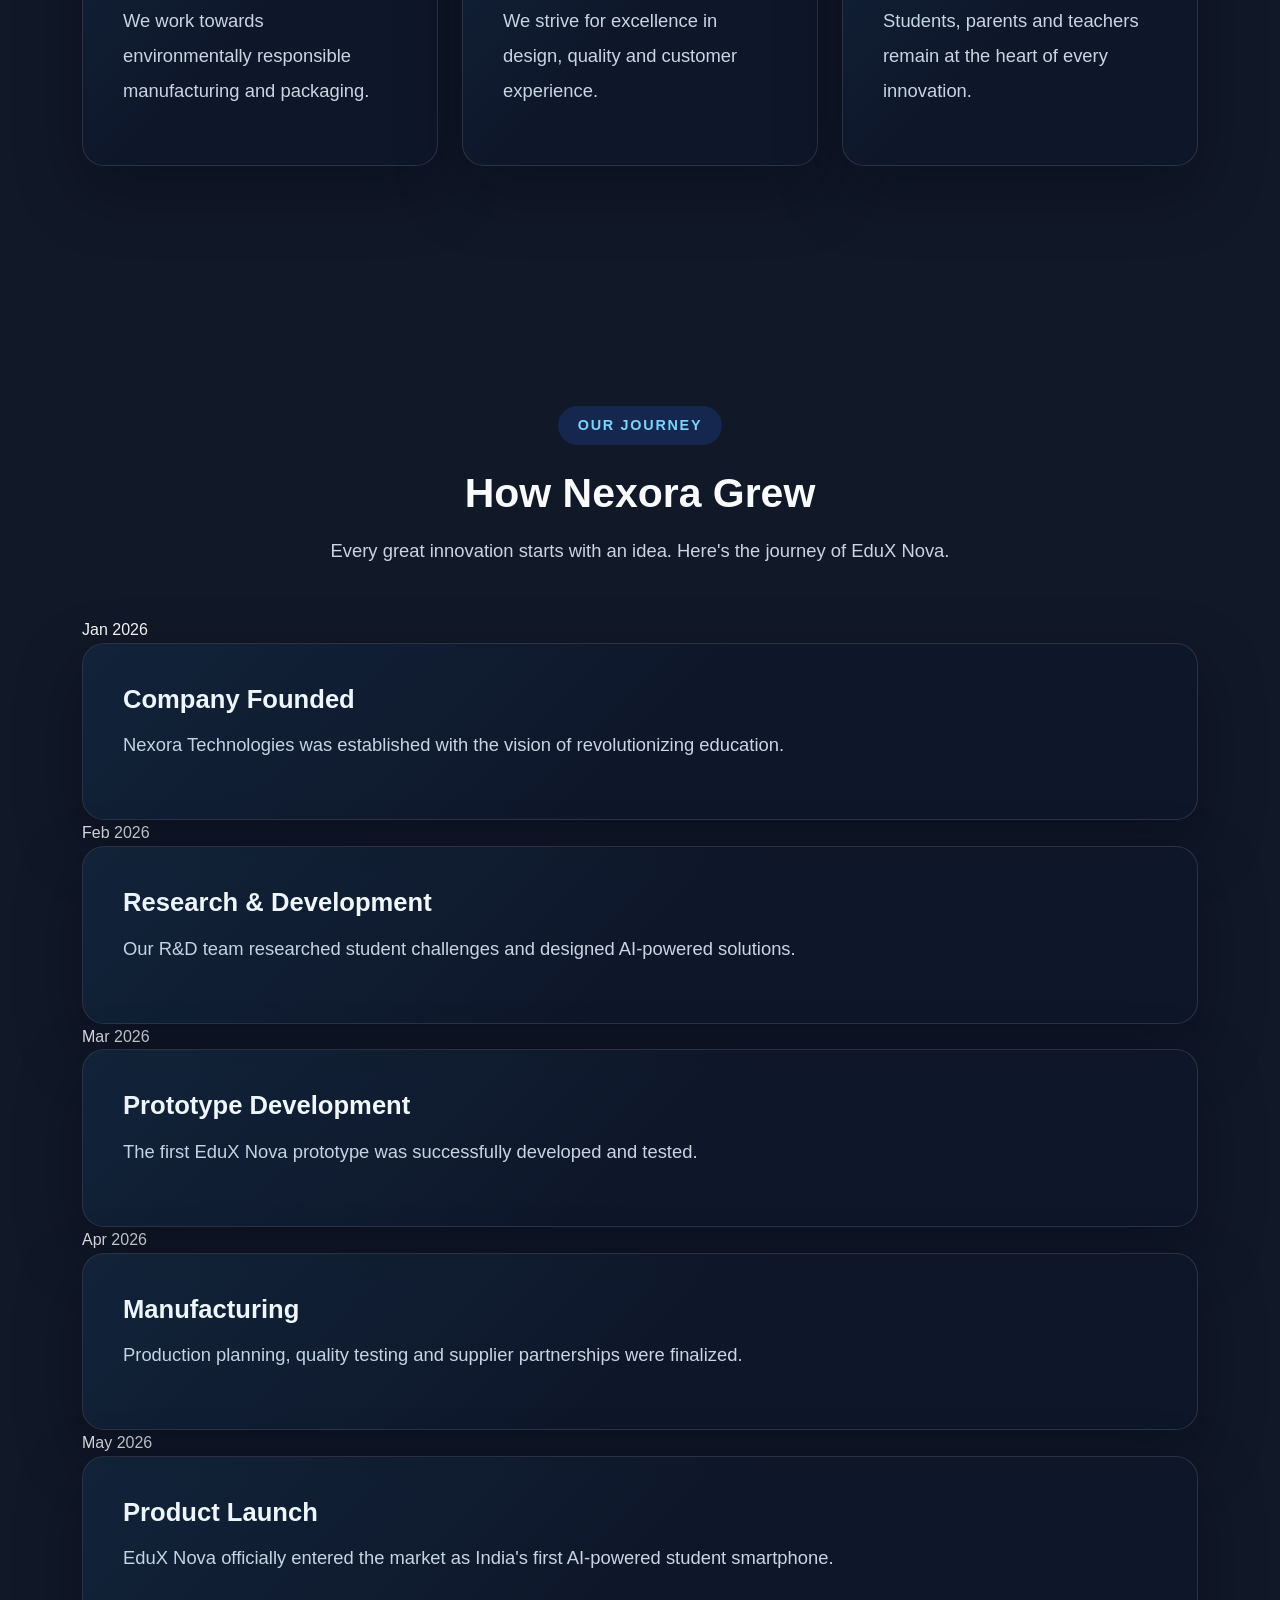
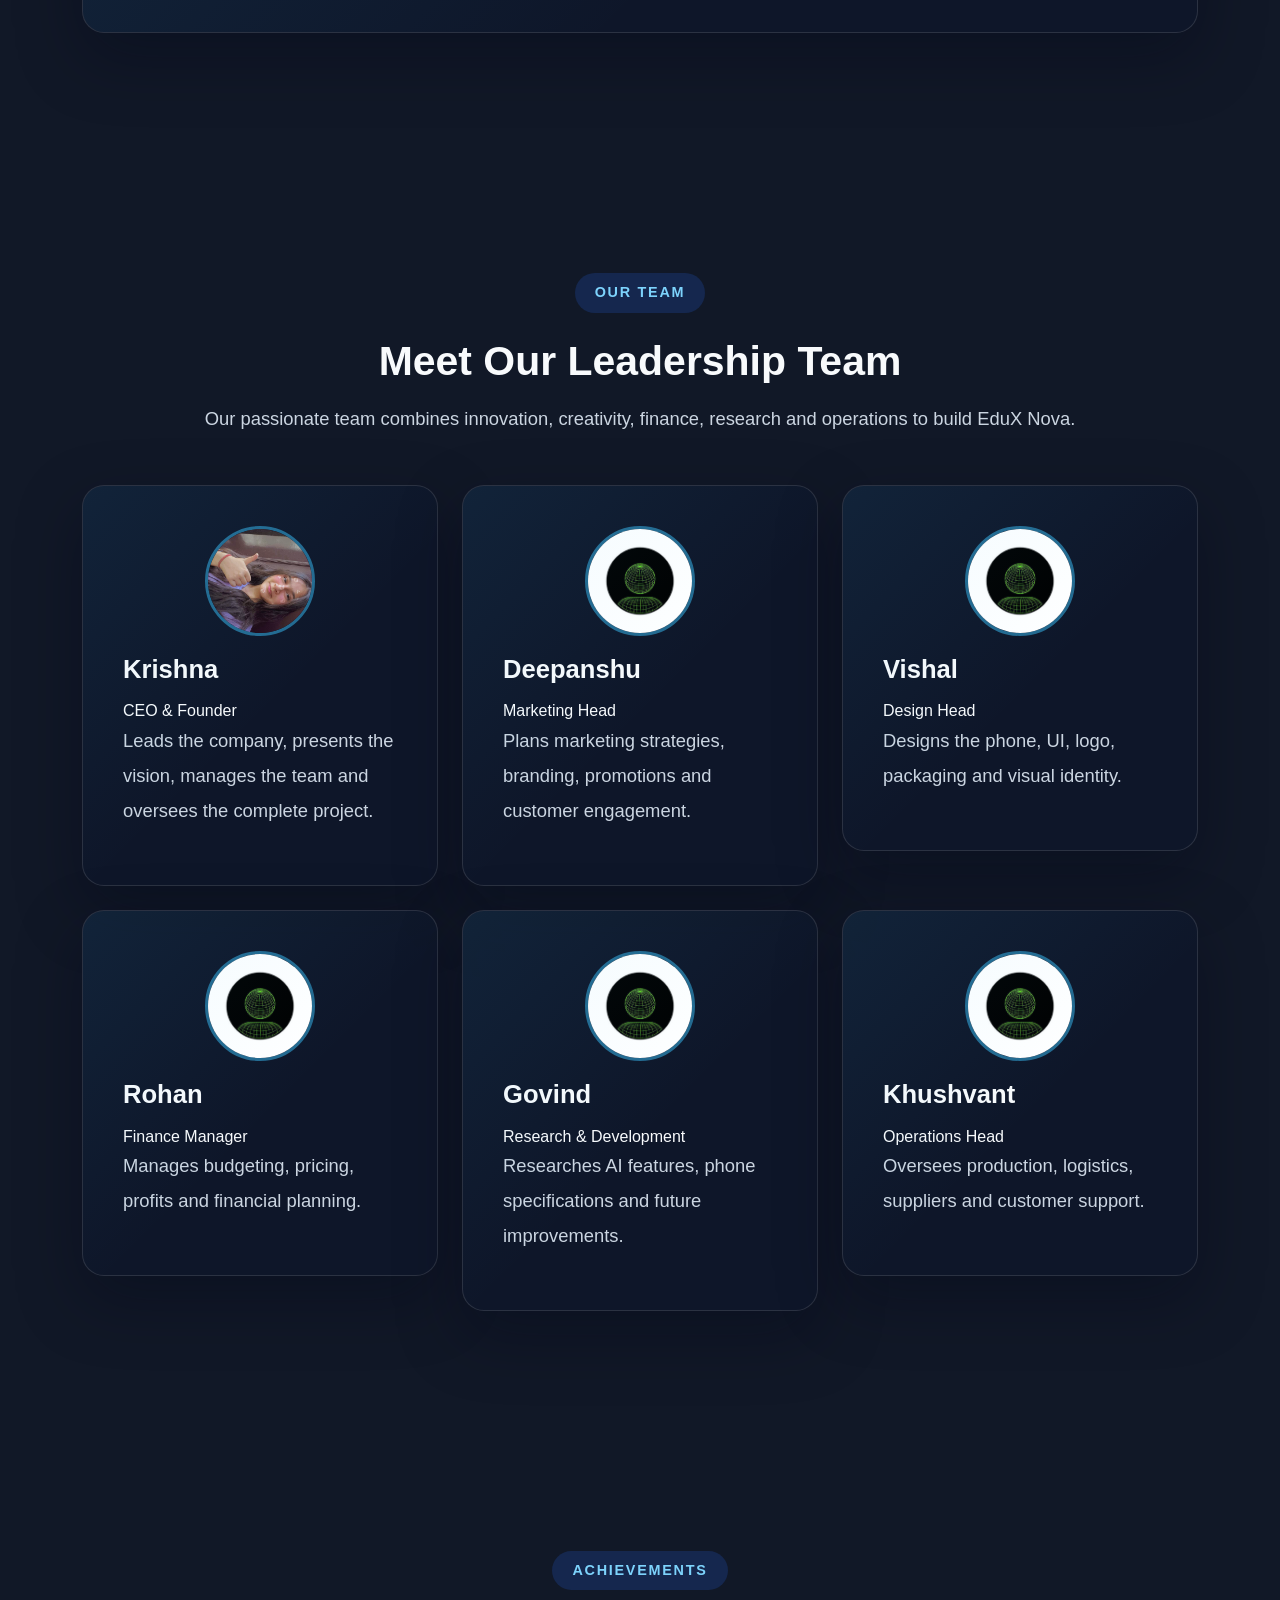
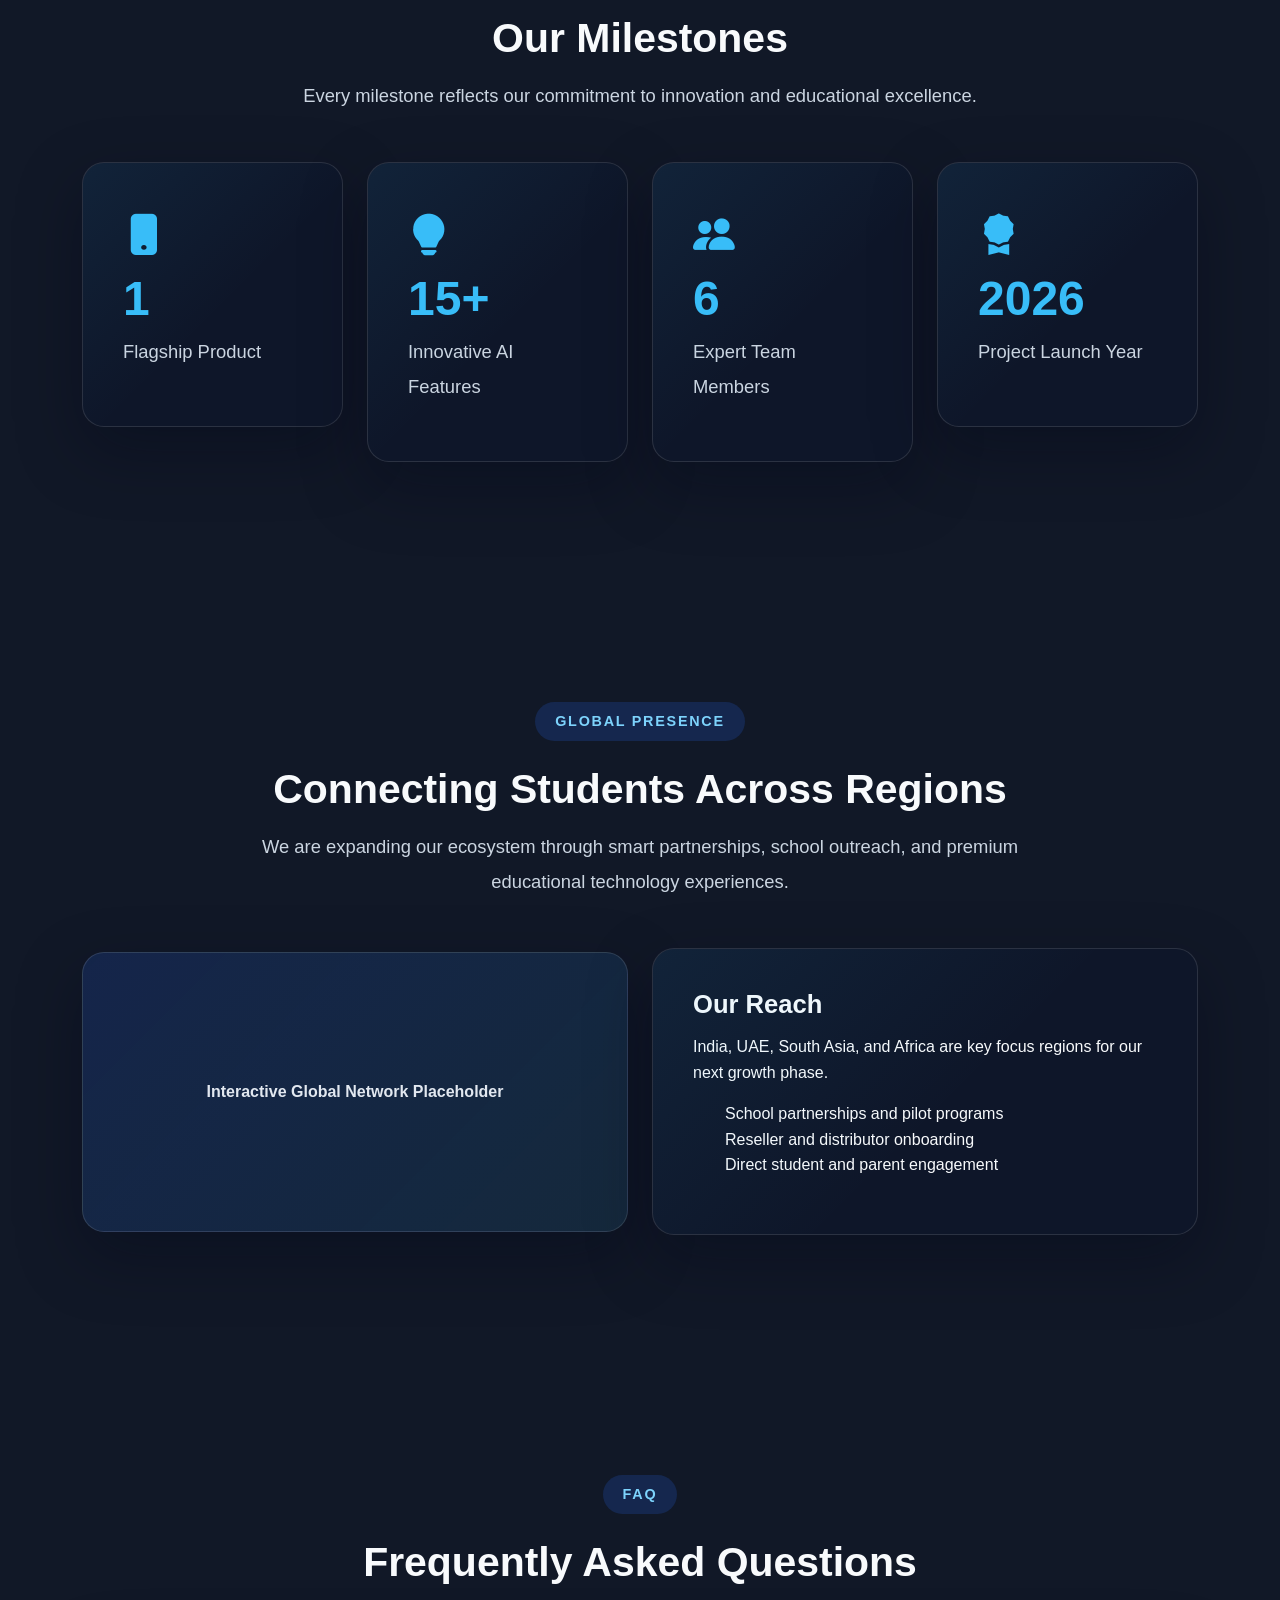
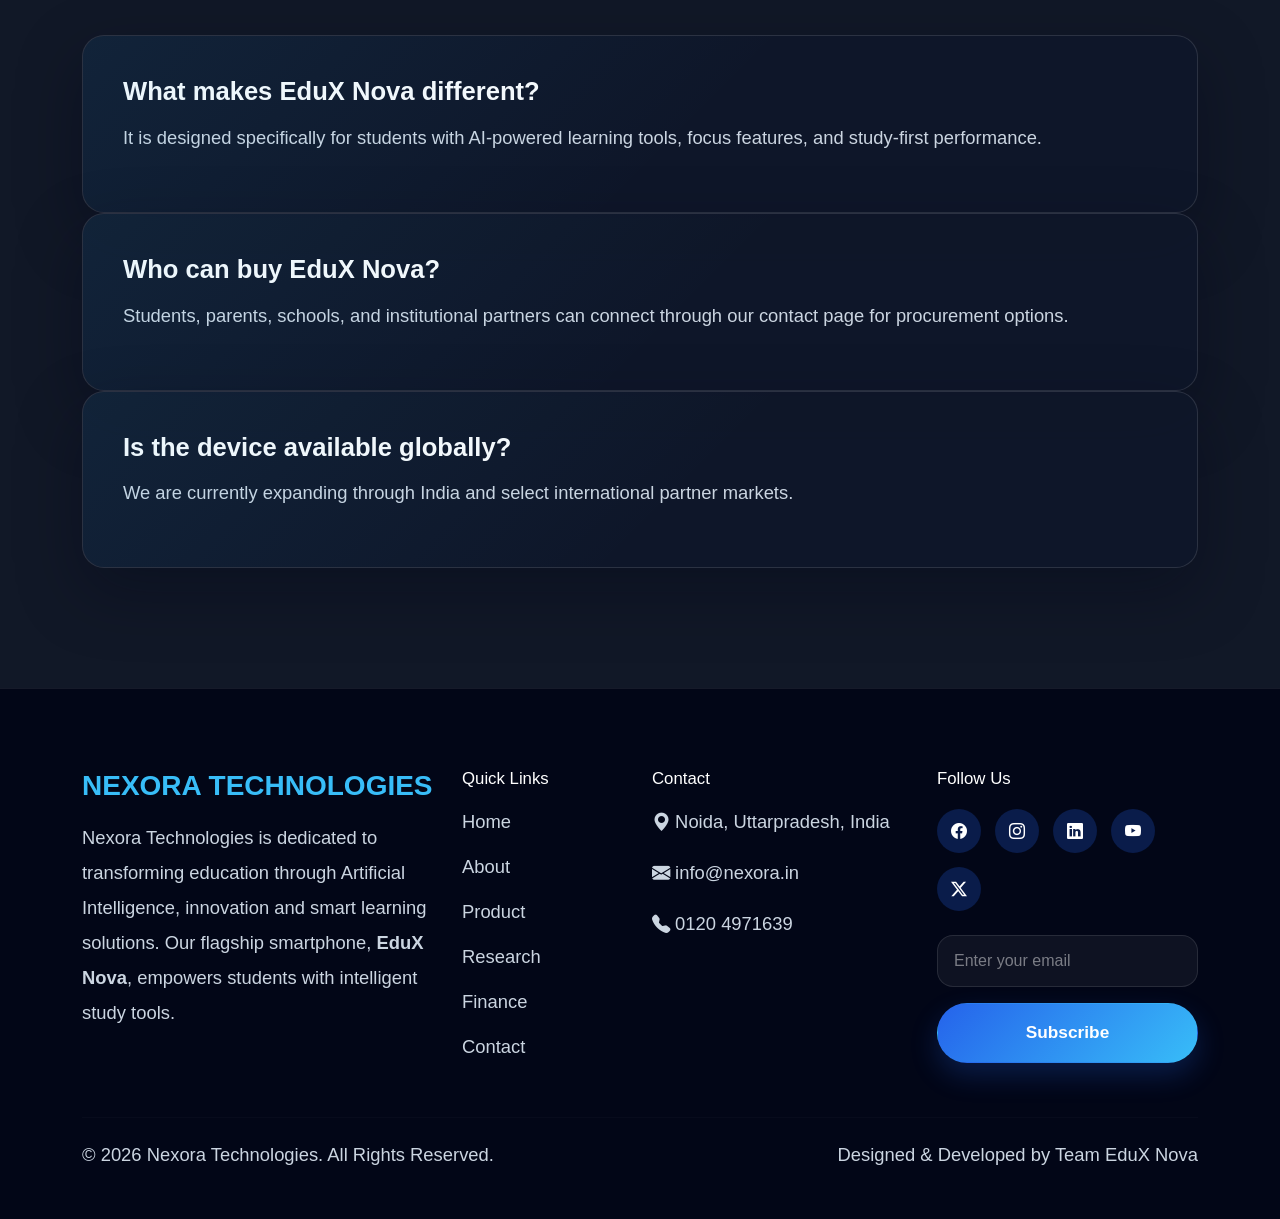
==== commit a3de4d47: "Refactor" ====
--- a/about.html
+++ b/about.html
@@ -549,7 +549,7 @@
 
                 <div class="leader-card">
 
-                    <img src="https://i.pravatar.cc/300?img=12" alt="Krishna" class="leader-img">
+                    <img src="images/SK_29.jpeg" alt="Krishna" class="leader-img">
 
                     <h4>Krishna</h4>
 
@@ -570,7 +570,7 @@
 
                 <div class="leader-card">
 
-                    <img src="https://i.pravatar.cc/300?img=25" alt="Deepanshu" class="leader-img">
+                    <img src="images/team.png" alt="Deepanshu" class="leader-img">
 
                     <h4>Deepanshu</h4>
 
@@ -593,7 +593,7 @@
 
                 <div class="leader-card">
 
-                    <img src="https://i.pravatar.cc/300?img=32" alt="Vishal" class="leader-img">
+                    <img src="images/team.png" alt="Vishal" class="leader-img">
 
                     <h4>Vishal</h4>
 
@@ -616,7 +616,7 @@
 
                 <div class="leader-card">
 
-                    <img src="https://i.pravatar.cc/300?img=45" alt="Rohan" class="leader-img">
+                    <img src="images/team.png" alt="Rohan" class="leader-img">
 
                     <h4>Rohan</h4>
 
@@ -639,7 +639,7 @@
 
                 <div class="leader-card">
 
-                    <img src="https://i.pravatar.cc/300?img=47" alt="Govind" class="leader-img">
+                    <img src="images/team.png" alt="Govind" class="leader-img">
 
                     <h4>Govind</h4>
 
@@ -662,7 +662,7 @@
 
                 <div class="leader-card">
 
-                    <img src="https://i.pravatar.cc/300?img=50" alt="Khushvant" class="leader-img">
+                    <img src="images/team.png" alt="Khushvant" class="leader-img">
 
                     <h4>Khushvant</h4>
 
@@ -844,11 +844,11 @@
 
                 <h5>Contact</h5>
 
-                <p><i class="bi bi-geo-alt-fill"></i> Bengaluru, Karnataka, India</p>
+                <p><i class="bi bi-geo-alt-fill"></i> Noida, Uttarpradesh, India</p>
 
                 <p><i class="bi bi-envelope-fill"></i> info@nexora.in</p>
 
-                <p><i class="bi bi-telephone-fill"></i> +91 98765 43210</p>
+                <p><i class="bi bi-telephone-fill"></i> 0120 4971639</p>
 
             </div>
 
@@ -862,7 +862,7 @@
 
                     <a href="#"><i class="bi bi-facebook"></i></a>
 
-                    <a href="#"><i class="bi bi-instagram"></i></a>
+                    <a href="https://www.instagram.com/eduxnova.0/"><i class="bi bi-instagram"></i></a>
 
                     <a href="#"><i class="bi bi-linkedin"></i></a>
 
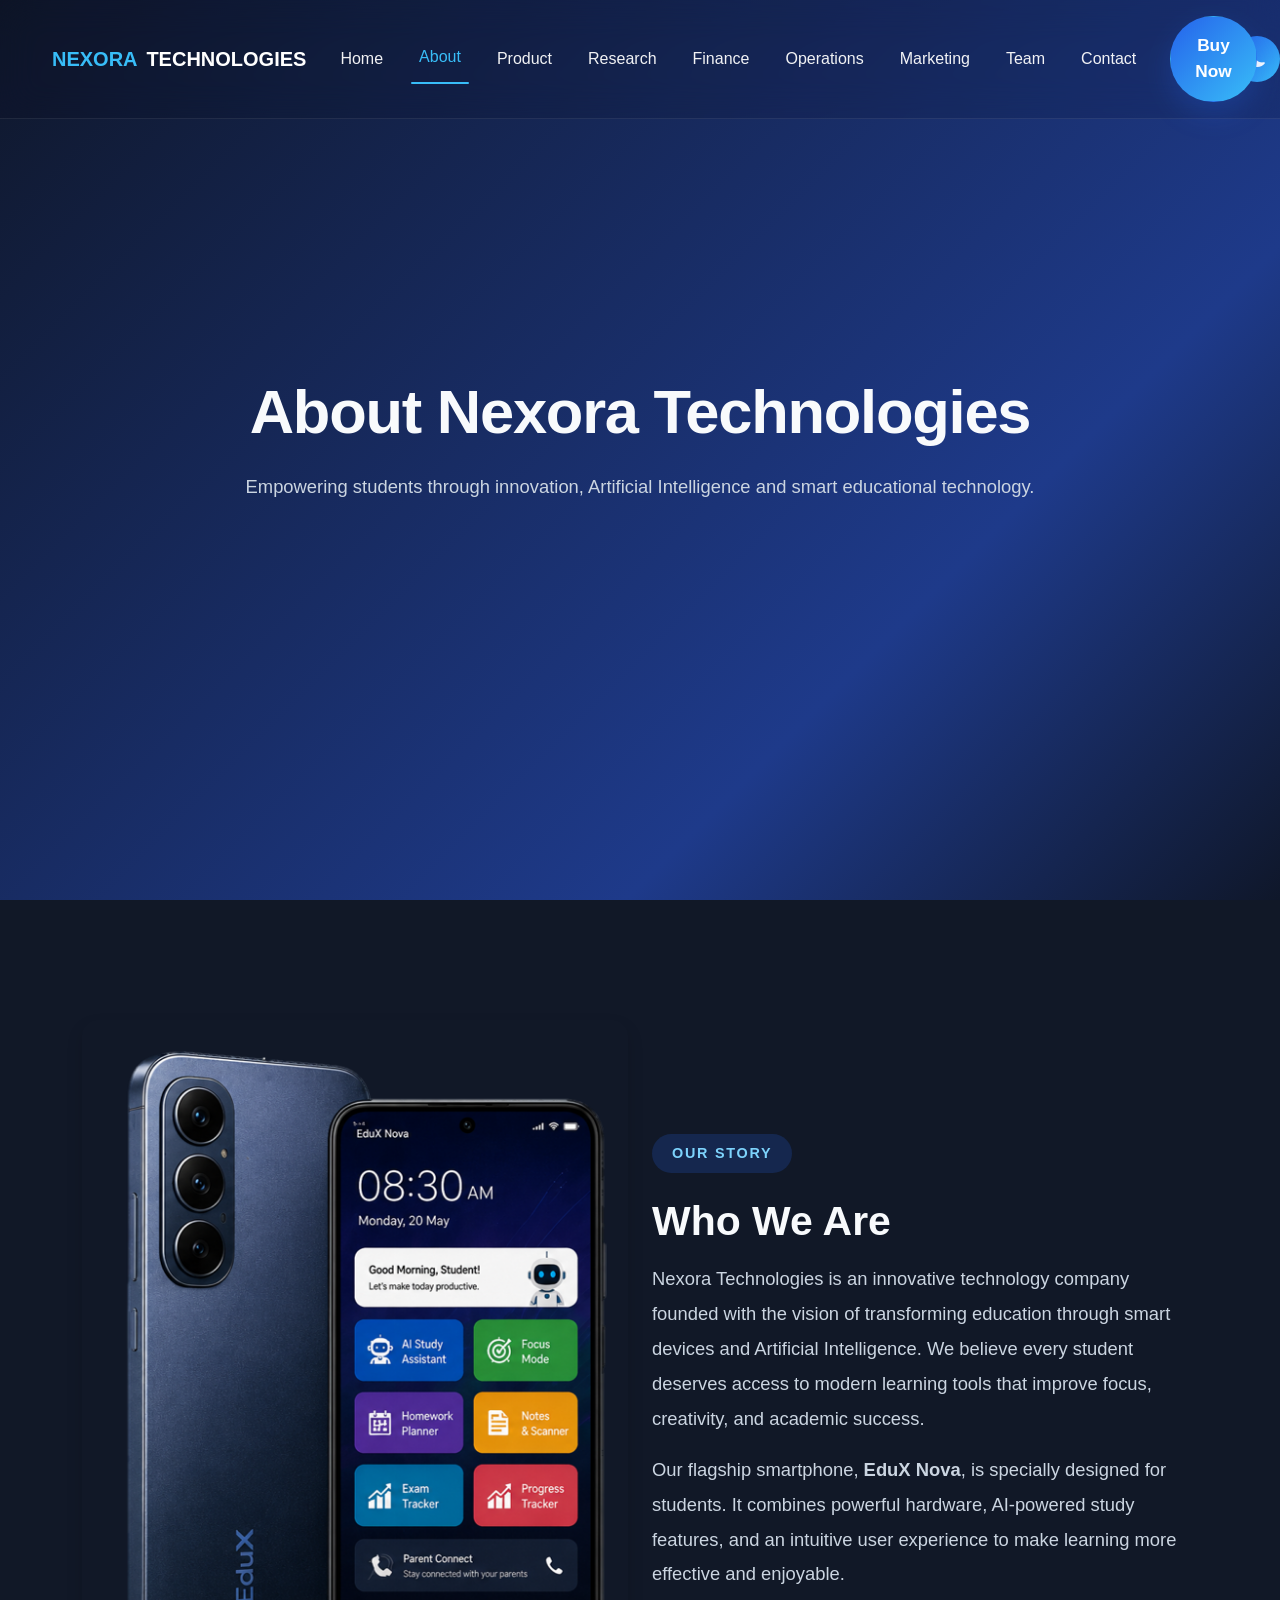
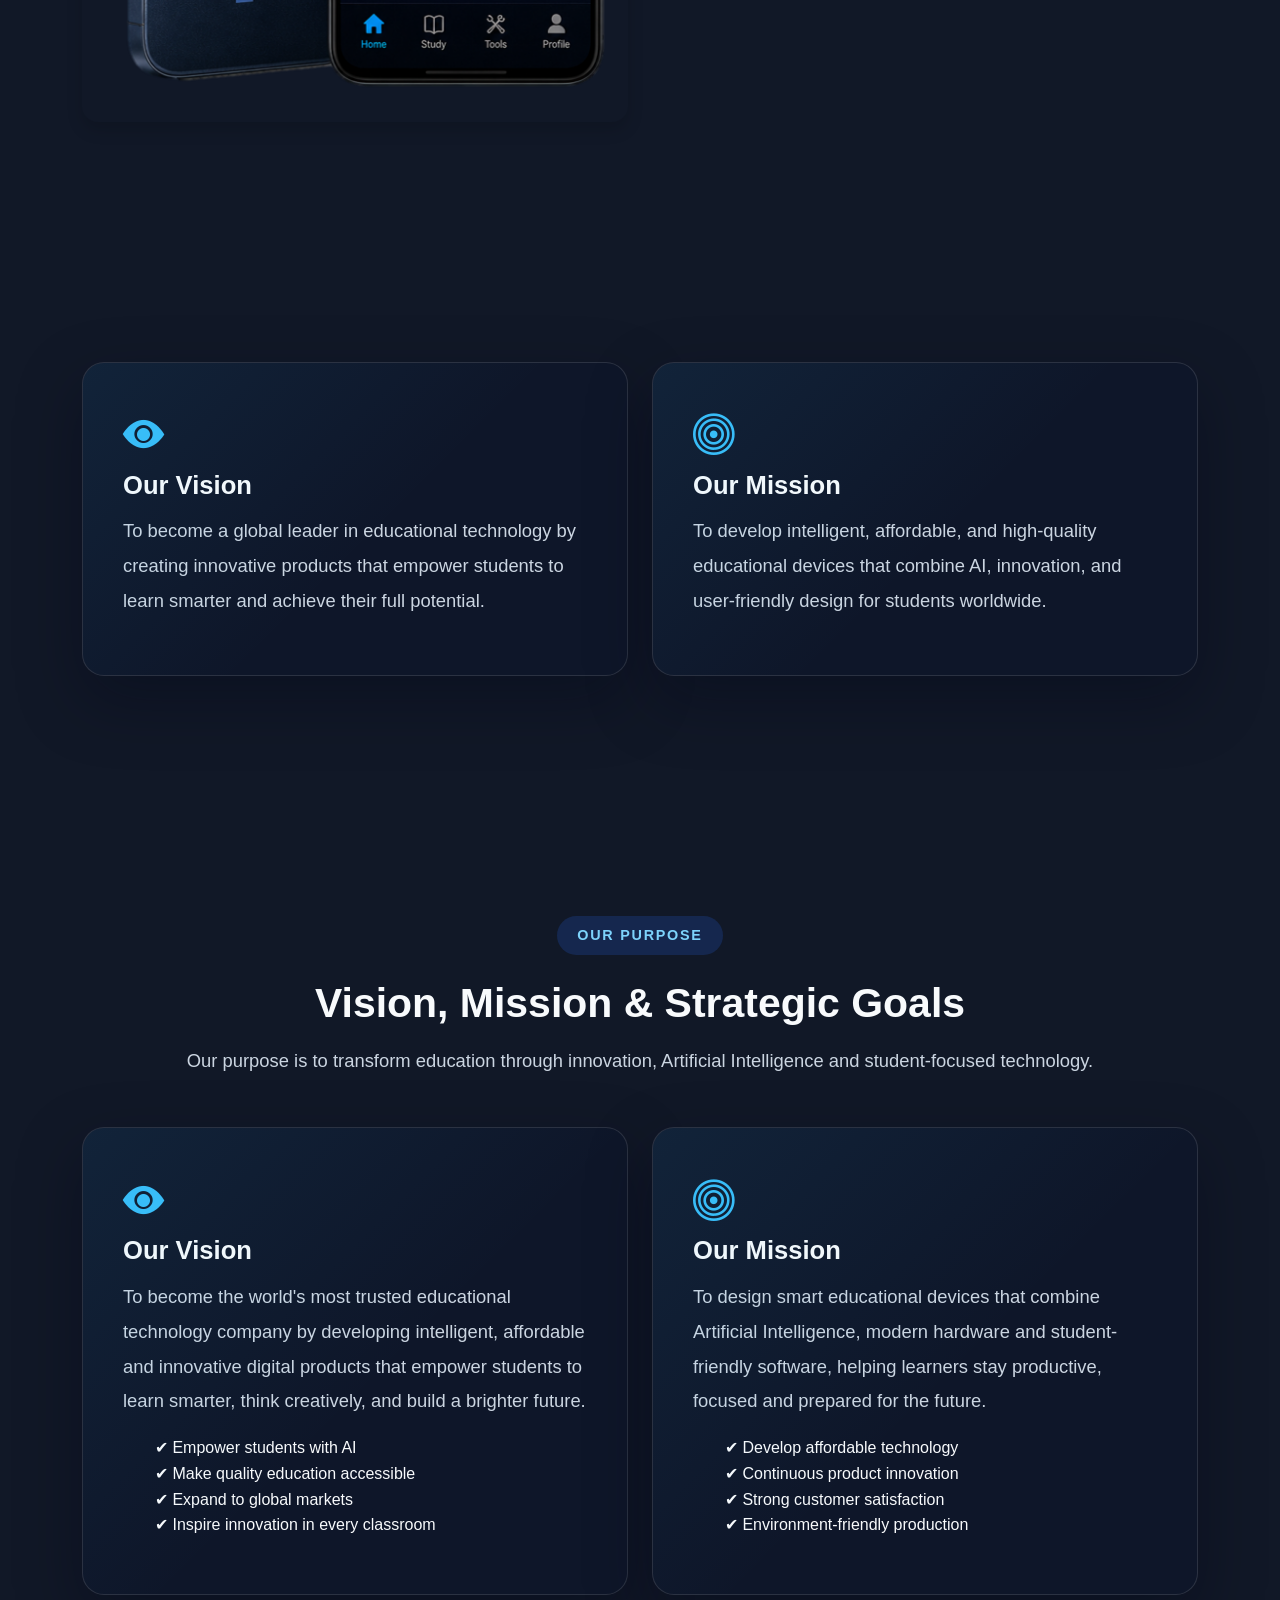
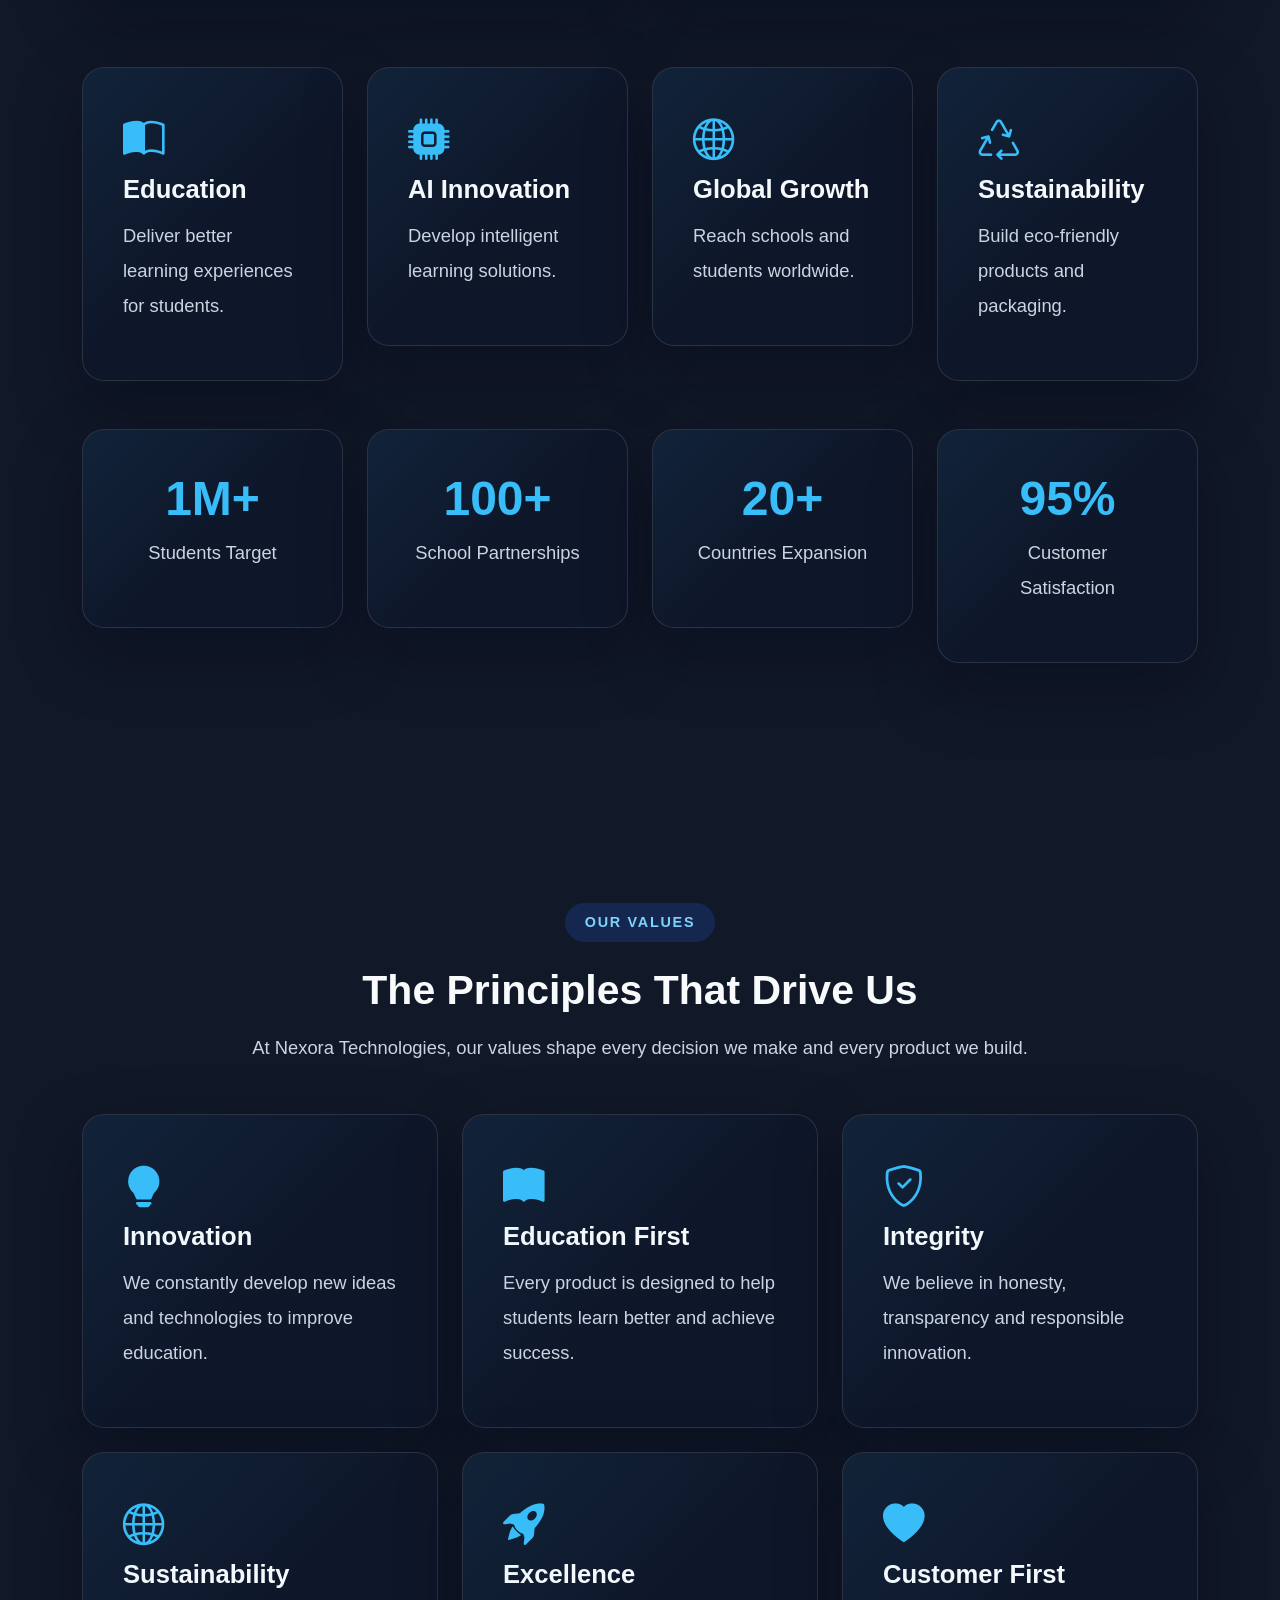
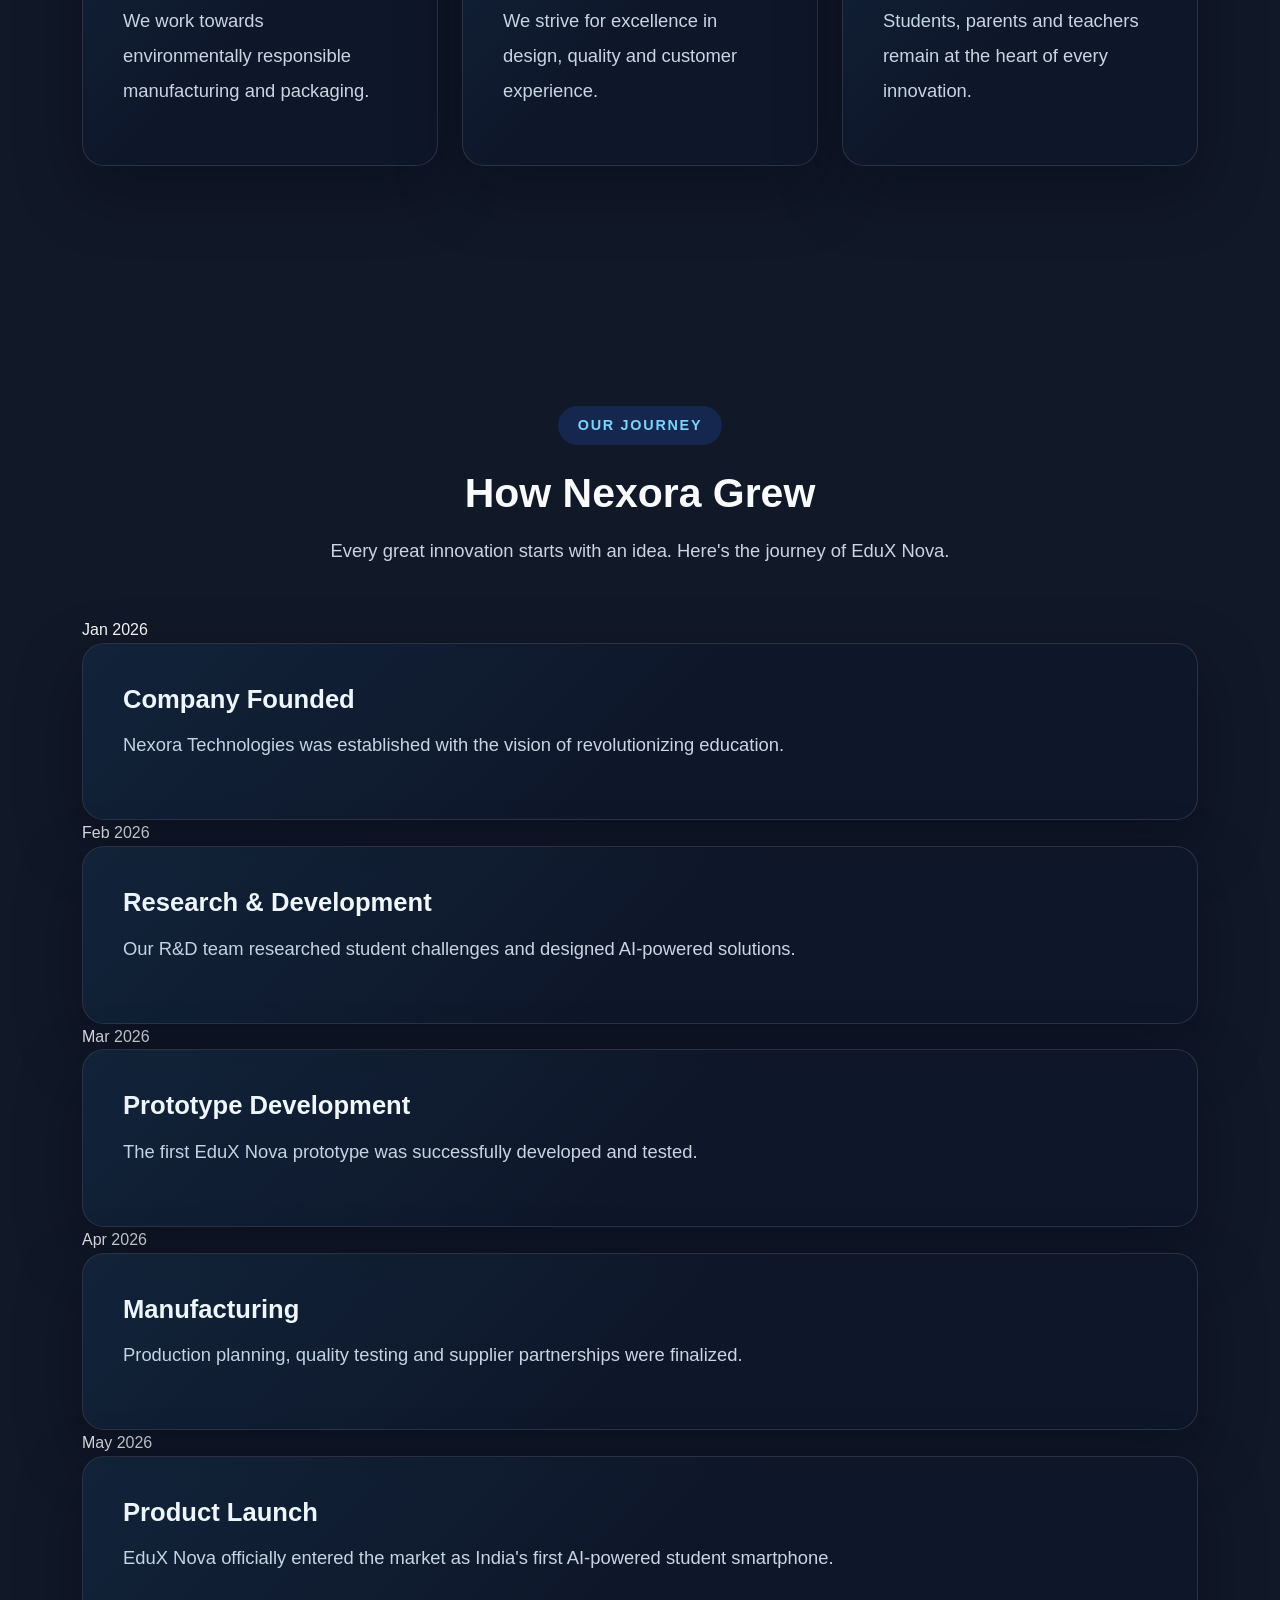
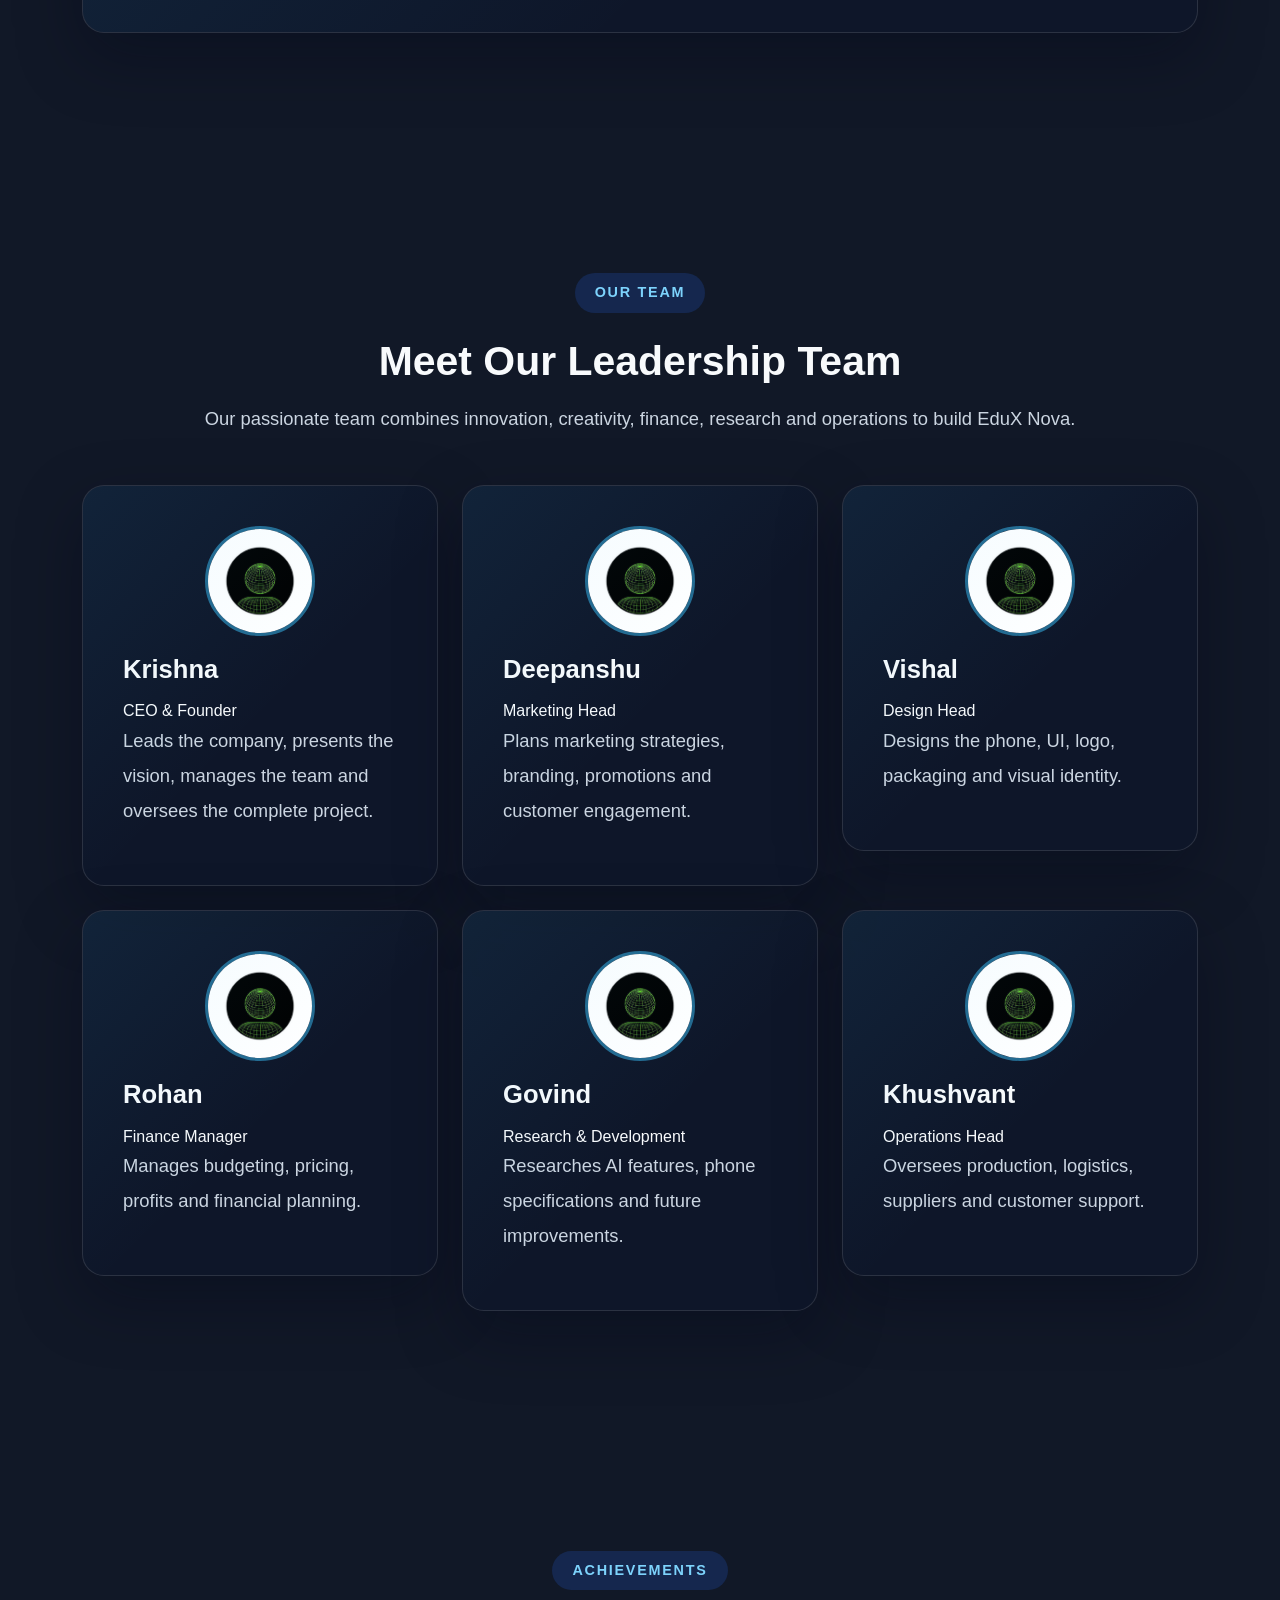
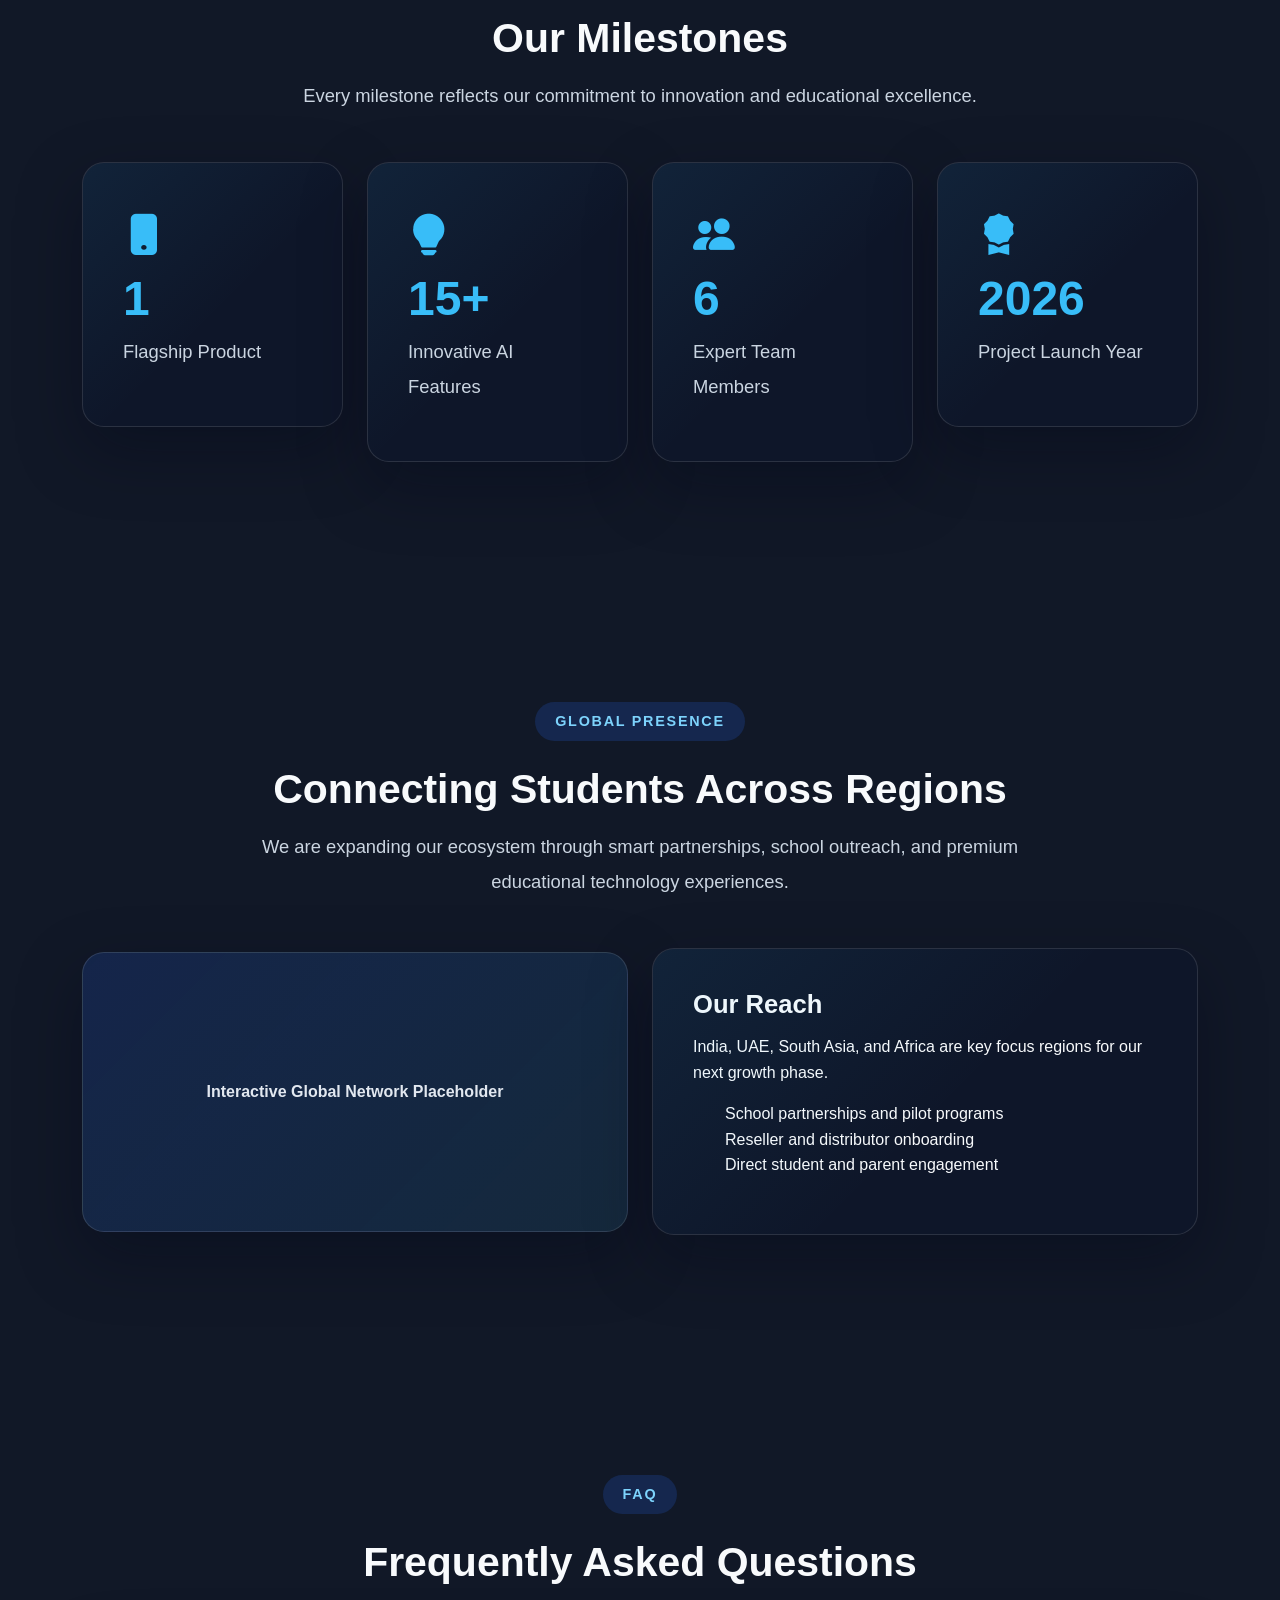
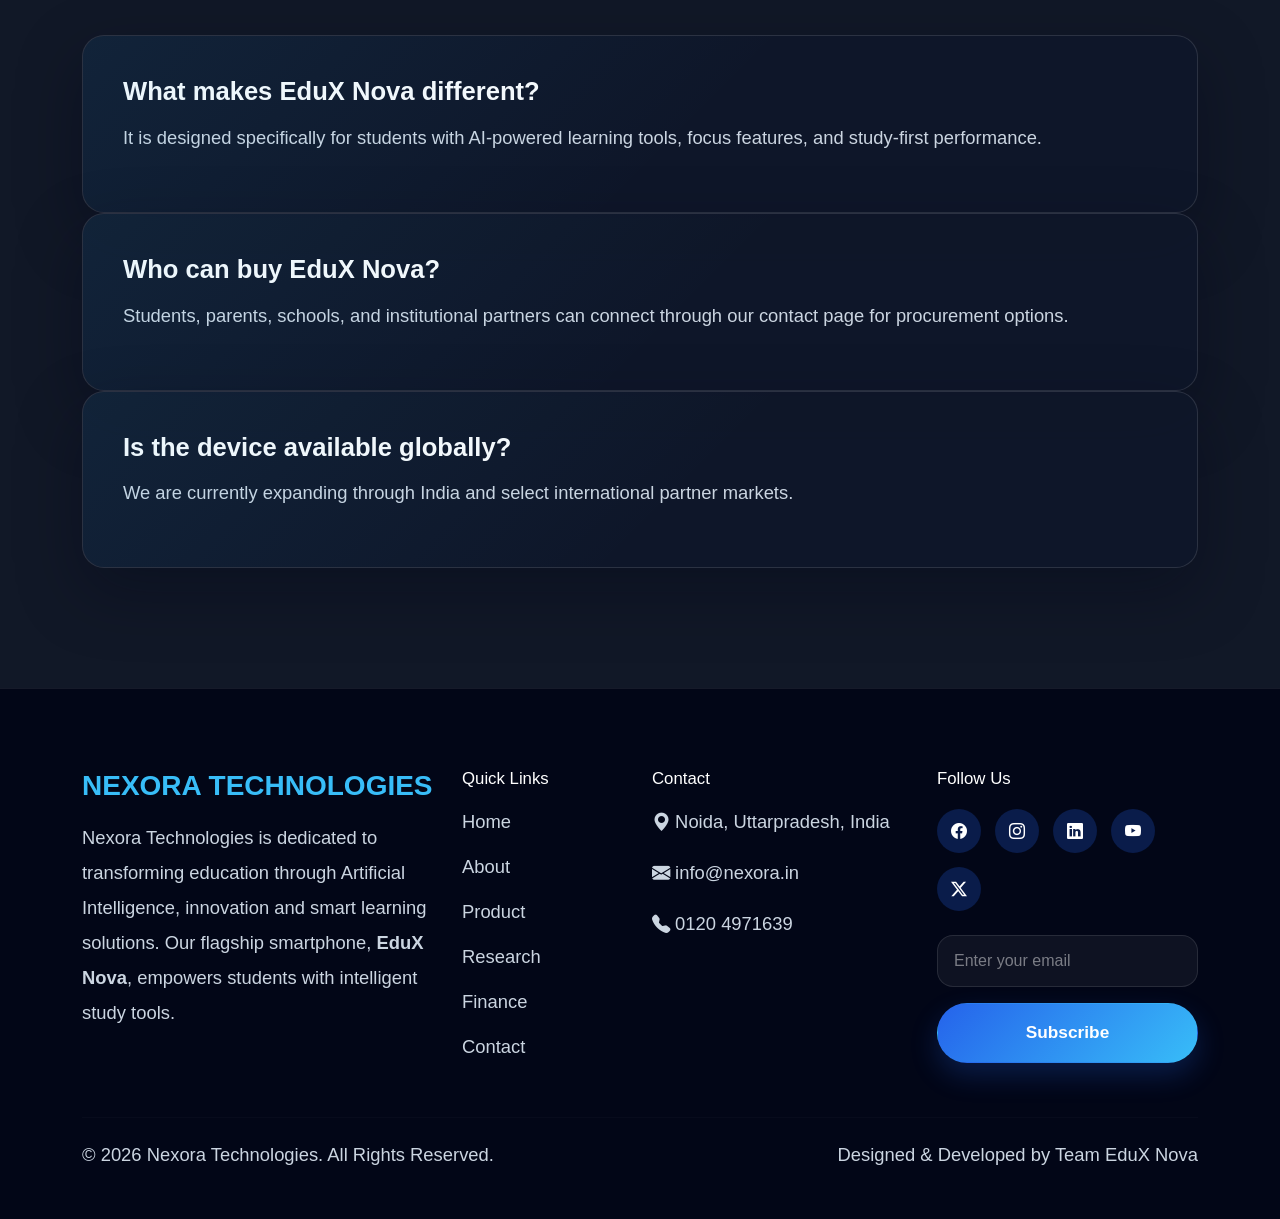
==== commit d15878b7: "adding" ====
--- a/about.html
+++ b/about.html
@@ -549,7 +549,7 @@
 
                 <div class="leader-card">
 
-                    <img src="images/SK_29.jpeg" alt="Krishna" class="leader-img">
+                    <img src="images/team.png" alt="Krishna" class="leader-img">
 
                     <h4>Krishna</h4>
 
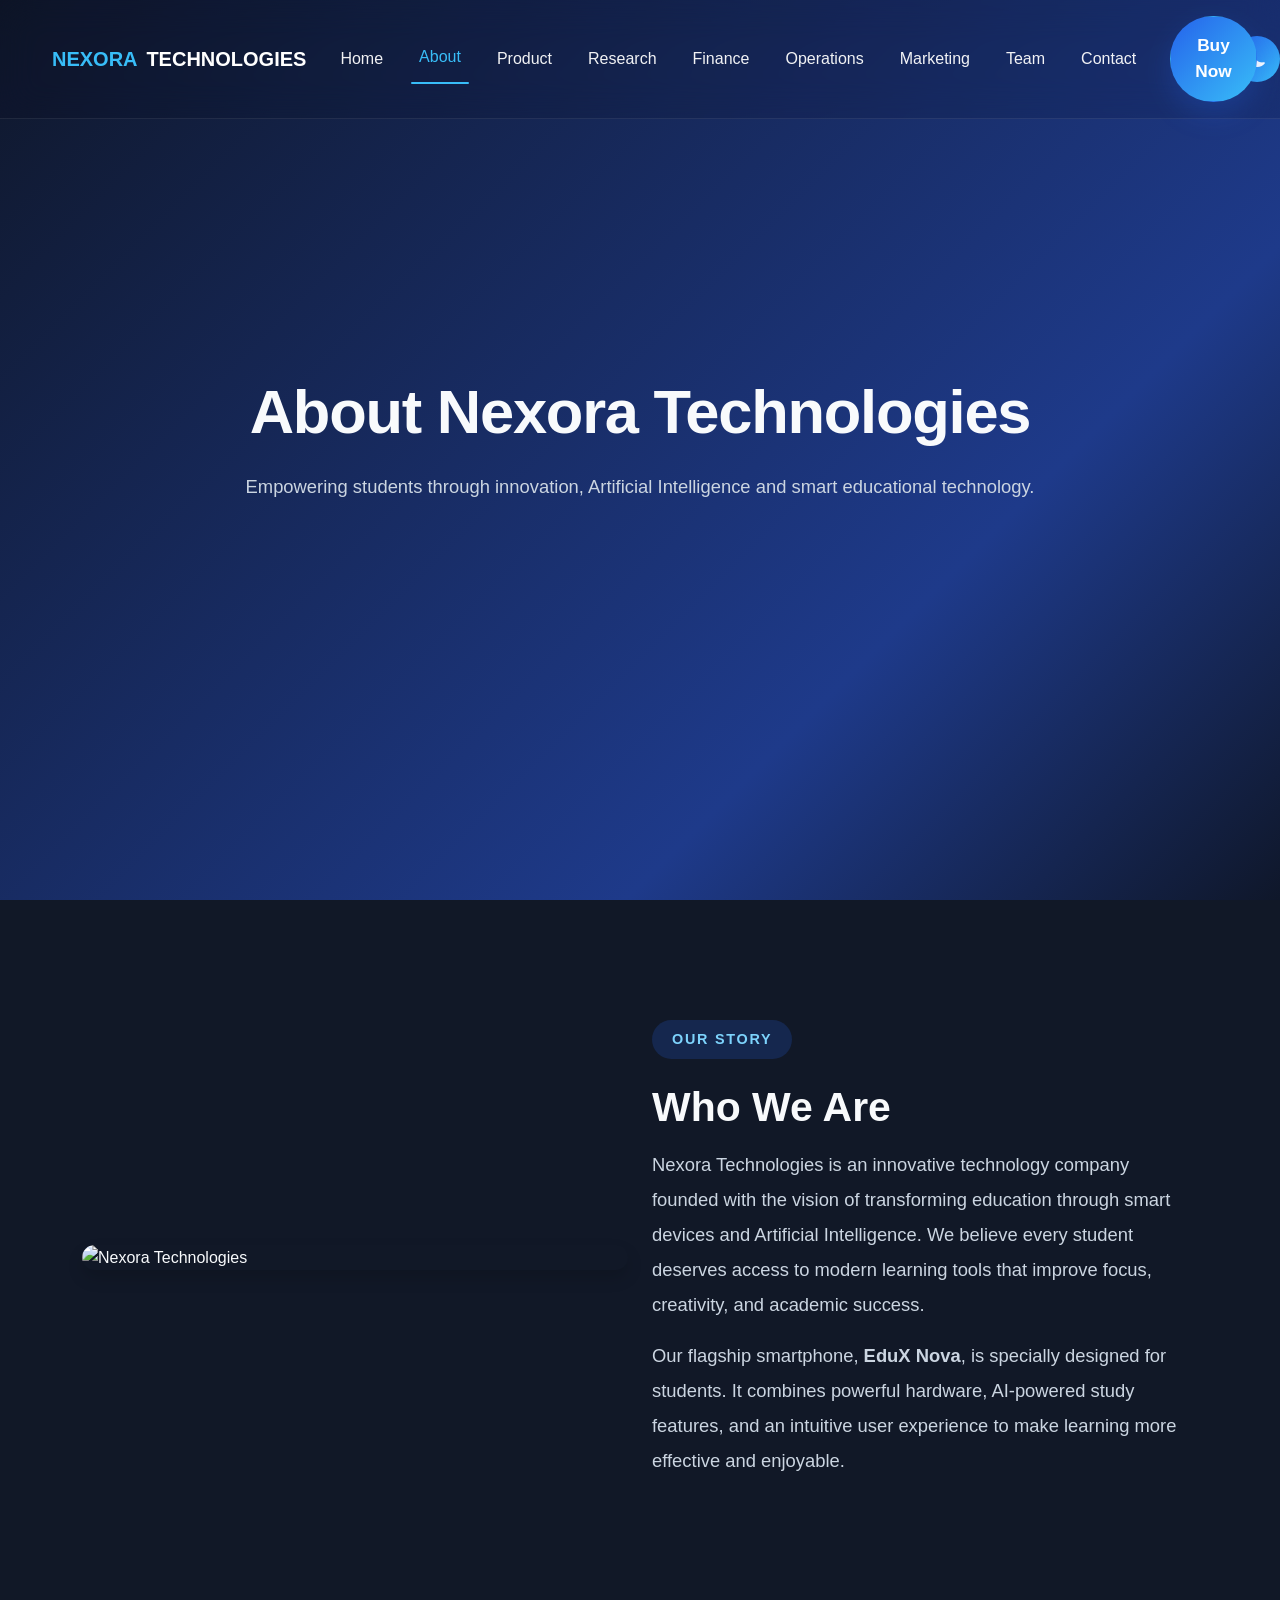
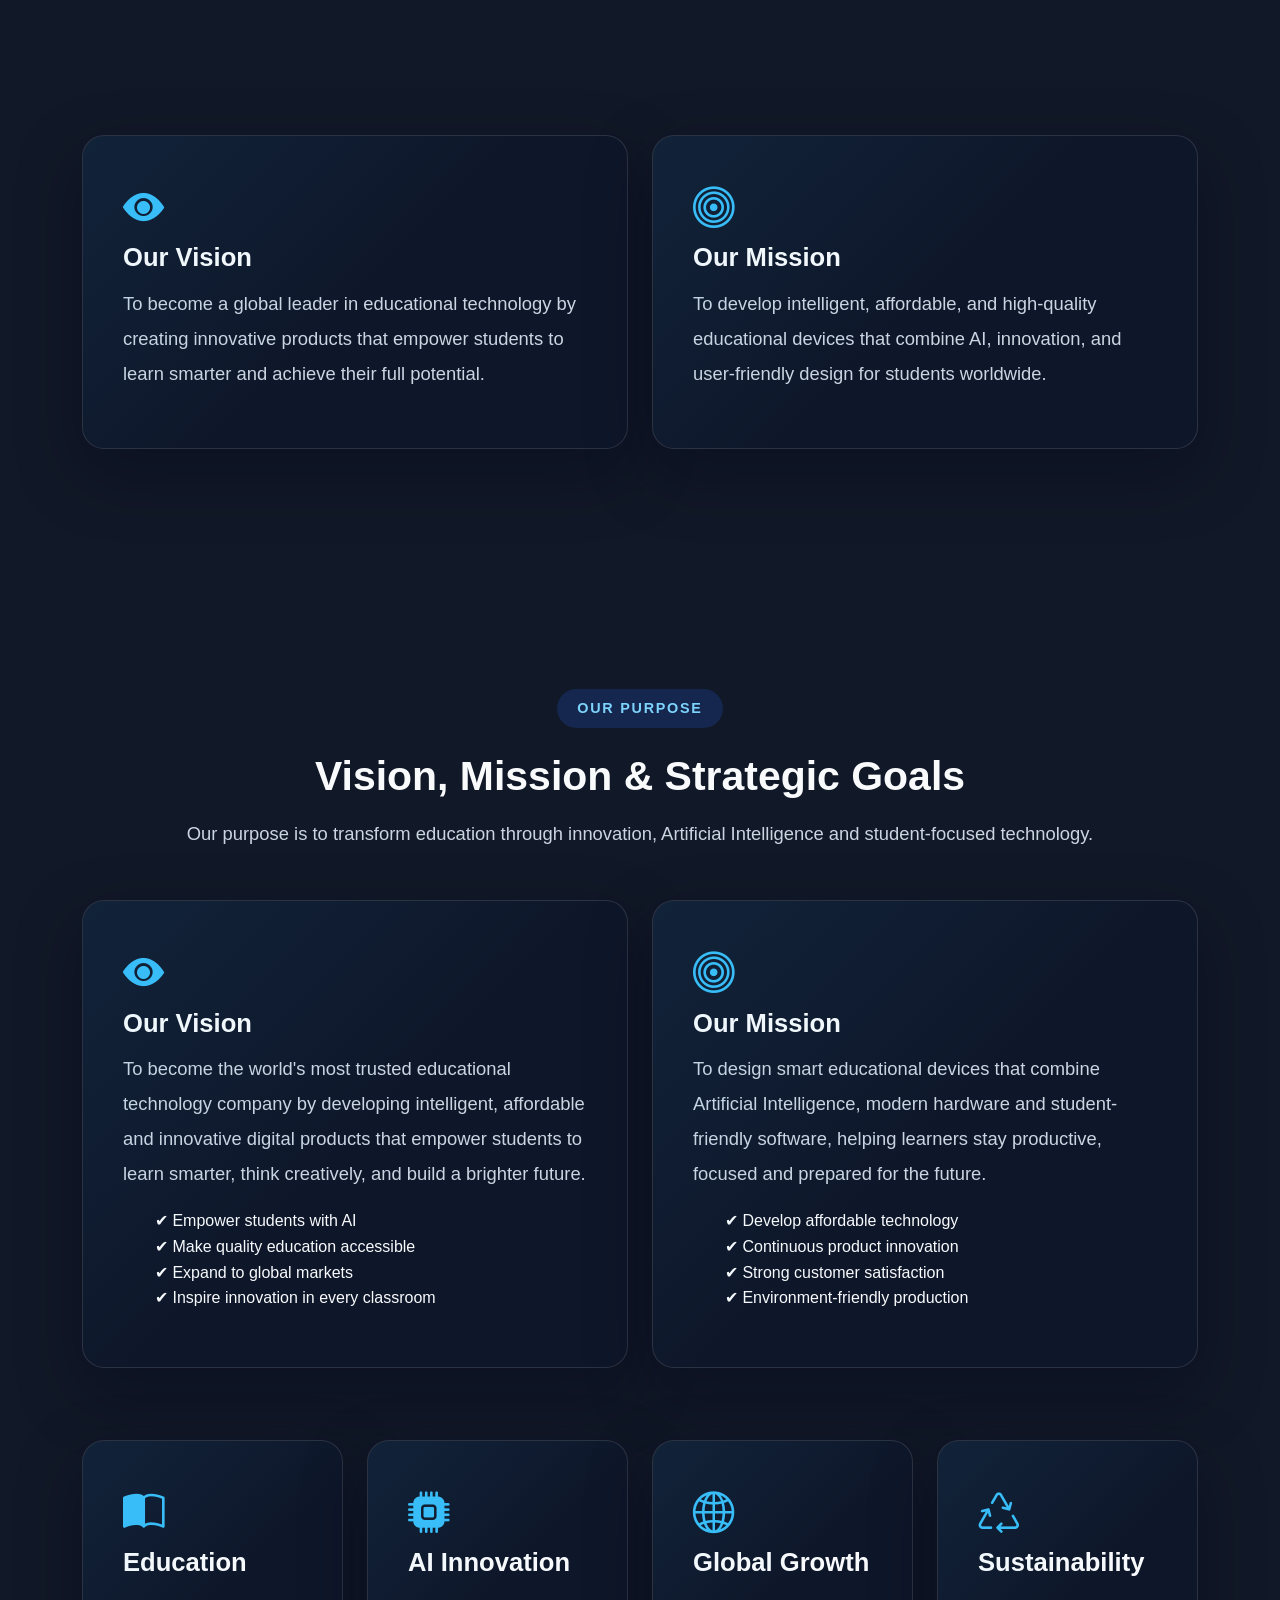
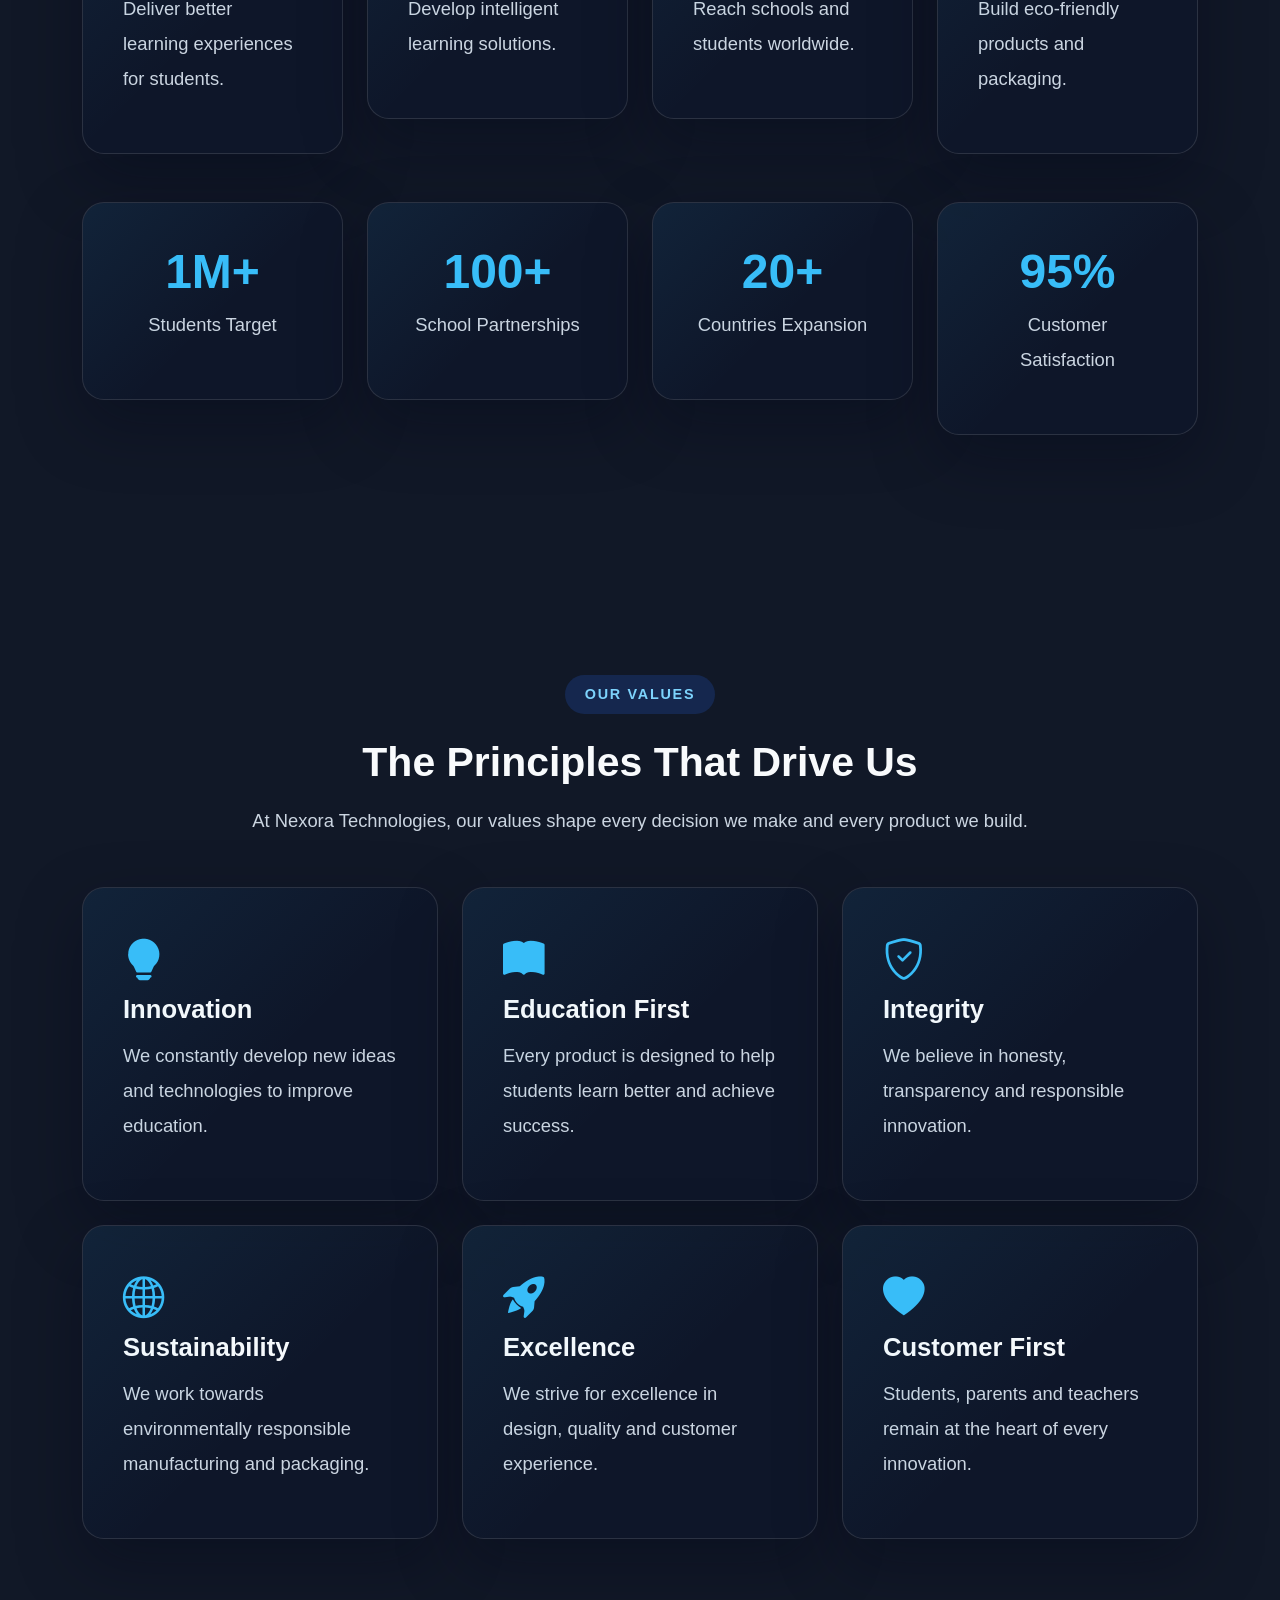
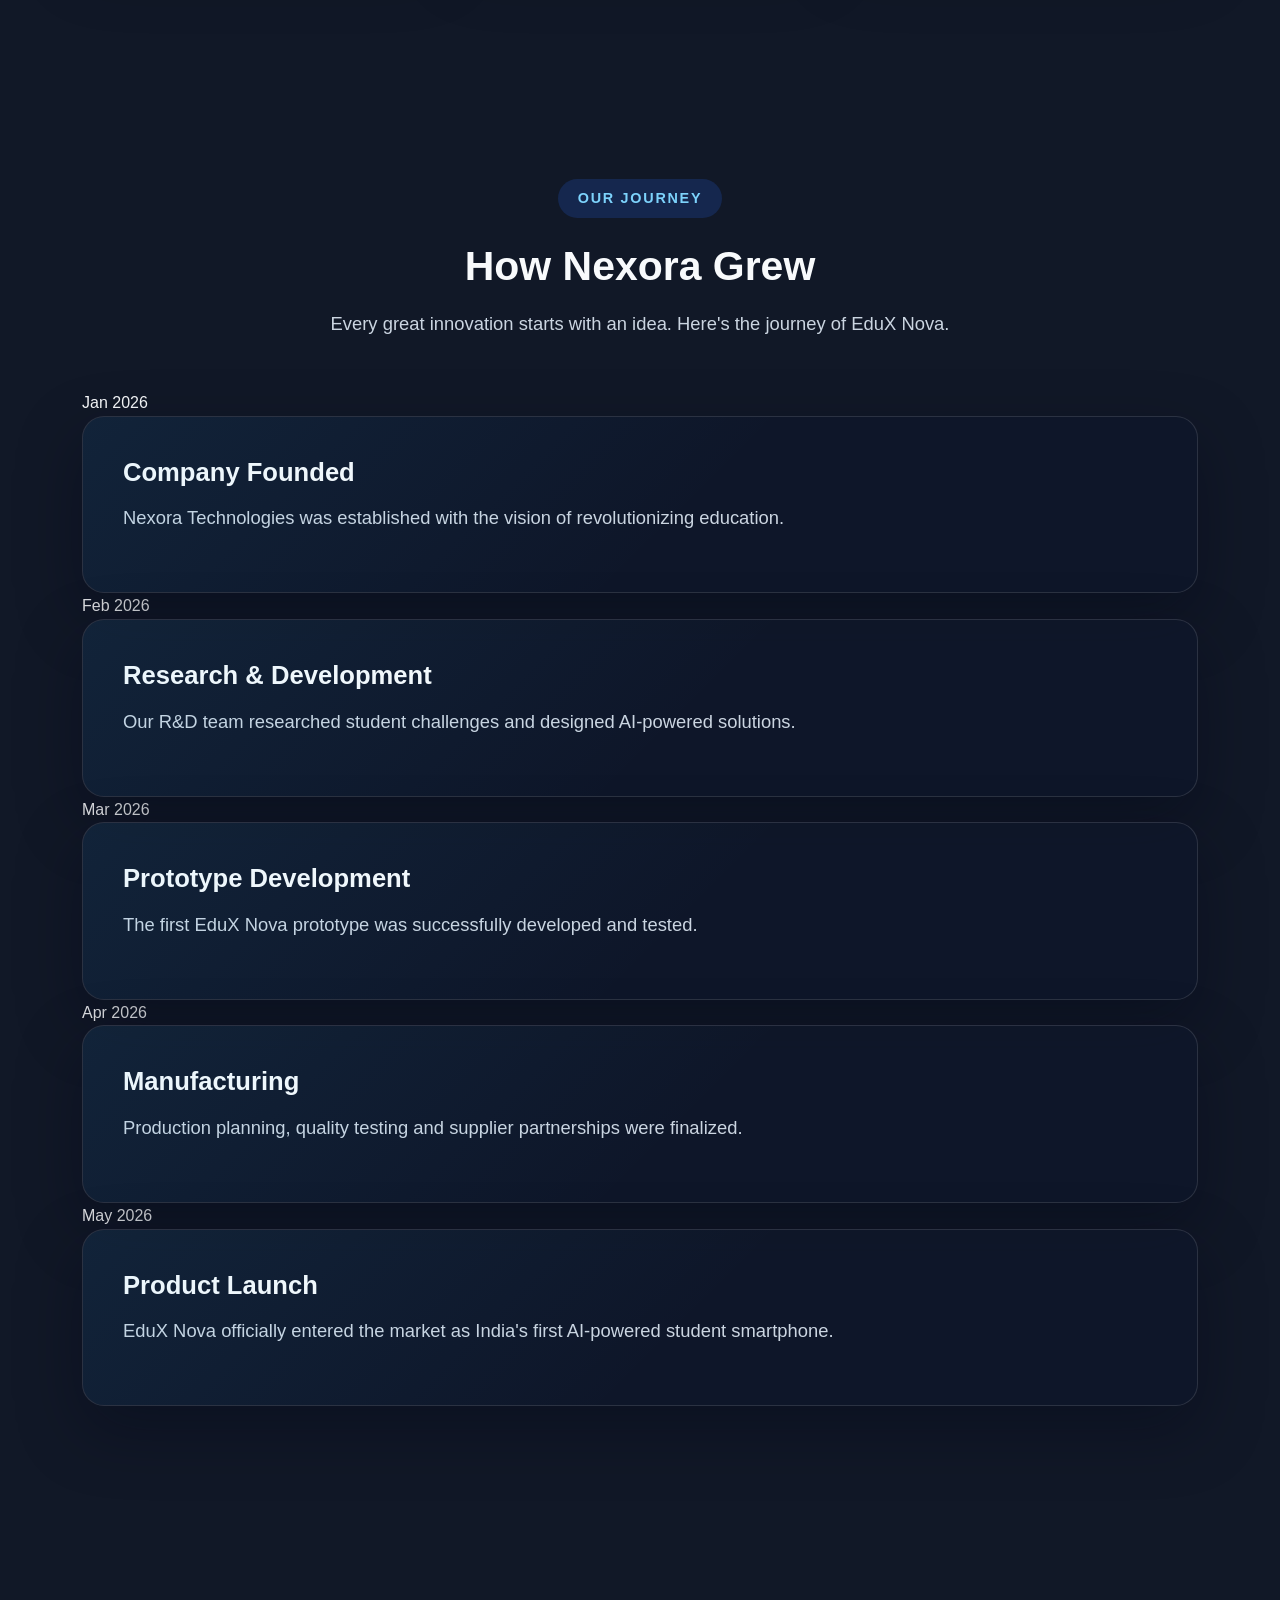
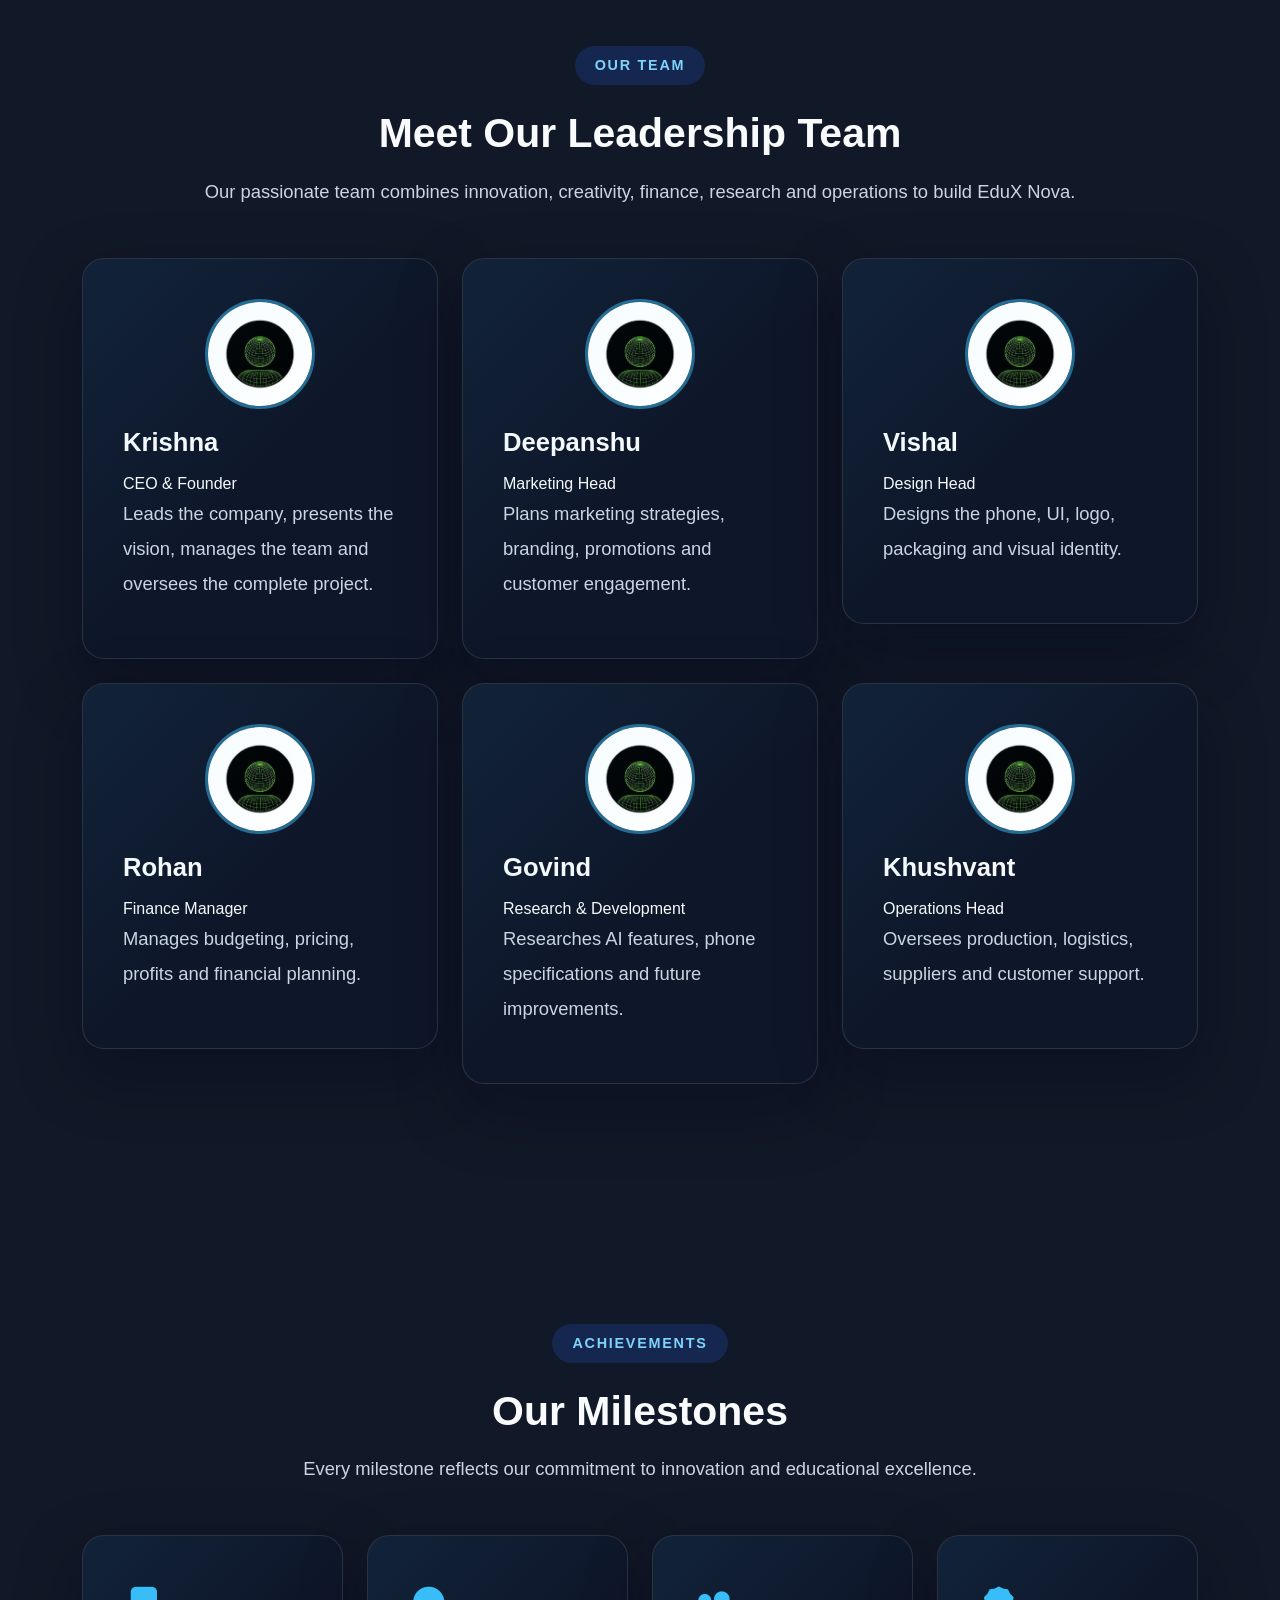
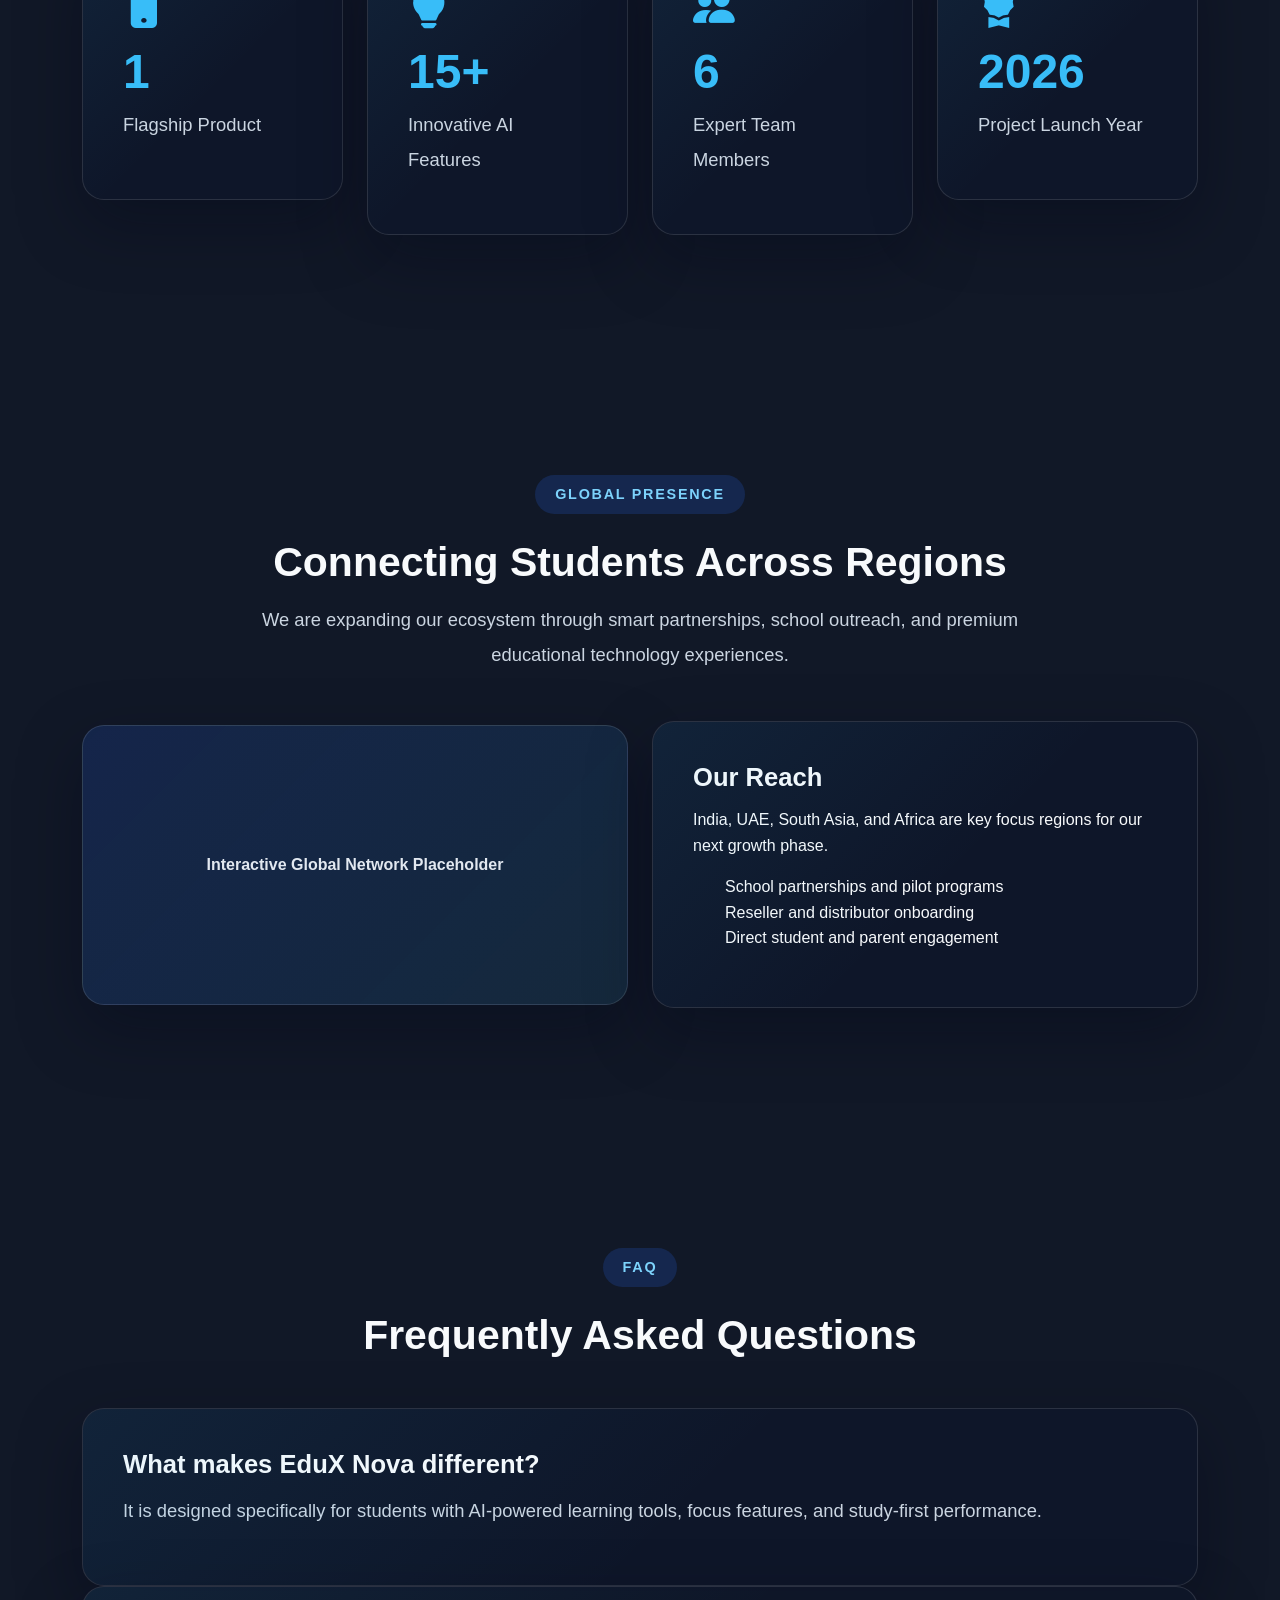
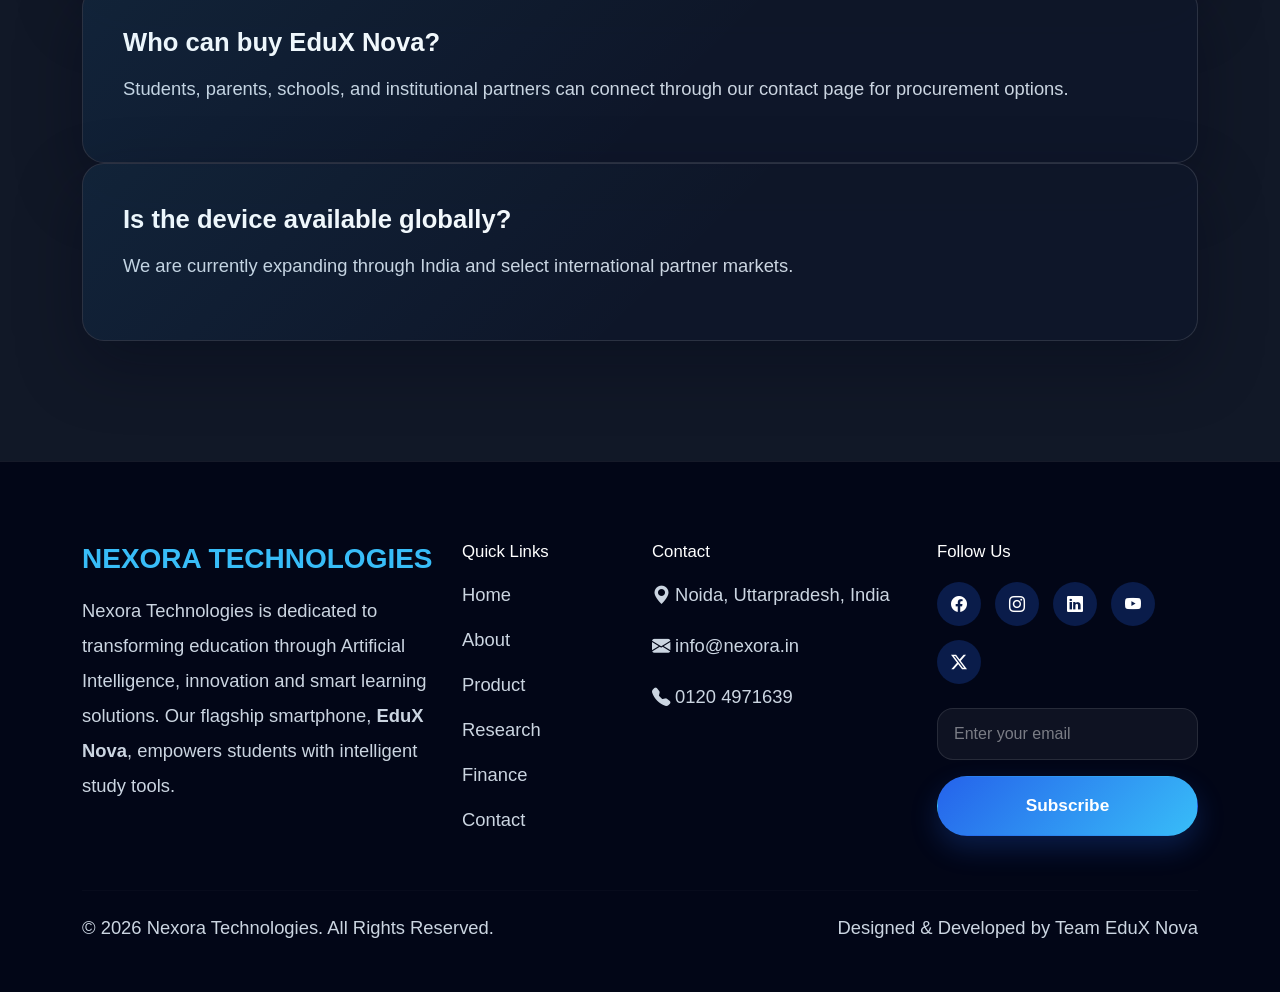
==== commit 208b75fb: "logo" ====
--- a/about.html
+++ b/about.html
@@ -62,7 +62,7 @@
 
             <div class="col-lg-6">
 
-                <img src="images/phone.png"
+                <img src="images/BOX .png"
                      class="img-fluid rounded-4 shadow"
                      alt="Nexora Technologies">
 
